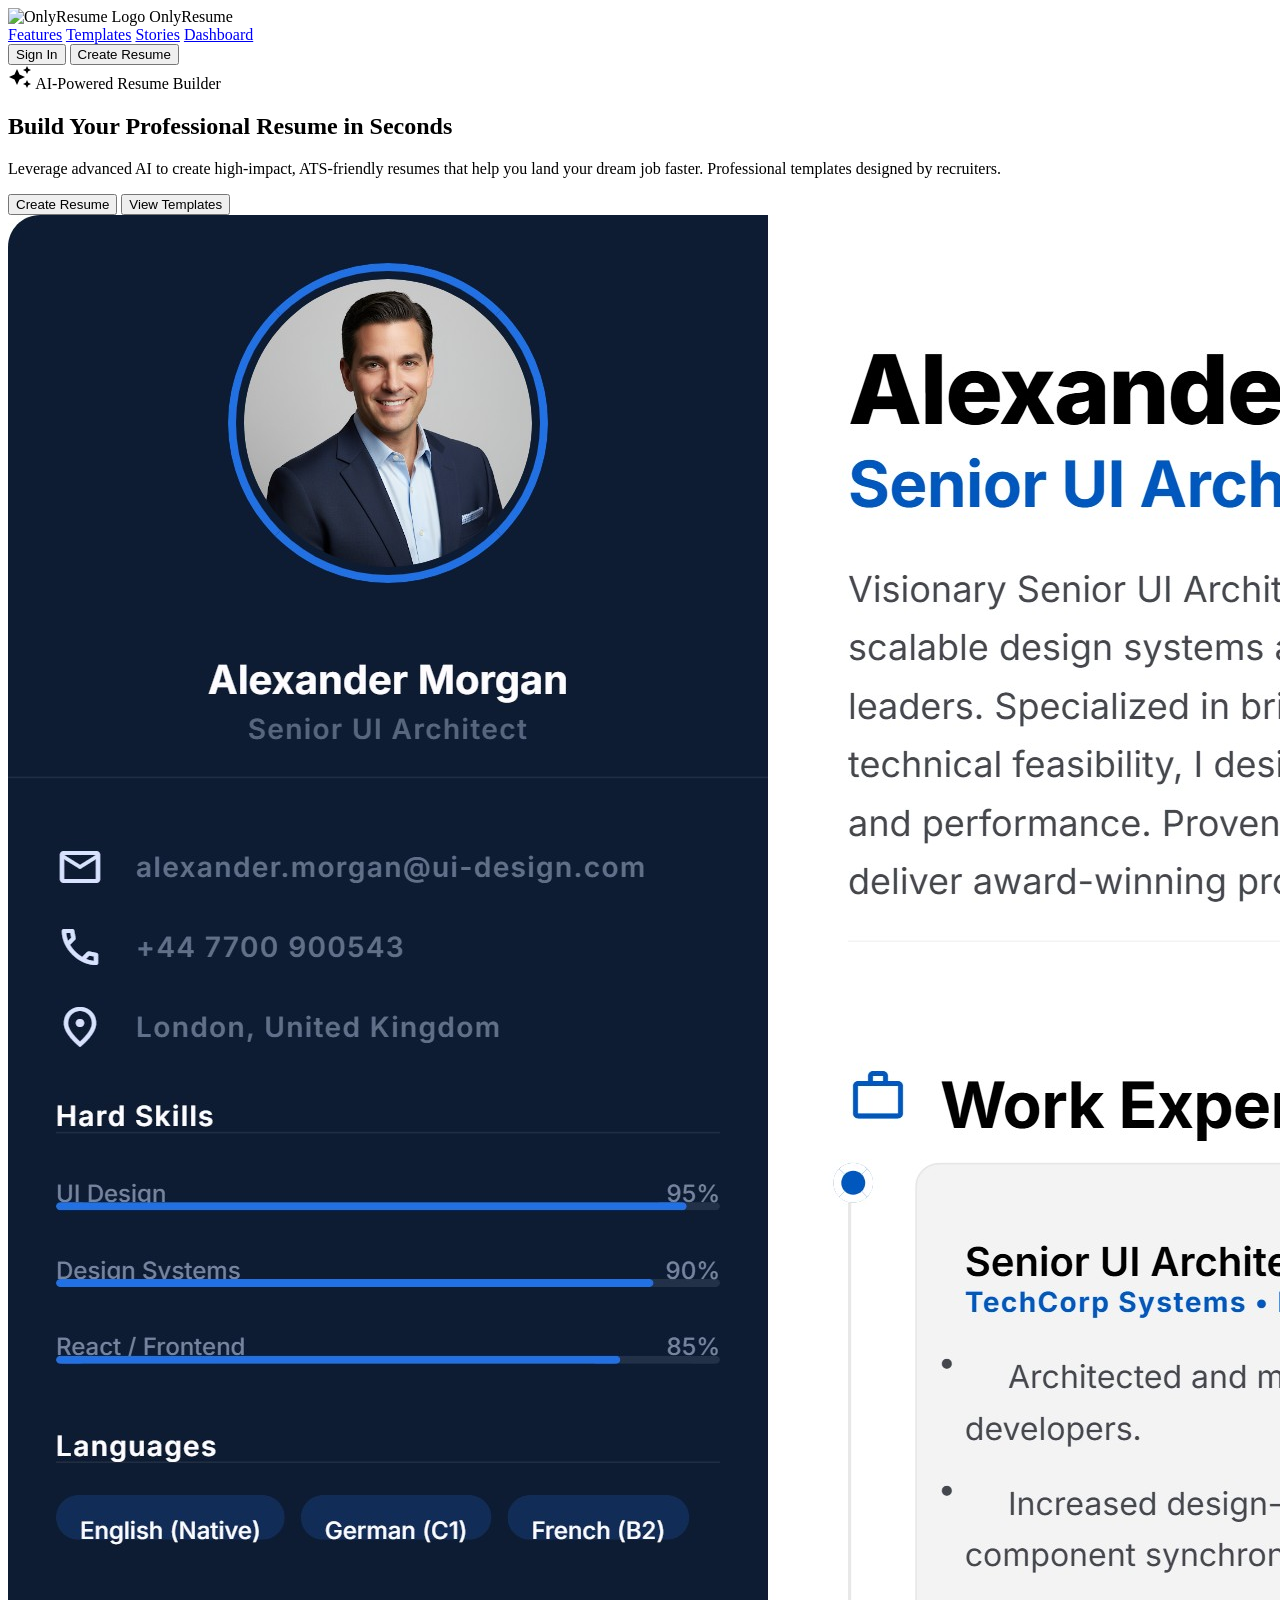
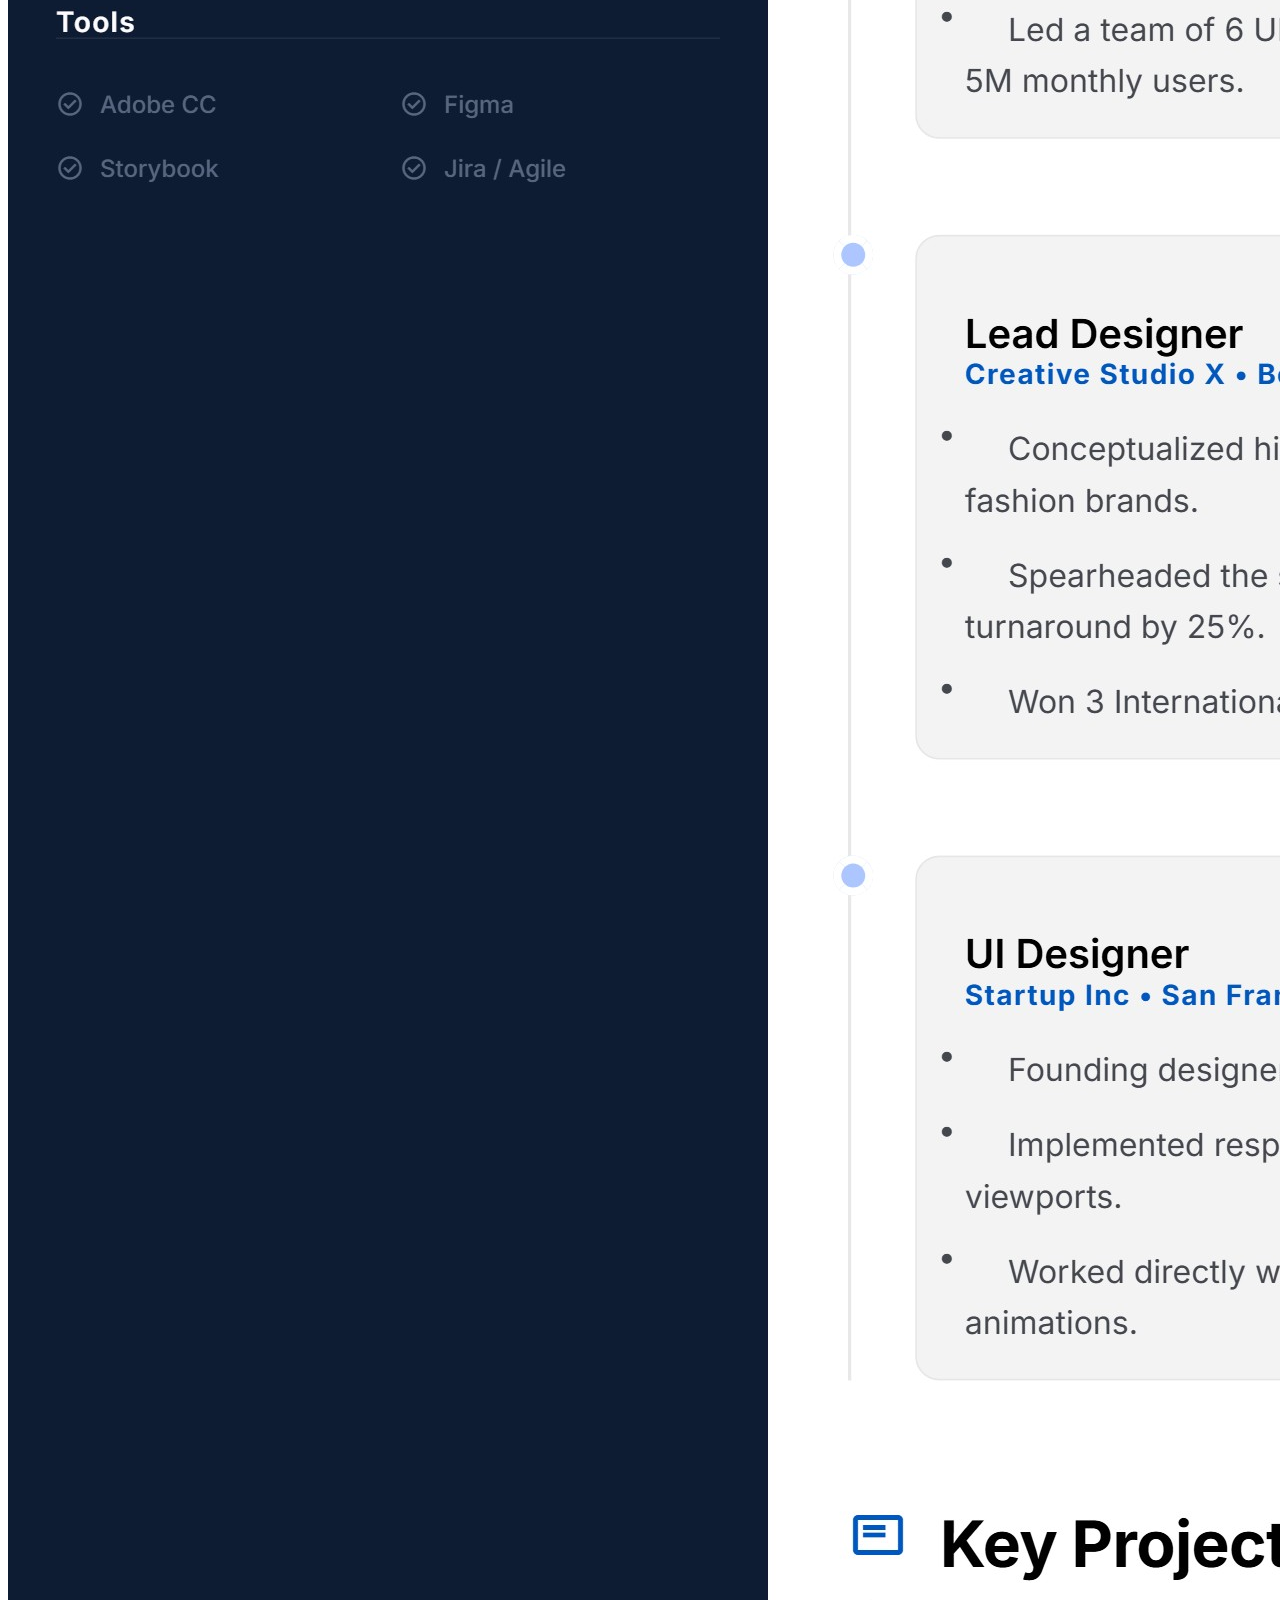
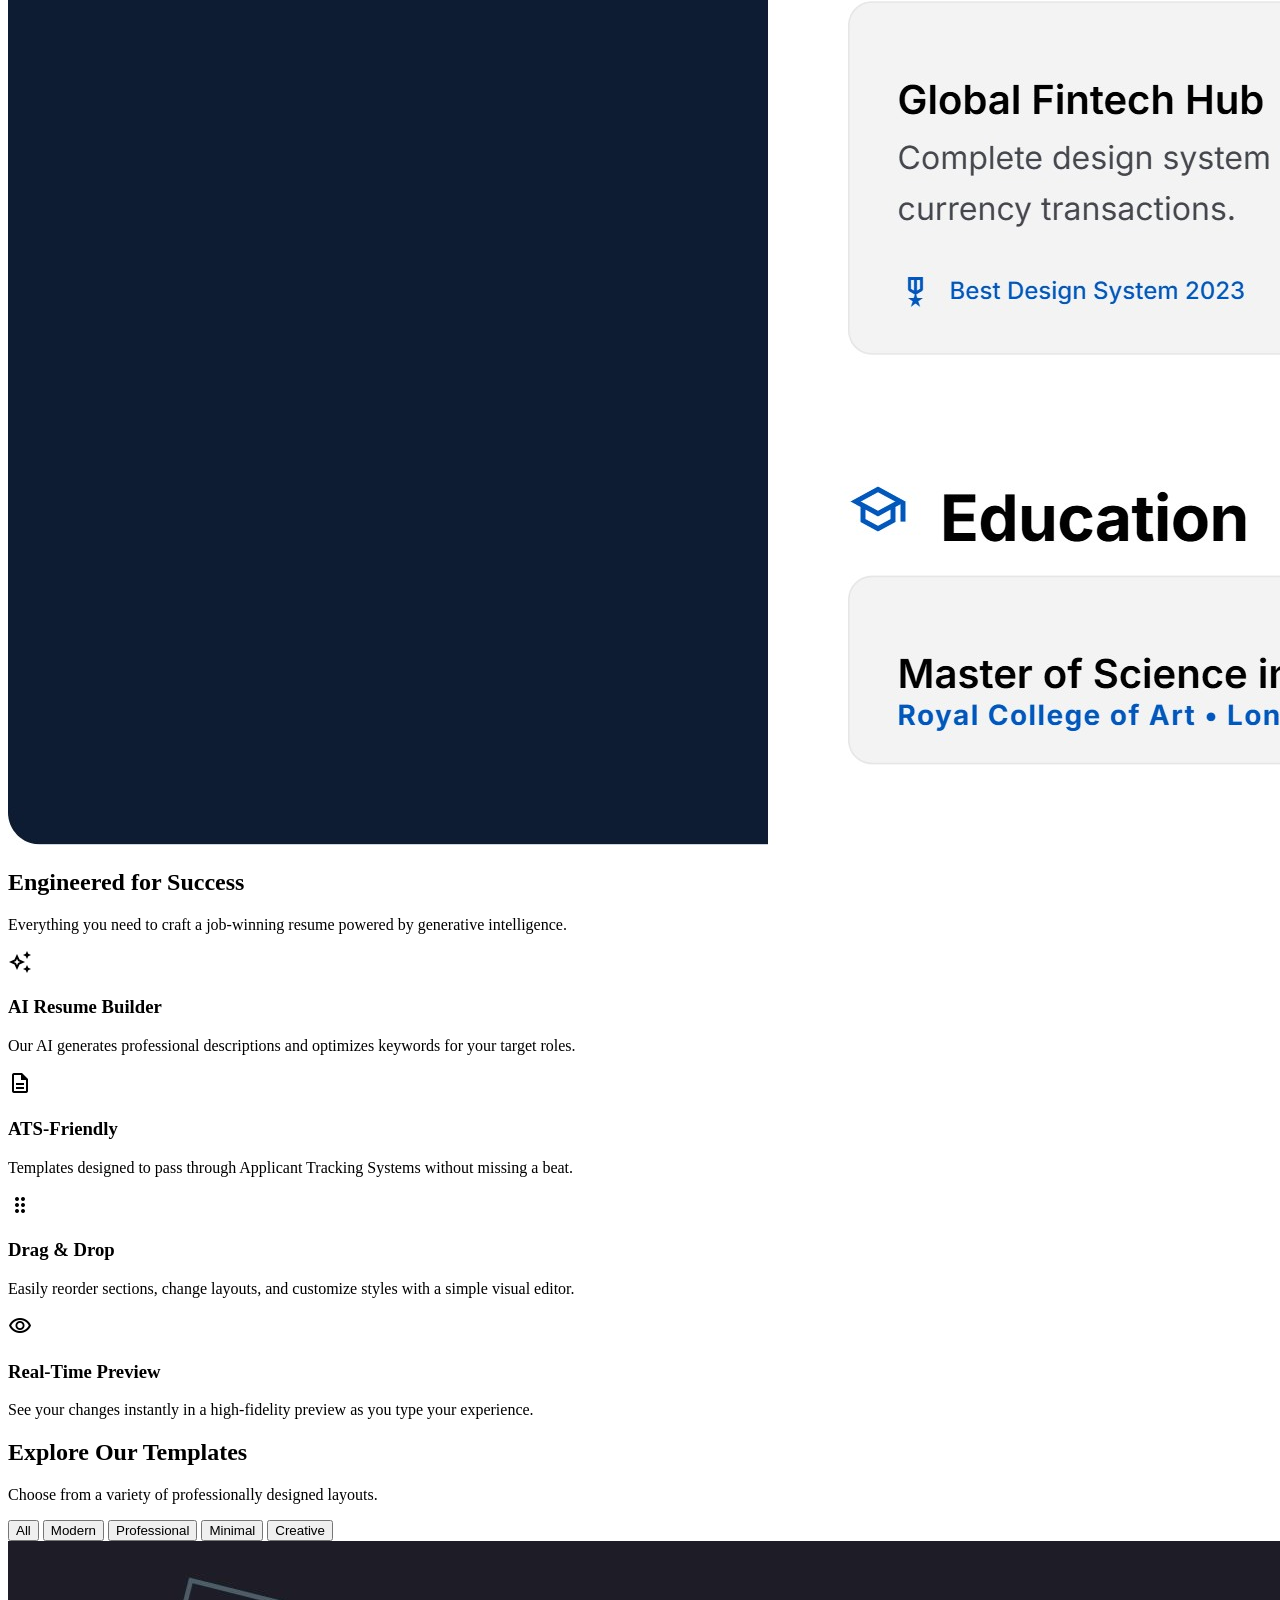
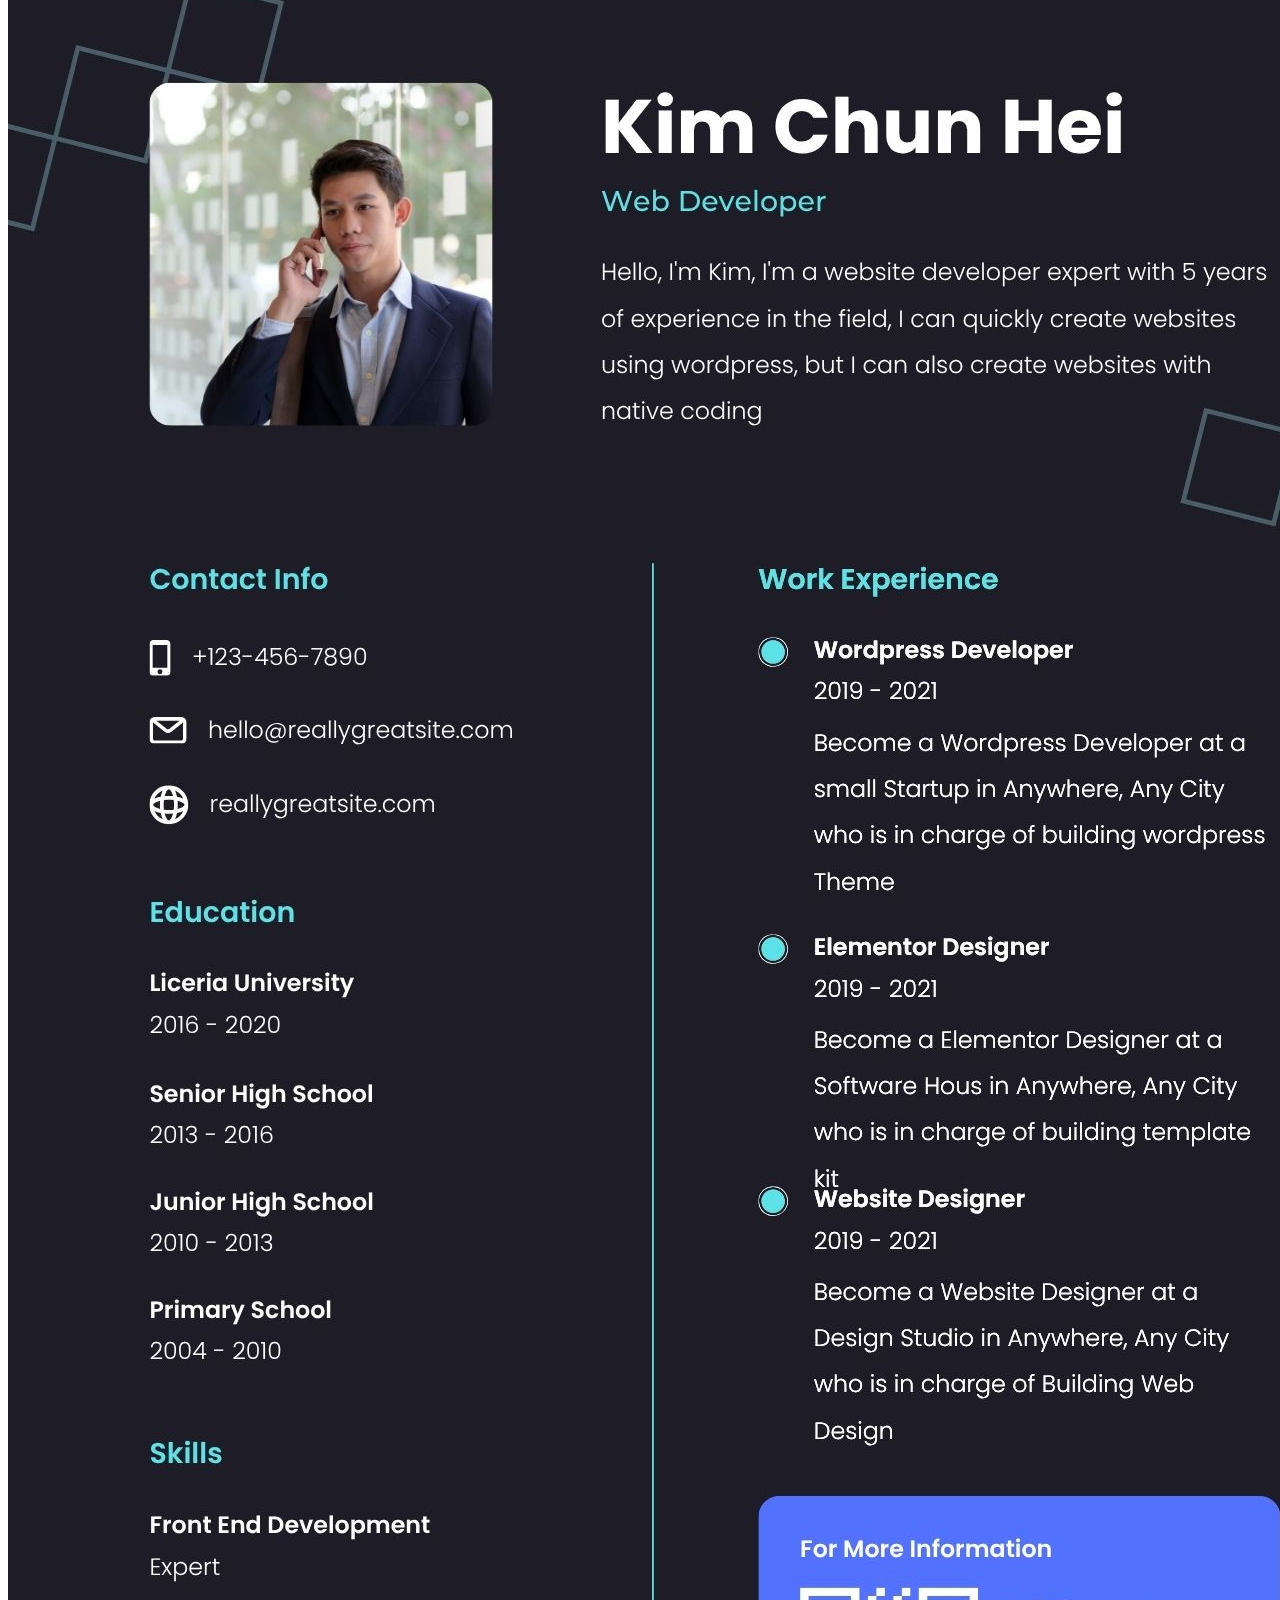
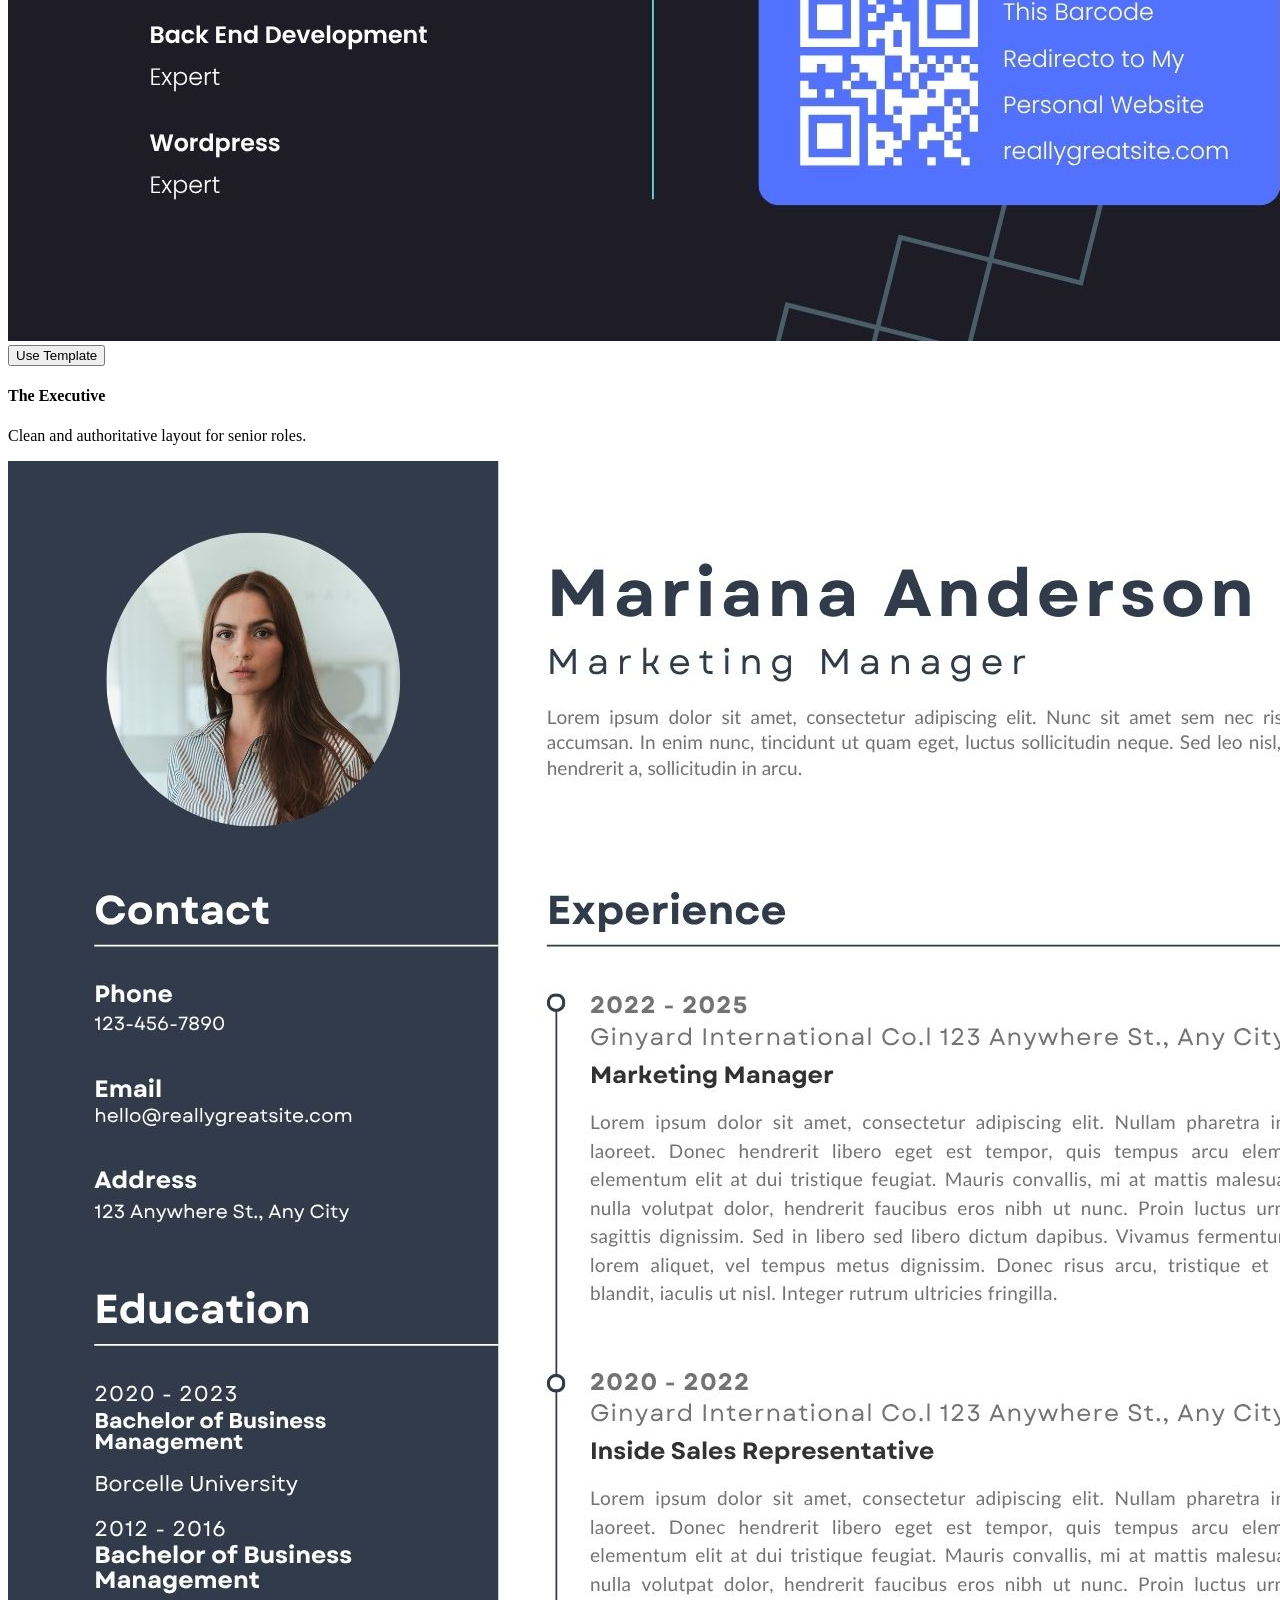
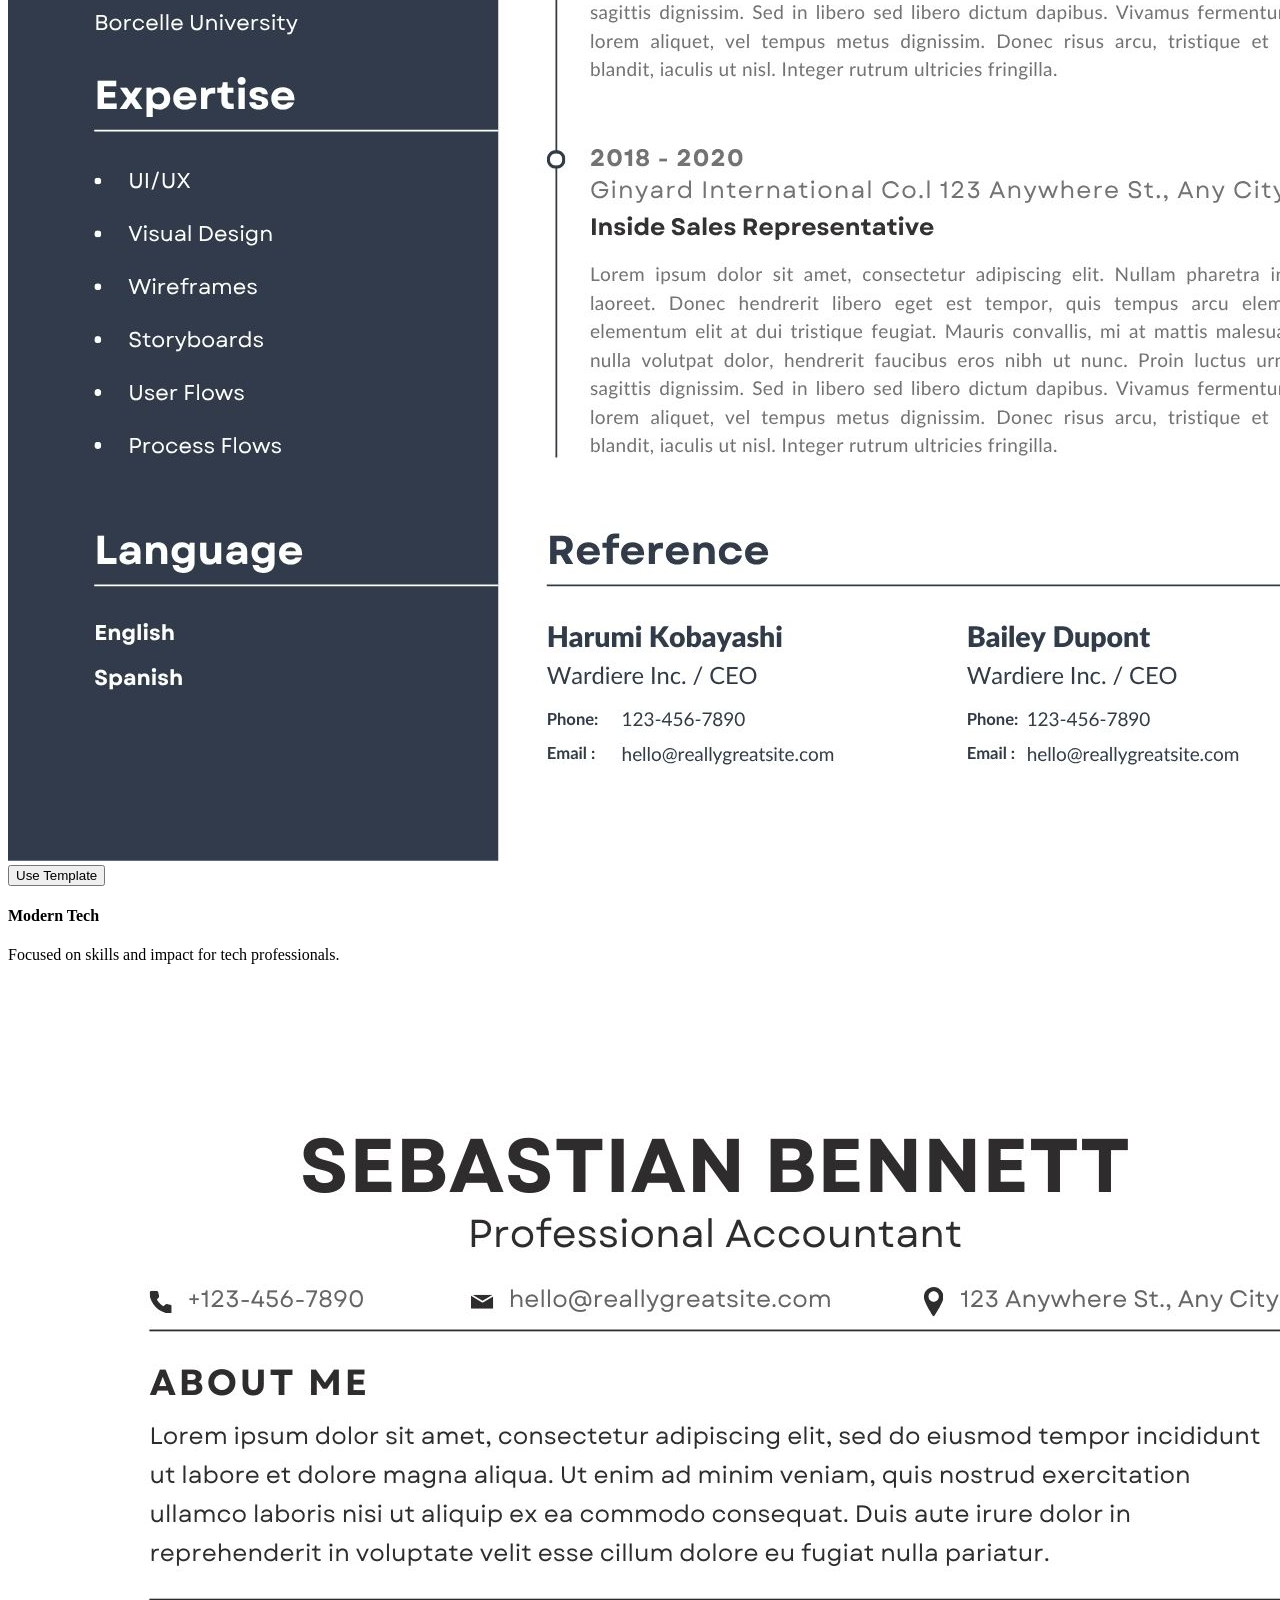
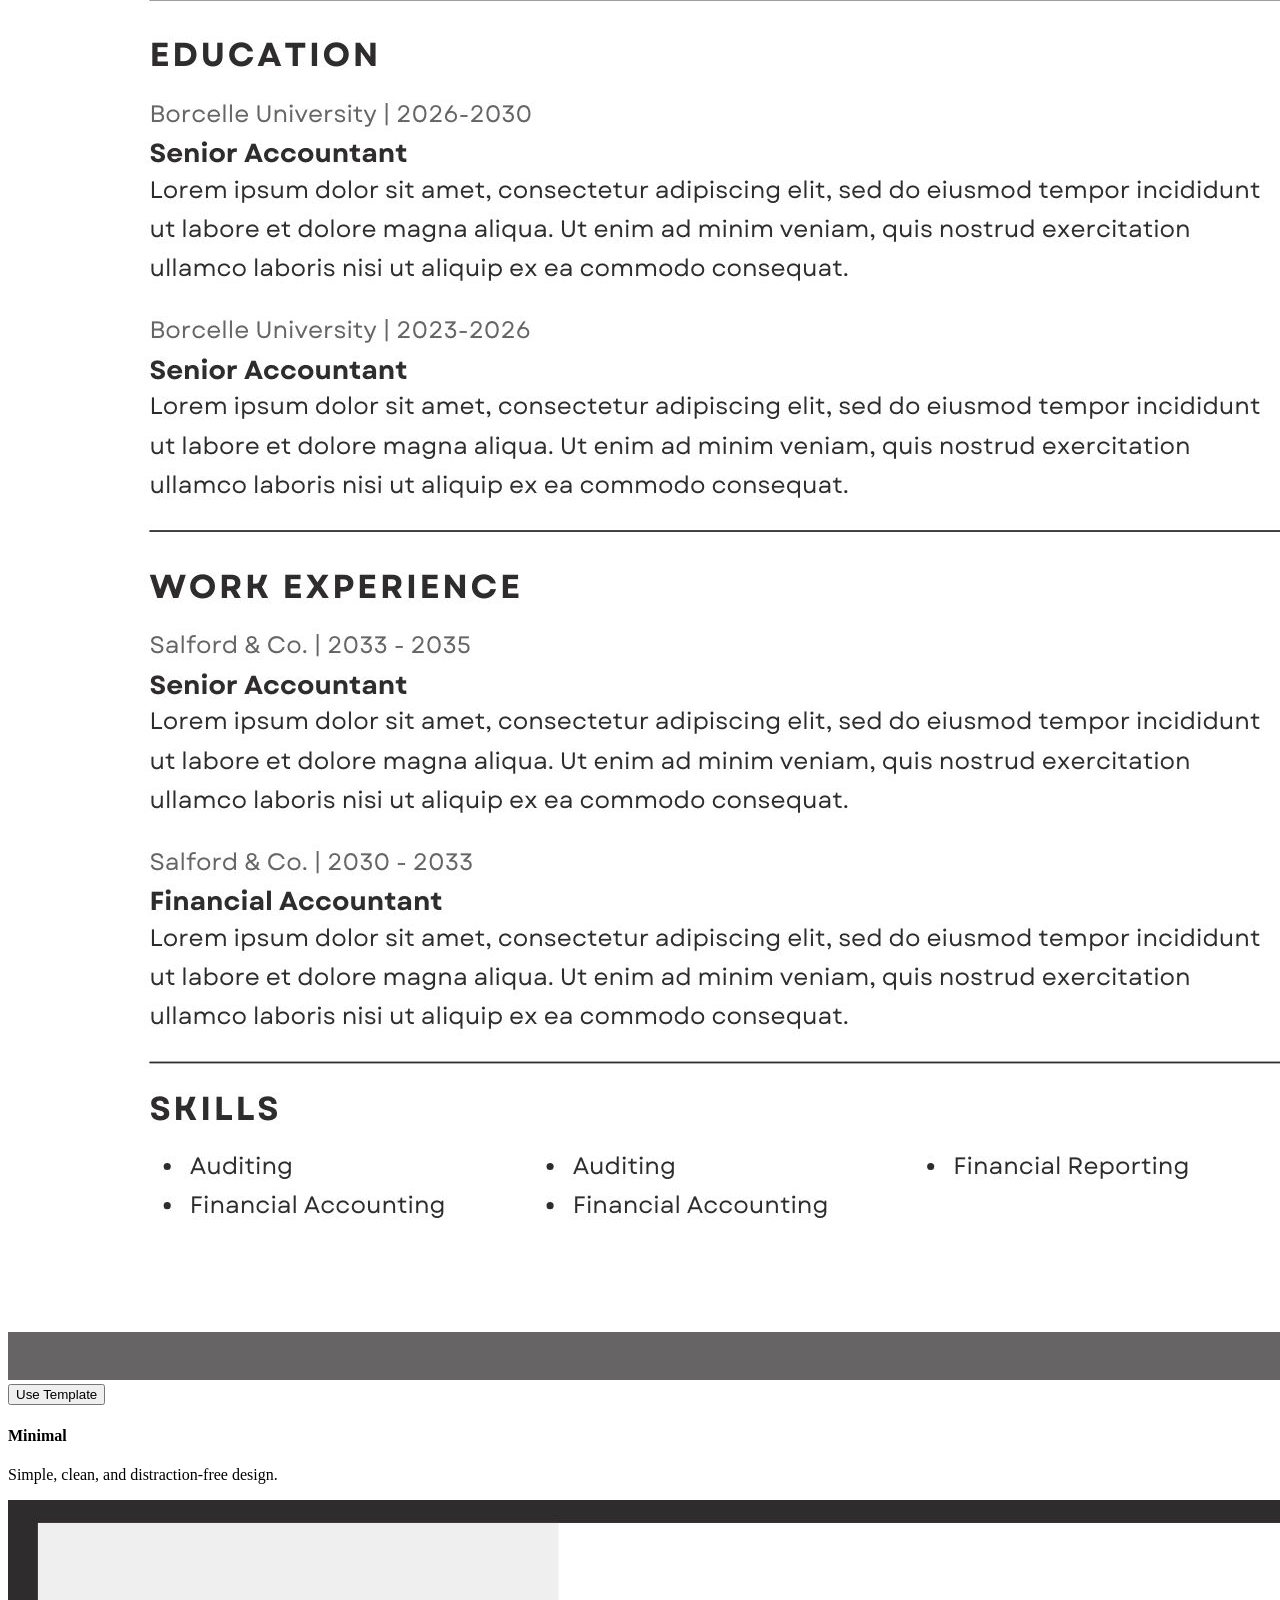
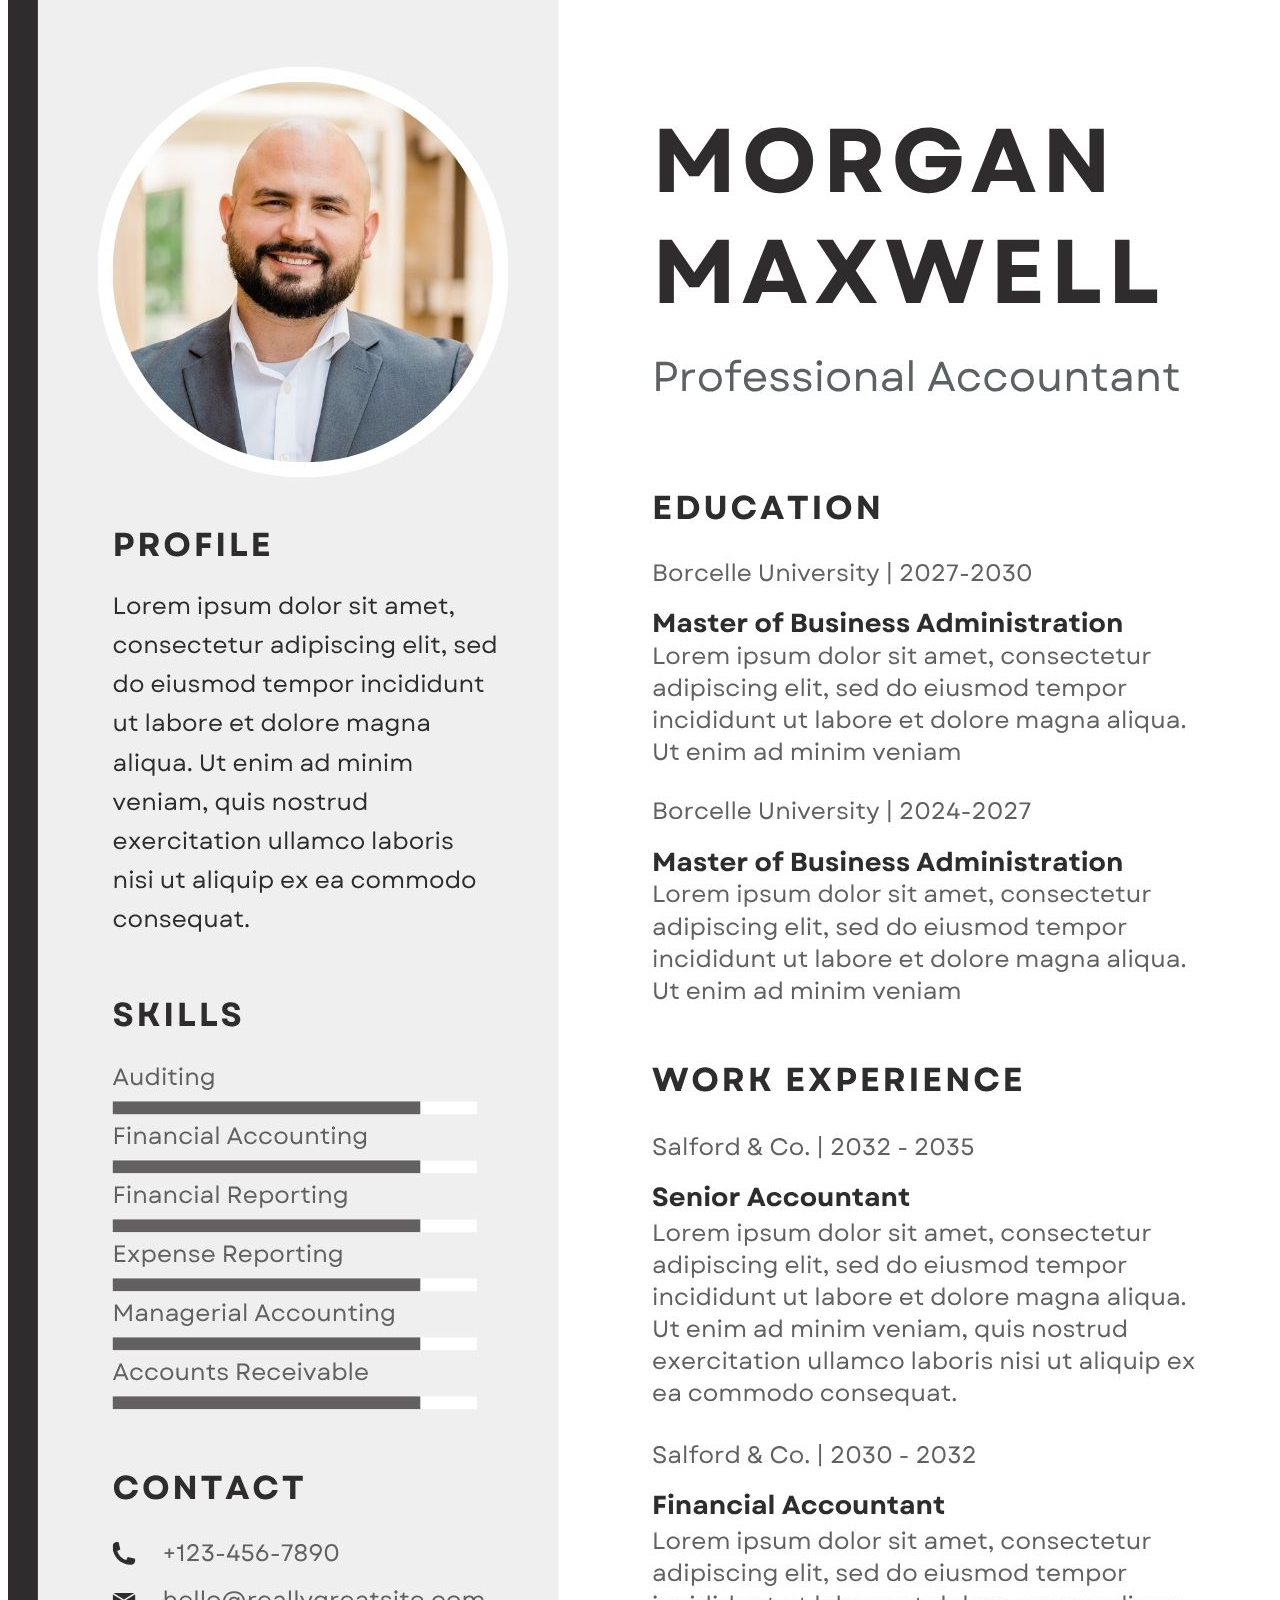
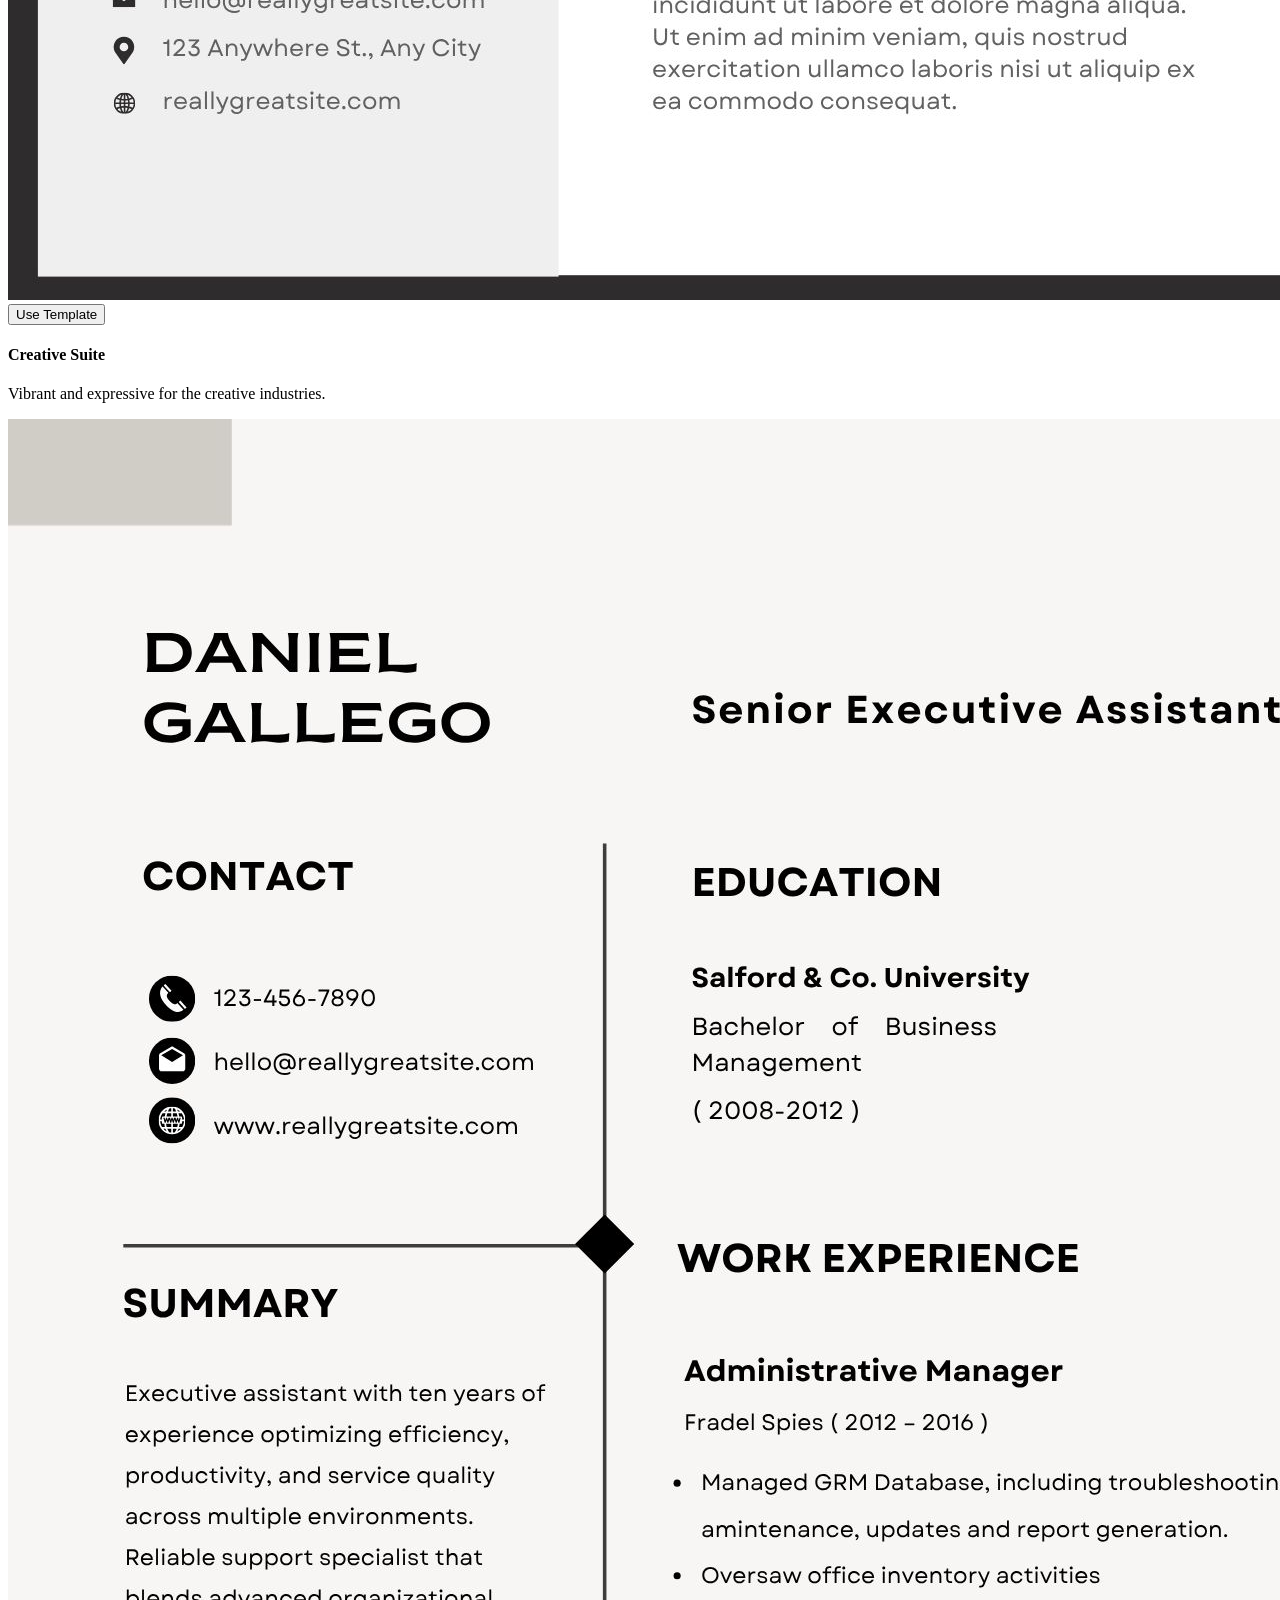
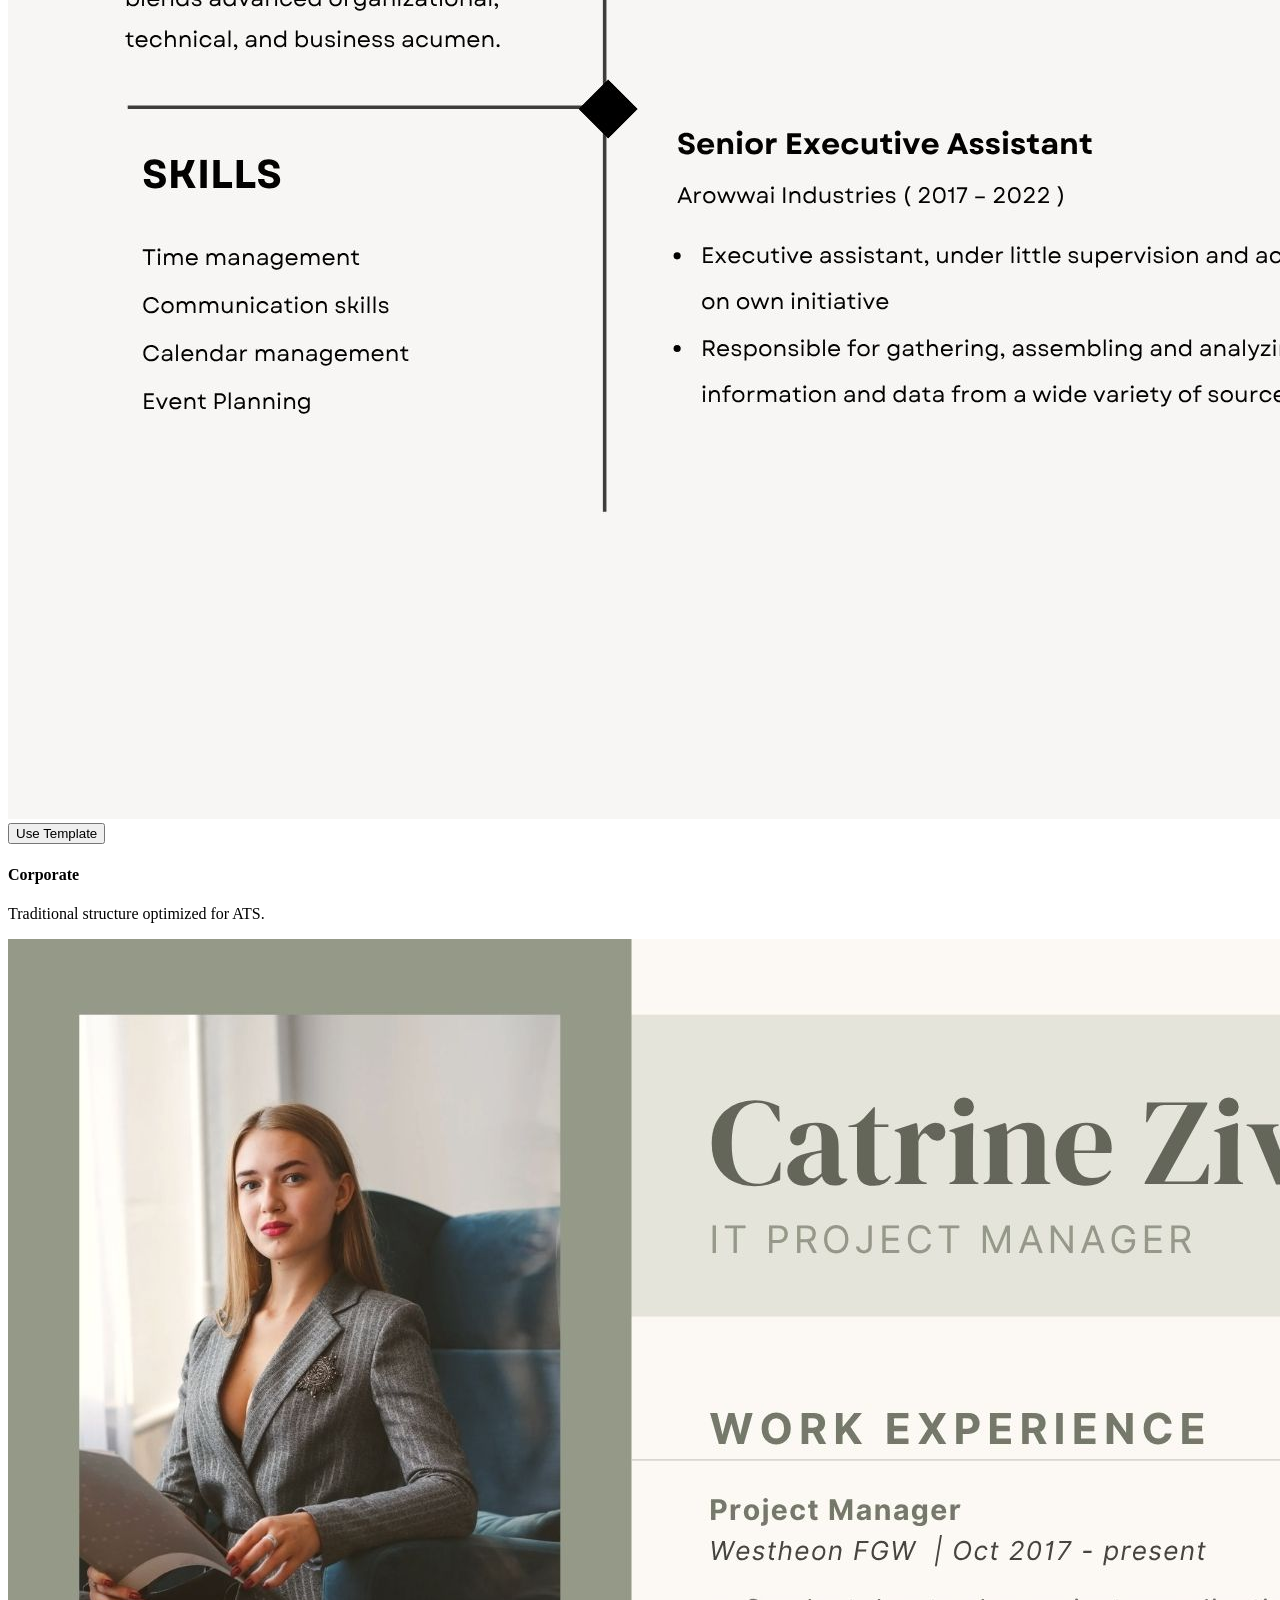
==== index.html @ 40a9f8e3 "Update index.html" ====
<!DOCTYPE html>

<html class="scroll-smooth" lang="en"><head>
<meta charset="utf-8"/>
<meta content="width=device-width, initial-scale=1.0" name="viewport"/>
<title>OnlyResume - Build Your Professional Resume in Minutes</title>
<script src="https://cdn.tailwindcss.com?plugins=forms,container-queries"></script>
<link href="https://fonts.googleapis.com/css2?family=Plus+Jakarta+Sans:wght@400;500;600;700;800&amp;family=Inter:wght@400;500;600;700&amp;display=swap" rel="stylesheet"/>
<link href="https://fonts.googleapis.com/css2?family=Material+Symbols+Outlined:wght,FILL@100..700,0..1&amp;display=swap" rel="stylesheet"/>
<link href="https://fonts.googleapis.com/css2?family=Material+Symbols+Outlined:wght,FILL@100..700,0..1&amp;display=swap" rel="stylesheet"/>
<script id="tailwind-config">
        tailwind.config = {
          darkMode: "class",
          theme: {
            extend: {
              "colors": {
                      "outline-variant": "#c3c6d7",
                      "surface-bright": "#f8f9fb",
                      "inverse-surface": "#2e3132",
                      "tertiary-fixed": "#c4e7ff",
                      "on-primary": "#ffffff",
                      "tertiary-fixed-dim": "#7bd0ff",
                      "surface-tint": "#0053db",
                      "inverse-primary": "#b4c5ff",
                      "secondary-container": "#d2e0fe",
                      "surface-container-lowest": "#ffffff",
                      "tertiary-container": "#00759f",
                      "on-primary-fixed-variant": "#003ea8",
                      "error-container": "#ffdad6",
                      "tertiary": "#005b7c",
                      "on-secondary-fixed": "#0d1c32",
                      "error": "#ba1a1a",
                      "surface-container-high": "#e7e8ea",
                      "on-surface-variant": "#434655",
                      "secondary-fixed-dim": "#b9c7e4",
                      "navy-deep": "#0A192F",
                      "royal-action": "#2563EB",
                      "surface-white": "#FFFFFF",
                      "on-tertiary-fixed-variant": "#004c69",
                      "on-secondary-fixed-variant": "#39475f",
                      "secondary-fixed": "#d6e3ff",
                      "on-tertiary": "#ffffff",
                      "on-background": "#191c1e",
                      "on-error-container": "#93000a",
                      "primary-container": "#2563eb",
                      "outline": "#737686",
                      "on-tertiary-container": "#e1f2ff",
                      "on-primary-fixed": "#00174b",
                      "surface-dim": "#d9dadc",
                      "on-tertiary-fixed": "#001e2c",
                      "cyan-accent": "#38BDF8",
                      "on-primary-container": "#eeefff",
                      "on-surface": "#191c1e",
                      "inverse-on-surface": "#f0f1f3",
                      "surface-container-highest": "#e1e2e4",
                      "primary-fixed": "#dbe1ff",
                      "on-secondary": "#ffffff",
                      "on-error": "#ffffff",
                      "background": "#f8f9fb",
                      "surface-container-low": "#f3f4f6",
                      "primary-fixed-dim": "#b4c5ff",
                      "on-secondary-container": "#55637d",
                      "secondary": "#515f78",
                      "surface-variant": "#e1e2e4",
                      "surface-container": "#edeef0",
                      "primary": "#004ac6",
                      "surface": "#f8f9fb"
              },
              "borderRadius": {
                      "DEFAULT": "0.25rem",
                      "lg": "0.5rem",
                      "xl": "0.75rem",
                      "full": "9999px"
              },
              "spacing": {
                      "base": "8px",
                      "container-max": "1280px",
                      "margin-mobile": "16px",
                      "gutter": "24px",
                      "margin-desktop": "48px"
              },
              "fontFamily": {
                      "body-md": ["Inter"],
                      "display-lg": ["Plus Jakarta Sans"],
                      "label-sm": ["Inter"],
                      "body-sm": ["Inter"],
                      "label-md": ["Inter"],
                      "headline-sm": ["Plus Jakarta Sans"],
                      "headline-md": ["Plus Jakarta Sans"],
                      "display-lg-mobile": ["Plus Jakarta Sans"],
                      "body-lg": ["Inter"]
              },
              "fontSize": {
                      "body-md": ["16px", {"lineHeight": "1.5", "fontWeight": "400"}],
                      "display-lg": ["48px", {"lineHeight": "1.2", "letterSpacing": "-0.02em", "fontWeight": "700"}],
                      "label-sm": ["12px", {"lineHeight": "1.2", "fontWeight": "500"}],
                      "body-sm": ["14px", {"lineHeight": "1.5", "fontWeight": "400"}],
                      "label-md": ["14px", {"lineHeight": "1.2", "letterSpacing": "0.05em", "fontWeight": "600"}],
                      "headline-sm": ["20px", {"lineHeight": "1.4", "fontWeight": "600"}],
                      "headline-md": ["24px", {"lineHeight": "1.3", "fontWeight": "600"}],
                      "display-lg-mobile": ["32px", {"lineHeight": "1.2", "letterSpacing": "-0.02em", "fontWeight": "700"}],
                      "body-lg": ["18px", {"lineHeight": "1.6", "fontWeight": "400"}]
              }
            },
          },
        }
      </script>
<style>
        .material-symbols-outlined {
            font-variation-settings: 'FILL' 0, 'wght' 400, 'GRAD' 0, 'opsz' 24;
        }
        .ai-glow-card:hover {
            box-shadow: 0 0 25px rgba(56, 189, 248, 0.3);
            border-color: #38BDF8;
        }
        .glass-panel {
            background: rgba(255, 255, 255, 0.7);
            backdrop-filter: blur(12px);
            -webkit-backdrop-filter: blur(12px);
            border: 1px solid rgba(255, 255, 255, 0.3);
        }
        .hero-gradient {
            background: radial-gradient(circle at 50% 50%, rgba(37, 99, 235, 0.1) 0%, rgba(10, 25, 47, 0) 70%);
        }
      </style>
</head>
<body class="bg-background text-on-surface font-body-md">
<!-- TopNavBar -->
<nav class="sticky top-0 w-full z-50 bg-surface-white/80 backdrop-blur-md shadow-sm border-b border-surface-variant/20">
<div class="flex justify-between items-center max-w-container-max mx-auto px-margin-mobile md:px-margin-desktop py-4">
<div class="flex items-center gap-2">
<img src="web logo.png" alt="OnlyResume Logo" class="h-10 w-10 object-cover rounded-full flex-shrink-0" />
<span class="font-display-lg text-headline-md font-bold text-navy-deep">OnlyResume</span>
</div>
<div class="hidden md:flex items-center gap-8">
<a class="font-label-md text-label-md text-royal-action font-bold border-b-2 border-royal-action pb-1" href="#">Features</a>
<a class="font-label-md text-label-md text-on-surface-variant font-medium hover:text-royal-action transition-colors duration-300" href="#templates">Templates</a>
<a class="font-label-md text-label-md text-on-surface-variant font-medium hover:text-royal-action transition-colors duration-300" href="#success-stories">Stories</a>
<a class="font-label-md text-label-md text-on-surface-variant font-medium hover:text-royal-action transition-colors duration-300" href="#">Dashboard</a>
</div>
<div class="flex items-center gap-4">
<button class="hidden sm:block font-label-md text-label-md text-on-surface-variant hover:text-royal-action">Sign In</button>
<button onclick="window.open('builder.html?new=true', '_blank')" class="bg-royal-action text-white px-6 py-2.5 rounded-lg font-label-md text-label-md font-bold shadow-lg hover:shadow-royal-action/20 transition-all active:scale-95">Create Resume</button>
</div>
</div>
</nav>
<!-- Hero Section -->
<section class="relative overflow-hidden pt-10 pb-16 md:pt-16 md:pb-20">
<div class="absolute inset-0 hero-gradient -z-10"></div>
<div class="max-w-container-max mx-auto px-margin-mobile md:px-margin-desktop grid grid-cols-1 lg:grid-cols-2 gap-8 lg:gap-12 items-center">
<div class="flex flex-col gap-6">
<div class="inline-flex items-center gap-2 px-3 py-1 bg-secondary-container text-on-secondary-container rounded-full w-fit">
<span class="material-symbols-outlined text-[16px]" style="font-variation-settings: 'FILL' 1;">auto_awesome</span>
<span class="font-label-sm text-label-sm">AI-Powered Resume Builder</span>
</div>
<h1 class="font-display-lg text-display-lg-mobile md:text-display-lg text-navy-deep">
                    Build Your Professional <span class="text-royal-action">Resume in Seconds</span>
</h1>
<p class="font-body-lg text-body-lg text-on-surface-variant max-w-lg">
                    Leverage advanced AI to create high-impact, ATS-friendly resumes that help you land your dream job faster. Professional templates designed by recruiters.
                </p>
<div class="flex flex-wrap gap-4 pt-4">
<button onclick="window.open('builder.html?new=true', '_blank')" class="bg-royal-action text-white px-8 py-4 rounded-xl font-label-md text-headline-sm font-bold shadow-xl hover:shadow-royal-action/30 transition-all">Create Resume</button>
<button onclick="document.getElementById('templates').scrollIntoView({behavior: 'smooth'})" class="bg-white border-2 border-navy-deep/10 text-navy-deep px-8 py-4 rounded-xl font-label-md text-headline-sm font-bold hover:bg-surface-container-low transition-all">View Templates</button>
</div>
</div>
<div class="relative">
<!-- CV Image Mockup -->
<img src="UI CV.jpg" alt="CV Preview" class="rounded-2xl shadow-2xl relative z-10 border border-white/50 w-3/5 max-w-[300px] mx-auto block object-cover" />
<!-- Decorative Elements -->
<div class="absolute -top-10 -right-10 w-40 h-40 bg-cyan-accent/10 blur-[60px] rounded-full"></div>
<div class="absolute -bottom-10 -left-10 w-60 h-60 bg-royal-action/10 blur-[80px] rounded-full"></div>
</div>
</div>
</section>
<!-- Features Section -->
<section class="py-24 bg-surface-white">
<div class="max-w-container-max mx-auto px-margin-mobile md:px-margin-desktop">
<div class="text-center mb-16 space-y-4">
<h2 class="font-display-lg text-headline-md md:text-display-lg-mobile text-navy-deep">Engineered for Success</h2>
<p class="font-body-md text-body-md text-on-surface-variant max-w-2xl mx-auto">Everything you need to craft a job-winning resume powered by generative intelligence.</p>
</div>
<div class="grid grid-cols-1 md:grid-cols-2 lg:grid-cols-4 gap-gutter">
<!-- Feature 1 -->
<div class="ai-glow-card p-8 bg-surface-container-lowest border border-surface-variant rounded-2xl transition-all duration-300">
<span class="material-symbols-outlined text-royal-action text-4xl mb-4" data-icon="auto_awesome">auto_awesome</span>
<h3 class="font-headline-sm text-headline-sm text-navy-deep mb-2">AI Resume Builder</h3>
<p class="font-body-sm text-body-sm text-on-surface-variant">Our AI generates professional descriptions and optimizes keywords for your target roles.</p>
</div>
<!-- Feature 2 -->
<div class="ai-glow-card p-8 bg-surface-container-lowest border border-surface-variant rounded-2xl transition-all duration-300">
<span class="material-symbols-outlined text-royal-action text-4xl mb-4" data-icon="description">description</span>
<h3 class="font-headline-sm text-headline-sm text-navy-deep mb-2">ATS-Friendly</h3>
<p class="font-body-sm text-body-sm text-on-surface-variant">Templates designed to pass through Applicant Tracking Systems without missing a beat.</p>
</div>
<!-- Feature 3 -->
<div class="ai-glow-card p-8 bg-surface-container-lowest border border-surface-variant rounded-2xl transition-all duration-300">
<span class="material-symbols-outlined text-royal-action text-4xl mb-4" data-icon="drag_and_drop">drag_indicator</span>
<h3 class="font-headline-sm text-headline-sm text-navy-deep mb-2">Drag &amp; Drop</h3>
<p class="font-body-sm text-body-sm text-on-surface-variant">Easily reorder sections, change layouts, and customize styles with a simple visual editor.</p>
</div>
<!-- Feature 4 -->
<div class="ai-glow-card p-8 bg-surface-container-lowest border border-surface-variant rounded-2xl transition-all duration-300">
<span class="material-symbols-outlined text-royal-action text-4xl mb-4" data-icon="visibility">visibility</span>
<h3 class="font-headline-sm text-headline-sm text-navy-deep mb-2">Real-Time Preview</h3>
<p class="font-body-sm text-body-sm text-on-surface-variant">See your changes instantly in a high-fidelity preview as you type your experience.</p>
</div>
</div>
</div>
</section>
<!-- Templates Section -->
<section id="templates" class="py-24 bg-background">
<div class="max-w-container-max mx-auto px-margin-mobile md:px-margin-desktop">
<div class="flex flex-col md:flex-row md:items-end justify-between mb-12 gap-6">
<div class="space-y-2">
<h2 class="font-display-lg text-headline-md md:text-display-lg-mobile text-navy-deep">Explore Our Templates</h2>
<p class="font-body-md text-body-md text-on-surface-variant">Choose from a variety of professionally designed layouts.</p>
</div>
<div class="flex overflow-x-auto pb-2 md:pb-0 gap-2 no-scrollbar">
<button class="px-6 py-2 bg-royal-action text-white rounded-full font-label-md text-label-md whitespace-nowrap">All</button>
<button class="px-6 py-2 bg-white text-on-surface-variant hover:bg-surface-container-high rounded-full font-label-md text-label-md whitespace-nowrap transition-all">Modern</button>
<button class="px-6 py-2 bg-white text-on-surface-variant hover:bg-surface-container-high rounded-full font-label-md text-label-md whitespace-nowrap transition-all">Professional</button>
<button class="px-6 py-2 bg-white text-on-surface-variant hover:bg-surface-container-high rounded-full font-label-md text-label-md whitespace-nowrap transition-all">Minimal</button>
<button class="px-6 py-2 bg-white text-on-surface-variant hover:bg-surface-container-high rounded-full font-label-md text-label-md whitespace-nowrap transition-all">Creative</button>
</div>
</div>
<div class="grid grid-cols-1 md:grid-cols-2 lg:grid-cols-3 gap-8">
<!-- Template Card 1 -->
<div class="group bg-white rounded-2xl overflow-hidden shadow-sm hover:shadow-xl transition-all border border-surface-variant">
<div class="aspect-[3/4] bg-surface-container relative overflow-hidden">
<img class="w-full h-full object-cover group-hover:scale-105 transition-transform duration-500" alt="Executive Template" src="c1.jpg"/>
<div class="absolute inset-0 bg-navy-deep/40 opacity-0 group-hover:opacity-100 transition-opacity flex items-center justify-center">
<button class="use-template-btn bg-white text-navy-deep px-6 py-3 rounded-xl font-bold font-label-md shadow-lg transform translate-y-4 group-hover:translate-y-0 transition-transform" data-template="executive">Use Template</button>
</div>
</div>
<div class="p-6">
<h4 class="font-headline-sm text-headline-sm text-navy-deep">The Executive</h4>
<p class="font-body-sm text-body-sm text-on-surface-variant">Clean and authoritative layout for senior roles.</p>
</div>
</div>
<!-- Template Card 2 -->
<div class="group bg-white rounded-2xl overflow-hidden shadow-sm hover:shadow-xl transition-all border border-surface-variant">
<div class="aspect-[3/4] bg-surface-container relative overflow-hidden">
<img class="w-full h-full object-cover group-hover:scale-105 transition-transform duration-500" alt="Modern Tech Template" src="c2.jpg"/>
<div class="absolute inset-0 bg-navy-deep/40 opacity-0 group-hover:opacity-100 transition-opacity flex items-center justify-center">
<button class="use-template-btn bg-white text-navy-deep px-6 py-3 rounded-xl font-bold font-label-md shadow-lg transform translate-y-4 group-hover:translate-y-0 transition-transform" data-template="modern">Use Template</button>
</div>
</div>
<div class="p-6">
<h4 class="font-headline-sm text-headline-sm text-navy-deep">Modern Tech</h4>
<p class="font-body-sm text-body-sm text-on-surface-variant">Focused on skills and impact for tech professionals.</p>
</div>
</div>
<!-- Template Card 3 -->
<div class="group bg-white rounded-2xl overflow-hidden shadow-sm hover:shadow-xl transition-all border border-surface-variant">
<div class="aspect-[3/4] bg-surface-container relative overflow-hidden">
<img class="w-full h-full object-cover group-hover:scale-105 transition-transform duration-500" alt="Minimal Template" src="c3.jpg"/>
<div class="absolute inset-0 bg-navy-deep/40 opacity-0 group-hover:opacity-100 transition-opacity flex items-center justify-center">
<button class="use-template-btn bg-white text-navy-deep px-6 py-3 rounded-xl font-bold font-label-md shadow-lg transform translate-y-4 group-hover:translate-y-0 transition-transform" data-template="minimal">Use Template</button>
</div>
</div>
<div class="p-6">
<h4 class="font-headline-sm text-headline-sm text-navy-deep">Minimal</h4>
<p class="font-body-sm text-body-sm text-on-surface-variant">Simple, clean, and distraction-free design.</p>
</div>
</div>
<!-- Template Card 4 -->
<div class="group bg-white rounded-2xl overflow-hidden shadow-sm hover:shadow-xl transition-all border border-surface-variant">
<div class="aspect-[3/4] bg-surface-container relative overflow-hidden">
<img class="w-full h-full object-cover group-hover:scale-105 transition-transform duration-500" alt="Creative Suite Template" src="c4.jpg"/>
<div class="absolute inset-0 bg-navy-deep/40 opacity-0 group-hover:opacity-100 transition-opacity flex items-center justify-center">
<button class="use-template-btn bg-white text-navy-deep px-6 py-3 rounded-xl font-bold font-label-md shadow-lg transform translate-y-4 group-hover:translate-y-0 transition-transform" data-template="creative">Use Template</button>
</div>
</div>
<div class="p-6">
<h4 class="font-headline-sm text-headline-sm text-navy-deep">Creative Suite</h4>
<p class="font-body-sm text-body-sm text-on-surface-variant">Vibrant and expressive for the creative industries.</p>
</div>
</div>
<!-- Template Card 5 -->
<div class="group bg-white rounded-2xl overflow-hidden shadow-sm hover:shadow-xl transition-all border border-surface-variant">
<div class="aspect-[3/4] bg-surface-container relative overflow-hidden">
<img class="w-full h-full object-cover group-hover:scale-105 transition-transform duration-500" alt="Corporate Template" src="c5.jpg"/>
<div class="absolute inset-0 bg-navy-deep/40 opacity-0 group-hover:opacity-100 transition-opacity flex items-center justify-center">
<button class="use-template-btn bg-white text-navy-deep px-6 py-3 rounded-xl font-bold font-label-md shadow-lg transform translate-y-4 group-hover:translate-y-0 transition-transform" data-template="corporate">Use Template</button>
</div>
</div>
<div class="p-6">
<h4 class="font-headline-sm text-headline-sm text-navy-deep">Corporate</h4>
<p class="font-body-sm text-body-sm text-on-surface-variant">Traditional structure optimized for ATS.</p>
</div>
</div>
<!-- Template Card 6 -->
<div class="group bg-white rounded-2xl overflow-hidden shadow-sm hover:shadow-xl transition-all border border-surface-variant">
<div class="aspect-[3/4] bg-surface-container relative overflow-hidden">
<img class="w-full h-full object-cover group-hover:scale-105 transition-transform duration-500" alt="Professional Template" src="c6.jpg"/>
<div class="absolute inset-0 bg-navy-deep/40 opacity-0 group-hover:opacity-100 transition-opacity flex items-center justify-center">
<button class="use-template-btn bg-white text-navy-deep px-6 py-3 rounded-xl font-bold font-label-md shadow-lg transform translate-y-4 group-hover:translate-y-0 transition-transform" data-template="professional">Use Template</button>
</div>
</div>
<div class="p-6">
<h4 class="font-headline-sm text-headline-sm text-navy-deep">Professional</h4>
<p class="font-body-sm text-body-sm text-on-surface-variant">A perfect balance of modern and classic.</p>
</div>
</div>
</div>
</div>
</section>
<!-- How It Works Section -->
<section class="py-24 bg-surface-white border-y border-surface-variant/20">
<div class="max-w-container-max mx-auto px-margin-mobile md:px-margin-desktop">
<div class="text-center mb-16">
<h2 class="font-display-lg text-headline-md md:text-display-lg-mobile text-navy-deep">Your Career Path Starts Here</h2>
</div>
<div class="relative">
<!-- Connecting Line (Desktop) -->
<div class="hidden lg:block absolute top-1/2 left-0 w-full h-0.5 bg-surface-variant -translate-y-1/2 z-0"></div>
<div class="grid grid-cols-1 lg:grid-cols-3 gap-12 relative z-10">
<div class="flex flex-col items-center text-center space-y-6">
<div class="w-16 h-16 rounded-full bg-royal-action text-white flex items-center justify-center font-display-lg text-headline-md shadow-xl">1</div>
<h3 class="font-headline-sm text-headline-md text-navy-deep">Fill Details</h3>
<p class="font-body-md text-body-md text-on-surface-variant px-4">Import your LinkedIn profile or enter your experience manually. Our AI helps fill the blanks.</p>
</div>
<div class="flex flex-col items-center text-center space-y-6">
<div class="w-16 h-16 rounded-full bg-royal-action text-white flex items-center justify-center font-display-lg text-headline-md shadow-xl">2</div>
<h3 class="font-headline-sm text-headline-md text-navy-deep">Customize</h3>
<p class="font-body-md text-body-md text-on-surface-variant px-4">Choose a template and use our drag-and-drop editor to fine-tune your resume's look and feel.</p>
</div>
<div class="flex flex-col items-center text-center space-y-6">
<div class="w-16 h-16 rounded-full bg-royal-action text-white flex items-center justify-center font-display-lg text-headline-md shadow-xl">3</div>
<h3 class="font-headline-sm text-headline-md text-navy-deep">Download</h3>
<p class="font-body-md text-body-md text-on-surface-variant px-4">Export your job-ready resume in high-quality PDF or DOCX format, fully ATS-optimized.</p>
</div>
</div>
</div>
</div>
</section>
<!-- Premium Testimonials & Stats Section -->
<style>
  /* Premium Slider Styles */
  .premium-slider-section {
    position: relative;
    background-color: #f8fafc;
    overflow: hidden;
  }
  /* Floating Background Glows */
  .glow-blob-1 {
    position: absolute;
    top: -10%;
    left: -10%;
    width: 50vw;
    height: 50vw;
    background: radial-gradient(circle, rgba(186, 230, 253, 0.4) 0%, rgba(255,255,255,0) 70%);
    border-radius: 50%;
    filter: blur(80px);
    z-index: 0;
  }
  .glow-blob-2 {
    position: absolute;
    bottom: -10%;
    right: -10%;
    width: 60vw;
    height: 60vw;
    background: radial-gradient(circle, rgba(191, 219, 254, 0.4) 0%, rgba(255,255,255,0) 70%);
    border-radius: 50%;
    filter: blur(80px);
    z-index: 0;
  }
  
  .slider-container {
    position: relative;
    width: 100%;
    max-width: 900px;
    margin: 0 auto;
    z-index: 10;
  }
  .slider-track {
    display: flex;
    transition: transform 0.6s cubic-bezier(0.25, 1, 0.5, 1);
  }
  .slide {
    min-width: 100%;
    padding: 1rem;
    box-sizing: border-box;
    opacity: 0;
    transition: opacity 0.6s ease, transform 0.6s ease;
    transform: scale(0.95);
  }
  .slide.active-slide {
    opacity: 1;
    transform: scale(1);
  }
  
  /* Glassmorphism Card */
  .premium-card {
    background: rgba(255, 255, 255, 0.8);
    backdrop-filter: blur(16px);
    -webkit-backdrop-filter: blur(16px);
    border: 1px solid rgba(255, 255, 255, 0.5);
    border-radius: 2rem;
    padding: 2.5rem;
    box-shadow: 0 20px 40px rgba(15, 23, 42, 0.05);
    display: flex;
    flex-direction: column;
    gap: 2rem;
    position: relative;
    overflow: hidden;
    transition: box-shadow 0.3s ease, transform 0.3s ease;
  }
  .premium-card:hover {
    box-shadow: 0 30px 60px rgba(15, 23, 42, 0.08);
    transform: translateY(-4px);
  }
  @media (min-width: 768px) {
    .premium-card {
      flex-direction: row;
      align-items: center;
      padding: 3.5rem;
    }
  }

  /* Large Quote Mark */
  .quote-icon {
    position: absolute;
    top: 1.5rem;
    right: 2rem;
    font-size: 8rem;
    color: rgba(14, 165, 233, 0.05);
    font-family: serif;
    line-height: 1;
    z-index: 0;
    pointer-events: none;
  }

  .slide-image-wrapper {
    flex-shrink: 0;
    width: 100px;
    height: 100px;
    border-radius: 50%;
    padding: 4px;
    background: linear-gradient(135deg, #38bdf8, #818cf8);
    margin: 0 auto;
  }
  @media (min-width: 768px) {
    .slide-image-wrapper {
      width: 140px;
      height: 140px;
      margin: 0;
    }
  }
  .slide-image {
    width: 100%;
    height: 100%;
    object-fit: cover;
    border-radius: 50%;
    border: 4px solid white;
  }

  /* Slider Controls */
  .slider-nav {
    position: absolute;
    top: 50%;
    width: 100%;
    display: flex;
    justify-content: space-between;
    transform: translateY(-50%);
    z-index: 20;
    pointer-events: none;
  }
  .nav-btn {
    pointer-events: auto;
    width: 48px;
    height: 48px;
    border-radius: 50%;
    background: white;
    border: 1px solid #e2e8f0;
    color: #1e293b;
    display: flex;
    align-items: center;
    justify-content: center;
    cursor: pointer;
    box-shadow: 0 4px 6px rgba(0,0,0,0.05);
    transition: all 0.2s ease;
    margin: 0 -10px;
  }
  @media (min-width: 768px) {
    .nav-btn {
      margin: 0 -24px;
    }
  }
  .nav-btn:hover {
    background: #1e293b;
    color: white;
    border-color: #1e293b;
    transform: scale(1.1);
  }
  
  .slider-dots {
    display: flex;
    justify-content: center;
    gap: 8px;
    margin-top: 1rem;
    z-index: 20;
    position: relative;
  }
  .dot {
    width: 10px;
    height: 10px;
    border-radius: 50%;
    background: #cbd5e1;
    cursor: pointer;
    transition: all 0.3s ease;
  }
  .dot.active {
    background: #38bdf8;
    width: 24px;
    border-radius: 5px;
  }

  /* Stats Section */
  .stat-card {
    background: white;
    border: 1px solid #f1f5f9;
    border-radius: 1.5rem;
    padding: 2rem;
    text-align: center;
    box-shadow: 0 10px 20px rgba(15, 23, 42, 0.02);
    transition: transform 0.3s ease;
    position: relative;
    z-index: 10;
  }
  .stat-card:hover {
    transform: translateY(-5px);
  }
  .stat-icon {
    width: 56px;
    height: 56px;
    border-radius: 1rem;
    background: #f0f9ff;
    color: #0ea5e9;
    display: inline-flex;
    align-items: center;
    justify-content: center;
    font-size: 28px;
    margin-bottom: 1rem;
  }
</style>

<section class="premium-slider-section py-24" id="success-stories">
  <div class="glow-blob-1"></div>
  <div class="glow-blob-2"></div>

  <div class="max-w-container-max mx-auto px-margin-mobile md:px-margin-desktop relative z-10">
    
    <!-- Section Header -->
    <div class="text-center mb-16 relative z-10">
      <span class="inline-block px-4 py-1.5 rounded-full bg-blue-50 border border-blue-100 text-sky-600 font-bold tracking-widest text-xs uppercase mb-4">Success Stories</span>
      <h2 class="font-display-lg text-4xl md:text-5xl text-slate-900 font-extrabold tracking-tight mb-4">What Our Clients Say</h2>
      <p class="font-body-md text-lg text-slate-500 max-w-2xl mx-auto">Discover how OnlyResume is transforming careers and helping professionals land their dream roles across the globe.</p>
    </div>

    <!-- Slider -->
    <div class="slider-container" id="testimonial-slider" onmouseenter="pauseSlider()" onmouseleave="resumeSlider()" ontouchstart="pauseSlider()" ontouchend="resumeSlider()">
      <div class="slider-nav">
        <button class="nav-btn" onclick="prevSlide()" aria-label="Previous Slide">
          <span class="material-symbols-outlined">arrow_back</span>
        </button>
        <button class="nav-btn" onclick="nextSlide()" aria-label="Next Slide">
          <span class="material-symbols-outlined">arrow_forward</span>
        </button>
      </div>

      <div class="overflow-hidden rounded-[2rem] px-2 py-4">
        <div class="slider-track" id="slider-track">
          
          <!-- Slide 1 -->
          <div class="slide active-slide">
            <div class="premium-card">
              <span class="quote-icon">"</span>
              <div class="slide-image-wrapper">
                <img src="https://images.unsplash.com/photo-1573496359142-b8d87734a5a2?q=80&w=400&auto=format&fit=crop" alt="Priya Sharma" class="slide-image">
              </div>
              <div class="flex-1 relative z-10 text-center md:text-left">
                <div class="flex justify-center md:justify-start gap-1 text-amber-400 mb-4">
                  <span class="material-symbols-outlined text-[20px]" style="font-variation-settings: 'FILL' 1;">star</span>
                  <span class="material-symbols-outlined text-[20px]" style="font-variation-settings: 'FILL' 1;">star</span>
                  <span class="material-symbols-outlined text-[20px]" style="font-variation-settings: 'FILL' 1;">star</span>
                  <span class="material-symbols-outlined text-[20px]" style="font-variation-settings: 'FILL' 1;">star</span>
                  <span class="material-symbols-outlined text-[20px]" style="font-variation-settings: 'FILL' 1;">star</span>
                </div>
                <p class="font-body-md text-xl md:text-2xl text-slate-700 leading-relaxed font-medium mb-6">"OnlyResume turned my messy career history into a polished professional narrative. I started getting interview calls within a week of using my new resume! Highly recommended."</p>
                <div>
                  <p class="font-bold text-slate-900 text-lg">Priya Sharma</p>
                  <p class="text-sm font-medium text-sky-600">Marketing Manager • Mumbai</p>
                </div>
              </div>
            </div>
          </div>

          <!-- Slide 2 -->
          <div class="slide">
            <div class="premium-card">
              <span class="quote-icon">"</span>
              <div class="slide-image-wrapper">
                <img src="https://images.unsplash.com/photo-1506794778202-cad84cf45f1d?q=80&w=400&auto=format&fit=crop" alt="Rahul Verma" class="slide-image">
              </div>
              <div class="flex-1 relative z-10 text-center md:text-left">
                <div class="flex justify-center md:justify-start gap-1 text-amber-400 mb-4">
                  <span class="material-symbols-outlined text-[20px]" style="font-variation-settings: 'FILL' 1;">star</span>
                  <span class="material-symbols-outlined text-[20px]" style="font-variation-settings: 'FILL' 1;">star</span>
                  <span class="material-symbols-outlined text-[20px]" style="font-variation-settings: 'FILL' 1;">star</span>
                  <span class="material-symbols-outlined text-[20px]" style="font-variation-settings: 'FILL' 1;">star</span>
                  <span class="material-symbols-outlined text-[20px]" style="font-variation-settings: 'FILL' 1;">star</span>
                </div>
                <p class="font-body-md text-xl md:text-2xl text-slate-700 leading-relaxed font-medium mb-6">"The formatting and structure provided by OnlyResume are incredibly accurate. It phrased my achievements in a way I never could have myself. Truly worth the time."</p>
                <div>
                  <p class="font-bold text-slate-900 text-lg">Rahul Verma</p>
                  <p class="text-sm font-medium text-sky-600">Software Engineer • Bengaluru</p>
                </div>
              </div>
            </div>
          </div>

          <!-- Slide 3 -->
          <div class="slide">
            <div class="premium-card">
              <span class="quote-icon">"</span>
              <div class="slide-image-wrapper">
                <img src="https://images.unsplash.com/photo-1580489944761-15a19d654956?q=80&w=400&auto=format&fit=crop" alt="Neha Gupta" class="slide-image">
              </div>
              <div class="flex-1 relative z-10 text-center md:text-left">
                <div class="flex justify-center md:justify-start gap-1 text-amber-400 mb-4">
                  <span class="material-symbols-outlined text-[20px]" style="font-variation-settings: 'FILL' 1;">star</span>
                  <span class="material-symbols-outlined text-[20px]" style="font-variation-settings: 'FILL' 1;">star</span>
                  <span class="material-symbols-outlined text-[20px]" style="font-variation-settings: 'FILL' 1;">star</span>
                  <span class="material-symbols-outlined text-[20px]" style="font-variation-settings: 'FILL' 1;">star</span>
                  <span class="material-symbols-outlined text-[20px]" style="font-variation-settings: 'FILL' 1;">star</span>
                </div>
                <p class="font-body-md text-xl md:text-2xl text-slate-700 leading-relaxed font-medium mb-6">"The templates on OnlyResume are gorgeous and very easy to customize. I love how it handles the formatting automatically—no more fighting with Word layouts!"</p>
                <div>
                  <p class="font-bold text-slate-900 text-lg">Neha Gupta</p>
                  <p class="text-sm font-medium text-sky-600">Art Director • Delhi</p>
                </div>
              </div>
            </div>
          </div>

          <!-- Slide 4 -->
          <div class="slide">
            <div class="premium-card">
              <span class="quote-icon">"</span>
              <div class="slide-image-wrapper">
                <img src="https://images.unsplash.com/photo-1507003211169-0a1dd7228f2d?q=80&w=400&auto=format&fit=crop" alt="Karan Patel" class="slide-image">
              </div>
              <div class="flex-1 relative z-10 text-center md:text-left">
                <div class="flex justify-center md:justify-start gap-1 text-amber-400 mb-4">
                  <span class="material-symbols-outlined text-[20px]" style="font-variation-settings: 'FILL' 1;">star</span>
                  <span class="material-symbols-outlined text-[20px]" style="font-variation-settings: 'FILL' 1;">star</span>
                  <span class="material-symbols-outlined text-[20px]" style="font-variation-settings: 'FILL' 1;">star</span>
                  <span class="material-symbols-outlined text-[20px]" style="font-variation-settings: 'FILL' 1;">star</span>
                  <span class="material-symbols-outlined text-[20px]" style="font-variation-settings: 'FILL' 1;">star</span>
                </div>
                <p class="font-body-md text-xl md:text-2xl text-slate-700 leading-relaxed font-medium mb-6">"As a fresh graduate, I had no idea how to format my CV. OnlyResume made it so intuitive and simple. The live preview saved me hours of guessing!"</p>
                <div>
                  <p class="font-bold text-slate-900 text-lg">Karan Patel</p>
                  <p class="text-sm font-medium text-sky-600">Data Analyst • Pune</p>
                </div>
              </div>
            </div>
          </div>

          <!-- Slide 5 -->
          <div class="slide">
            <div class="premium-card">
              <span class="quote-icon">"</span>
              <div class="slide-image-wrapper">
                <img src="https://images.unsplash.com/photo-1494790108377-be9c29b29330?q=80&w=400&auto=format&fit=crop" alt="Anjali Desai" class="slide-image">
              </div>
              <div class="flex-1 relative z-10 text-center md:text-left">
                <div class="flex justify-center md:justify-start gap-1 text-amber-400 mb-4">
                  <span class="material-symbols-outlined text-[20px]" style="font-variation-settings: 'FILL' 1;">star</span>
                  <span class="material-symbols-outlined text-[20px]" style="font-variation-settings: 'FILL' 1;">star</span>
                  <span class="material-symbols-outlined text-[20px]" style="font-variation-settings: 'FILL' 1;">star</span>
                  <span class="material-symbols-outlined text-[20px]" style="font-variation-settings: 'FILL' 1;">star</span>
                  <span class="material-symbols-outlined text-[20px]" style="font-variation-settings: 'FILL' 1;">star</span>
                </div>
                <p class="font-body-md text-xl md:text-2xl text-slate-700 leading-relaxed font-medium mb-6">"I was struggling to pass the ATS screening for months. After rebuilding my resume on OnlyResume, I finally got noticed by top recruiters. The templates are so professional!"</p>
                <div>
                  <p class="font-bold text-slate-900 text-lg">Anjali Desai</p>
                  <p class="text-sm font-medium text-sky-600">Product Manager • Hyderabad</p>
                </div>
              </div>
            </div>
          </div>

          <!-- Slide 6 -->
          <div class="slide">
            <div class="premium-card">
              <span class="quote-icon">"</span>
              <div class="slide-image-wrapper">
                <img src="https://images.unsplash.com/photo-1519085360753-af0119f7cbe7?q=80&w=400&auto=format&fit=crop" alt="Vikram Singh" class="slide-image">
              </div>
              <div class="flex-1 relative z-10 text-center md:text-left">
                <div class="flex justify-center md:justify-start gap-1 text-amber-400 mb-4">
                  <span class="material-symbols-outlined text-[20px]" style="font-variation-settings: 'FILL' 1;">star</span>
                  <span class="material-symbols-outlined text-[20px]" style="font-variation-settings: 'FILL' 1;">star</span>
                  <span class="material-symbols-outlined text-[20px]" style="font-variation-settings: 'FILL' 1;">star</span>
                  <span class="material-symbols-outlined text-[20px]" style="font-variation-settings: 'FILL' 1;">star</span>
                  <span class="material-symbols-outlined text-[20px]" style="font-variation-settings: 'FILL' 1;">star</span>
                </div>
                <p class="font-body-md text-xl md:text-2xl text-slate-700 leading-relaxed font-medium mb-6">"The best resume builder I've ever used. The PDF export is flawless and the font choices give it a very premium feel. 10/10."</p>
                <div>
                  <p class="font-bold text-slate-900 text-lg">Vikram Singh</p>
                  <p class="text-sm font-medium text-sky-600">Backend Developer • Chennai</p>
                </div>
              </div>
            </div>
          </div>

          <!-- Slide 7 -->
          <div class="slide">
            <div class="premium-card">
              <span class="quote-icon">"</span>
              <div class="slide-image-wrapper">
                <img src="https://images.unsplash.com/photo-1589156229687-496a31ad1d1f?q=80&w=400&auto=format&fit=crop" alt="Pooja Reddy" class="slide-image">
              </div>
              <div class="flex-1 relative z-10 text-center md:text-left">
                <div class="flex justify-center md:justify-start gap-1 text-amber-400 mb-4">
                  <span class="material-symbols-outlined text-[20px]" style="font-variation-settings: 'FILL' 1;">star</span>
                  <span class="material-symbols-outlined text-[20px]" style="font-variation-settings: 'FILL' 1;">star</span>
                  <span class="material-symbols-outlined text-[20px]" style="font-variation-settings: 'FILL' 1;">star</span>
                  <span class="material-symbols-outlined text-[20px]" style="font-variation-settings: 'FILL' 1;">star</span>
                  <span class="material-symbols-outlined text-[20px]" style="font-variation-settings: 'FILL' 1;">star</span>
                </div>
                <p class="font-body-md text-xl md:text-2xl text-slate-700 leading-relaxed font-medium mb-6">"I love how I can easily rearrange sections and change the accent colors. OnlyResume gives me complete control over my personal brand."</p>
                <div>
                  <p class="font-bold text-slate-900 text-lg">Pooja Reddy</p>
                  <p class="text-sm font-medium text-sky-600">UX Designer • Hyderabad</p>
                </div>
              </div>
            </div>
          </div>

          <!-- Slide 8 -->
          <div class="slide">
            <div class="premium-card">
              <span class="quote-icon">"</span>
              <div class="slide-image-wrapper">
                <img src="https://images.unsplash.com/photo-1556157382-97eda2d62296?q=80&w=400&auto=format&fit=crop" alt="Arjun Mehta" class="slide-image">
              </div>
              <div class="flex-1 relative z-10 text-center md:text-left">
                <div class="flex justify-center md:justify-start gap-1 text-amber-400 mb-4">
                  <span class="material-symbols-outlined text-[20px]" style="font-variation-settings: 'FILL' 1;">star</span>
                  <span class="material-symbols-outlined text-[20px]" style="font-variation-settings: 'FILL' 1;">star</span>
                  <span class="material-symbols-outlined text-[20px]" style="font-variation-settings: 'FILL' 1;">star</span>
                  <span class="material-symbols-outlined text-[20px]" style="font-variation-settings: 'FILL' 1;">star</span>
                  <span class="material-symbols-outlined text-[20px]" style="font-variation-settings: 'FILL' 1;">star</span>
                </div>
                <p class="font-body-md text-xl md:text-2xl text-slate-700 leading-relaxed font-medium mb-6">"I highly recommend OnlyResume to anyone looking to switch careers. The minimal template is my favorite, it looks incredibly clean and modern."</p>
                <div>
                  <p class="font-bold text-slate-900 text-lg">Arjun Mehta</p>
                  <p class="text-sm font-medium text-sky-600">Operations Lead • Ahmedabad</p>
                </div>
              </div>
            </div>
          </div>

        </div>
      </div>

      <div class="slider-dots" id="slider-dots">
        <!-- Dots generated by JS -->
      </div>
    </div>

    <!-- Animated Stats Section -->
    <div class="grid grid-cols-1 md:grid-cols-2 lg:grid-cols-4 gap-6 mt-24" id="stats-section">
      <!-- Stat 1 -->
      <div class="stat-card">
        <div class="stat-icon"><span class="material-symbols-outlined">sentiment_satisfied</span></div>
        <div class="text-4xl font-extrabold text-slate-900 mb-2"><span class="counter" data-target="15000">0</span>+</div>
        <p class="text-slate-500 font-medium">Happy Clients</p>
      </div>
      <!-- Stat 2 -->
      <div class="stat-card">
        <div class="stat-icon"><span class="material-symbols-outlined">trending_up</span></div>
        <div class="text-4xl font-extrabold text-slate-900 mb-2"><span class="counter" data-target="300">0</span>%</div>
        <p class="text-slate-500 font-medium">Average Growth</p>
      </div>
      <!-- Stat 3 -->
      <div class="stat-card">
        <div class="stat-icon"><span class="material-symbols-outlined">description</span></div>
        <div class="text-4xl font-extrabold text-slate-900 mb-2"><span class="counter" data-target="5000">0</span>+</div>
        <p class="text-slate-500 font-medium">Success Stories</p>
      </div>
      <!-- Stat 4 -->
      <div class="stat-card">
        <div class="stat-icon"><span class="material-symbols-outlined">verified</span></div>
        <div class="text-4xl font-extrabold text-slate-900 mb-2"><span class="counter" data-target="99">0</span>%</div>
        <p class="text-slate-500 font-medium">Client Satisfaction</p>
      </div>
    </div>

  </div>
</section>

<!-- Slider & Stats Script -->
<script>
  // Slider Logic
  const track = document.getElementById('slider-track');
  const slides = document.querySelectorAll('.slide');
  const dotsContainer = document.getElementById('slider-dots');
  let currentSlide = 0;
  let autoSlideInterval;

  if (track && slides.length > 0) {
    // Initialize dots
    slides.forEach((_, i) => {
      const dot = document.createElement('div');
      dot.classList.add('dot');
      if (i === 0) dot.classList.add('active');
      dot.addEventListener('click', () => goToSlide(i));
      dotsContainer.appendChild(dot);
    });
    const dots = document.querySelectorAll('.dot');

    function updateSlider() {
      track.style.transform = `translateX(-${currentSlide * 100}%)`;
      slides.forEach((s, i) => {
        s.classList.toggle('active-slide', i === currentSlide);
        dots[i].classList.toggle('active', i === currentSlide);
      });
    }

    window.nextSlide = function() {
      currentSlide = (currentSlide + 1) % slides.length;
      updateSlider();
    }

    window.prevSlide = function() {
      currentSlide = (currentSlide - 1 + slides.length) % slides.length;
      updateSlider();
    }

    function goToSlide(index) {
      currentSlide = index;
      updateSlider();
    }

    function startAutoSlide() {
      autoSlideInterval = setInterval(nextSlide, 3000);
    }

    window.pauseSlider = function() {
      clearInterval(autoSlideInterval);
    }

    window.resumeSlider = function() {
      startAutoSlide();
    }

    // Start initial auto slide
    startAutoSlide();
  }

  // Animated Counter Logic
  const counters = document.querySelectorAll('.counter');
  let animationStarted = false;

  const animateCounters = () => {
    counters.forEach(counter => {
      const target = +counter.getAttribute('data-target');
      const duration = 2000; // ms
      const increment = target / (duration / 16); // ~60fps

      let current = 0;
      const updateCounter = () => {
        current += increment;
        if (current < target) {
          counter.innerText = Math.ceil(current).toLocaleString();
          requestAnimationFrame(updateCounter);
        } else {
          counter.innerText = target.toLocaleString();
        }
      };
      updateCounter();
    });
  };

  // Intersection Observer for Stats
  const statsSection = document.getElementById('stats-section');
  if (statsSection) {
    const observer = new IntersectionObserver((entries) => {
      if (entries[0].isIntersecting && !animationStarted) {
        animationStarted = true;
        animateCounters();
      }
    }, { threshold: 0.5 });
    observer.observe(statsSection);
  }
</script>
<!-- Feedback & Contact Section -->
<section class="py-24 bg-surface-white" id="feedback-contact">
  <div class="max-w-container-max mx-auto px-margin-mobile md:px-margin-desktop">
    <div class="text-center mb-16">
      <h2 class="font-display-lg text-headline-md md:text-display-lg-mobile text-navy-deep">We Value Your Feedback</h2>
      <p class="font-body-md text-body-md text-on-surface-variant">Help us improve or get in touch if you need support.</p>
    </div>
    
    <div class="grid grid-cols-1 md:grid-cols-2 gap-12">
      <!-- Feedback Form -->
      <div class="bg-white p-8 rounded-3xl shadow-sm border border-surface-variant">
        <h3 class="font-headline-sm text-headline-md text-navy-deep mb-6">Leave a Review</h3>
        <form id="feedback-form" onsubmit="event.preventDefault(); alert('Thank you for your feedback!'); this.reset(); resetStars();">
          <!-- Star Rating -->
          <div class="mb-6">
            <label class="block font-label-md text-navy-deep mb-2">Rate your experience</label>
            <div class="flex gap-2" id="star-rating">
              <span class="material-symbols-outlined cursor-pointer text-outline-variant hover:text-cyan-accent transition-colors text-3xl star" data-val="1" style="font-variation-settings: 'FILL' 1;">star</span>
              <span class="material-symbols-outlined cursor-pointer text-outline-variant hover:text-cyan-accent transition-colors text-3xl star" data-val="2" style="font-variation-settings: 'FILL' 1;">star</span>
              <span class="material-symbols-outlined cursor-pointer text-outline-variant hover:text-cyan-accent transition-colors text-3xl star" data-val="3" style="font-variation-settings: 'FILL' 1;">star</span>
              <span class="material-symbols-outlined cursor-pointer text-outline-variant hover:text-cyan-accent transition-colors text-3xl star" data-val="4" style="font-variation-settings: 'FILL' 1;">star</span>
              <span class="material-symbols-outlined cursor-pointer text-outline-variant hover:text-cyan-accent transition-colors text-3xl star" data-val="5" style="font-variation-settings: 'FILL' 1;">star</span>
            </div>
            <input type="hidden" id="rating-val" required>
          </div>
          
          <div class="mb-4">
            <label class="block font-label-md text-navy-deep mb-2">Name</label>
            <input type="text" required class="w-full px-4 py-3 rounded-xl border border-surface-variant focus:border-royal-action focus:ring-2 focus:ring-royal-action/20 outline-none transition-all" placeholder="Your name">
          </div>
          
          <div class="mb-6">
            <label class="block font-label-md text-navy-deep mb-2">Feedback or Issues</label>
            <textarea required rows="4" class="w-full px-4 py-3 rounded-xl border border-surface-variant focus:border-royal-action focus:ring-2 focus:ring-royal-action/20 outline-none transition-all" placeholder="Tell us what you think or report a problem..."></textarea>
          </div>
          
          <button type="submit" class="w-full py-4 bg-royal-action text-white rounded-xl font-bold font-label-md shadow-lg shadow-royal-action/20 hover:brightness-110 transition-all">Submit Feedback</button>
        </form>
      </div>

      <!-- Contact Info -->
      <div class="bg-navy-deep p-8 rounded-3xl text-white border-2 border-cyan-accent flex flex-col justify-center shadow-[0_0_30px_rgba(56,189,248,0.2)]">
        <h3 class="font-headline-sm text-headline-md mb-6 text-white">Get in Touch</h3>
        <p class="font-body-md text-surface-variant/80 mb-8">Having trouble or just want to connect? Reach out through any of these platforms.</p>
        
        <div class="space-y-4">
          <a href="mailto:shivamkumarkeota@gmail.com" class="flex items-center gap-4 group hover:bg-white/5 p-3 rounded-xl transition-colors">
            <div class="w-12 h-12 shrink-0 rounded-full bg-royal-action/20 flex items-center justify-center text-cyan-accent group-hover:bg-royal-action group-hover:text-white transition-colors">
              <span class="material-symbols-outlined">mail</span>
            </div>
            <div class="min-w-0">
              <p class="font-label-sm text-surface-variant/60">Email</p>
              <p class="font-body-md font-medium truncate">shivamkumarkeota@gmail.com</p>
            </div>
          </a>
          
          <a href="tel:+917857939374" class="flex items-center gap-4 group hover:bg-white/5 p-3 rounded-xl transition-colors">
            <div class="w-12 h-12 shrink-0 rounded-full bg-royal-action/20 flex items-center justify-center text-cyan-accent group-hover:bg-royal-action group-hover:text-white transition-colors">
              <span class="material-symbols-outlined">call</span>
            </div>
            <div class="min-w-0">
              <p class="font-label-sm text-surface-variant/60">Phone</p>
              <p class="font-body-md font-medium truncate">+91 7857939374</p>
            </div>
          </a>

          <a href="https://wa.me/917857939374" target="_blank" class="flex items-center gap-4 group hover:bg-white/5 p-3 rounded-xl transition-colors">
            <div class="w-12 h-12 shrink-0 rounded-full bg-royal-action/20 flex items-center justify-center text-cyan-accent group-hover:bg-royal-action group-hover:text-white transition-colors">
              <span class="material-symbols-outlined">chat</span>
            </div>
            <div class="min-w-0">
              <p class="font-label-sm text-surface-variant/60">WhatsApp</p>
              <p class="font-body-md font-medium truncate">+91 7857939374</p>
            </div>
          </a>

          <a href="https://www.linkedin.com/in/shivam-kumar-a78336393/" target="_blank" class="flex items-center gap-4 group hover:bg-white/5 p-3 rounded-xl transition-colors">
            <div class="w-12 h-12 shrink-0 rounded-full bg-royal-action/20 flex items-center justify-center text-cyan-accent group-hover:bg-royal-action group-hover:text-white transition-colors">
              <span class="material-symbols-outlined">work</span>
            </div>
            <div class="min-w-0">
              <p class="font-label-sm text-surface-variant/60">LinkedIn</p>
              <p class="font-body-md font-medium truncate">Shivam Kumar</p>
            </div>
          </a>

          <a href="https://github.com/Shivamkumar0505" target="_blank" class="flex items-center gap-4 group hover:bg-white/5 p-3 rounded-xl transition-colors">
            <div class="w-12 h-12 shrink-0 rounded-full bg-royal-action/20 flex items-center justify-center text-cyan-accent group-hover:bg-royal-action group-hover:text-white transition-colors">
              <span class="material-symbols-outlined">code</span>
            </div>
            <div class="min-w-0">
              <p class="font-label-sm text-surface-variant/60">GitHub</p>
              <p class="font-body-md font-medium truncate">Shivamkumar0505</p>
            </div>
          </a>
        </div>
      </div>
    </div>
  </div>
</section>

<!-- Feedback Script -->
<script>
  const stars = document.querySelectorAll('.star');
  const ratingVal = document.getElementById('rating-val');
  
  stars.forEach(star => {
    star.addEventListener('click', (e) => {
      const val = parseInt(e.currentTarget.getAttribute('data-val'));
      ratingVal.value = val;
      updateStars(val);
    });
  });

  function updateStars(val) {
    stars.forEach(s => {
      const sVal = parseInt(s.getAttribute('data-val'));
      if(sVal <= val) {
        s.classList.remove('text-outline-variant');
        s.classList.add('text-cyan-accent');
      } else {
        s.classList.add('text-outline-variant');
        s.classList.remove('text-cyan-accent');
      }
    });
  }

  function resetStars() {
    ratingVal.value = '';
    updateStars(0);
  }
</script>
<!-- FAQ Section (Accordion) -->
<section class="py-24 bg-background">
<div class="max-w-3xl mx-auto px-margin-mobile md:px-margin-desktop">
<h2 class="font-display-lg text-headline-md md:text-display-lg-mobile text-navy-deep text-center mb-12">Frequently Asked Questions</h2>
<div class="space-y-4">
<details class="group bg-white rounded-2xl border border-surface-variant overflow-hidden" open="">
<summary class="list-none flex justify-between items-center p-6 cursor-pointer hover:bg-surface-container-low transition-all">
<span class="font-headline-sm text-headline-sm text-navy-deep">Is ResumeAI really ATS-friendly?</span>
<span class="material-symbols-outlined group-open:rotate-180 transition-transform">expand_more</span>
</summary>
<div class="p-6 pt-0 font-body-md text-body-md text-on-surface-variant">
                        Yes! Every template in our gallery is rigorously tested against major Applicant Tracking Systems to ensure your resume is parsed correctly every time.
                    </div>
</details>
<details class="group bg-white rounded-2xl border border-surface-variant overflow-hidden">
<summary class="list-none flex justify-between items-center p-6 cursor-pointer hover:bg-surface-container-low transition-all">
<span class="font-headline-sm text-headline-sm text-navy-deep">How does the AI builder work?</span>
<span class="material-symbols-outlined group-open:rotate-180 transition-transform">expand_more</span>
</summary>
<div class="p-6 pt-0 font-body-md text-body-md text-on-surface-variant">
                        Our builder uses GPT-4 technology trained on thousands of successful resumes to help you write professional summaries, bullet points, and even identify skill gaps for your desired job title.
                    </div>
</details>
<details class="group bg-white rounded-2xl border border-surface-variant overflow-hidden">
<summary class="list-none flex justify-between items-center p-6 cursor-pointer hover:bg-surface-container-low transition-all">
<span class="font-headline-sm text-headline-sm text-navy-deep">Can I cancel my subscription?</span>
<span class="material-symbols-outlined group-open:rotate-180 transition-transform">expand_more</span>
</summary>
<div class="p-6 pt-0 font-body-md text-body-md text-on-surface-variant">
                        Absolutely. You can cancel your subscription at any time from your account settings. You'll keep access to your premium features until the end of your billing cycle.
                    </div>
</details>
</div>
</div>
</section>
<!-- Footer -->
<footer class="bg-navy-deep text-surface-white w-full py-12 border-t border-white/10">
<div class="max-w-container-max mx-auto px-margin-mobile md:px-margin-desktop grid grid-cols-1 md:grid-cols-4 gap-gutter">
<div class="space-y-4">
<span class="font-display-lg text-headline-sm text-surface-white">OnlyResume</span>
<p class="font-body-sm text-body-sm text-surface-variant/60">The future of career advancement, powered by AI.</p>
<div class="flex gap-4">
<span class="material-symbols-outlined text-cyan-accent cursor-pointer hover:text-white transition-colors" data-icon="share">share</span>
<span class="material-symbols-outlined text-cyan-accent cursor-pointer hover:text-white transition-colors" data-icon="chat">chat</span>
<span class="material-symbols-outlined text-cyan-accent cursor-pointer hover:text-white transition-colors" data-icon="group">group</span>
</div>
</div>
<div class="space-y-4">
<h4 class="font-label-md text-label-md text-white">Product</h4>
<ul class="space-y-2">
<li><a class="font-label-sm text-label-sm text-surface-variant/60 hover:text-surface-white transition-colors" href="#">Features</a></li>
<li><a class="font-label-sm text-label-sm text-surface-variant/60 hover:text-surface-white transition-colors" href="#">Templates</a></li>
<li><a class="font-label-sm text-label-sm text-surface-variant/60 hover:text-surface-white transition-colors" href="#">Pricing</a></li>
</ul>
</div>
<div class="space-y-4">
<h4 class="font-label-md text-label-md text-white">Company</h4>
<ul class="space-y-2">
<li><a class="font-label-sm text-label-sm text-surface-variant/60 hover:text-surface-white transition-colors" href="#">Privacy Policy</a></li>
<li><a class="font-label-sm text-label-sm text-surface-variant/60 hover:text-surface-white transition-colors" href="#">Terms of Service</a></li>
</ul>
</div>
<div class="space-y-4">
<h4 class="font-label-md text-label-md text-white">Support</h4>
<ul class="space-y-2">
<li><a class="font-label-sm text-label-sm text-surface-variant/60 hover:text-surface-white transition-colors" href="#">Help Center</a></li>
<li><a class="font-label-sm text-label-sm text-surface-variant/60 hover:text-surface-white transition-colors" href="#">Contact</a></li>
</ul>
</div>
</div>
<div class="max-w-container-max mx-auto px-margin-mobile md:px-margin-desktop mt-12 pt-8 border-t border-white/5 text-center">
<p class="font-body-sm text-body-sm text-surface-variant/60">© 2024 OnlyResume. All rights reserved.</p>
</div>
</footer>
<div id="builder-container" style="display: none;">
<!-- ══ TOP BAR ══ -->
<header id="topbar">
  <button id="btn-close-builder" style="background:none;border:none;color:white;font-size:1.2rem;cursor:pointer;margin-right:10px;">← Back</button>
  <div class="brand">
    <img src="web logo.png" alt="Logo" style="height: 24px; width: 24px; object-fit: cover; border-radius: 50%; flex-shrink: 0;" />OnlyResume
  </div>
  <div class="tb-controls">
    <div class="tb-group">
      <label>Template</label>
      <select id="sel-template">
        <option value="executive">Executive</option>
        <option value="modern">Modern</option>
        <option value="minimal">Minimal</option>
        <option value="creative">Creative</option>
        <option value="corporate">Corporate</option>
        <option value="professional">Professional</option>
      </select>
    </div>
    <div class="tb-group">
      <label>Primary</label>
      <input type="color" id="col-primary" value="#1a2340" class="color-pick"/>
    </div>
    <div class="tb-group">
      <label>Accent</label>
      <input type="color" id="col-accent" value="#3b82f6" class="color-pick"/>
    </div>
    <div class="tb-group">
      <label>Font</label>
      <select id="sel-font">
        <option>Inter</option>
        <option>Poppins</option>
        <option>Roboto</option>
        <option>Lato</option>
        <option>Raleway</option>
      </select>
    </div>
    <div class="tb-group">
      <label>&nbsp;</label>
      <button class="tbtn ghost" id="btn-clear" style="padding: 4px 12px; height: 28px; display: flex; align-items: center; gap: 4px; font-size: 0.75rem; border-color: rgba(255,255,255,0.4); margin-bottom: 2px;">🗑️ Empty</button>
    </div>
  </div>
  <div class="tb-actions">
    <span id="save-status" class="save-badge">● Saved</span>
    <button class="tbtn ghost" id="btn-print">🖨 Print</button>
    <button class="tbtn primary" id="btn-pdf">⬇ PDF</button>
  </div>
</header>

<!-- ══ BUILDER BODY ══ -->
<div id="builder">
  <!-- LEFT: Form Panel -->
  <aside id="form-panel">
    <div class="form-scroll">

      <!-- Personal Info -->
      <div class="card" data-section="personal">
        <div class="card-hdr open">
          <span>👤 Personal Information</span><span class="chev">▾</span>
        </div>
        <div class="card-body">
          <div class="row2">
            <div class="fg"><label>Full Name *</label><input id="f-name" type="text" placeholder="John Doe"/></div>
            <div class="fg"><label>Job Title *</label><input id="f-title" type="text" placeholder="Software Engineer"/></div>
          </div>
          <div class="row2">
            <div class="fg"><label>Email</label><input id="f-email" type="email" placeholder="john@email.com"/></div>
            <div class="fg"><label>Phone</label><input id="f-phone" type="tel" placeholder="+1 234 567 8900"/></div>
          </div>
          <div class="row2">
            <div class="fg"><label>Location</label><input id="f-location" type="text" placeholder="New York, USA"/></div>
            <div class="fg"><label>Website</label><input id="f-website" type="url" placeholder="yoursite.com"/></div>
          </div>
          <div class="fg"><label>LinkedIn</label><input id="f-linkedin" type="url" placeholder="linkedin.com/in/yourname"/></div>
          <div class="fg"><label>GitHub</label><input id="f-github" type="url" placeholder="github.com/yourname"/></div>
          <div class="fg"><label>Professional Summary</label><textarea id="f-summary" rows="4" placeholder="Passionate professional with X years of experience..."></textarea></div>
          <div class="fg">
            <div style="display:flex; justify-content:space-between; align-items:center;">
              <label>Profile Photo</label>
              <button id="btn-remove-photo" style="display:none; font-size:0.7rem; color:#ef4444; background:none; border:none; cursor:pointer; font-weight:600; padding:0; outline:none;">Remove ✕</button>
            </div>
            <div class="upload-zone" id="upload-zone">
              <input type="file" id="photo-input" accept="image/*"/>
              <img id="upload-thumb" alt=""/>
              <div id="upload-inner">
                <div style="font-size:2rem">🖼</div>
                <p><strong>Click to upload</strong> or drag & drop</p>
                <p class="sub">PNG, JPG, WEBP · Max 5 MB</p>
              </div>
            </div>
          </div>
        </div>
      </div>

      <!-- Work Experience -->
      <div class="card" data-section="experience">
        <div class="card-hdr">
          <span>💼 Work Experience</span><span class="chev">▾</span>
        </div>
        <div class="card-body collapsed">
          <div id="exp-list"></div>
          <button class="add-btn" id="add-exp">+ Add Experience</button>
        </div>
      </div>

      <!-- Skills -->
      <div class="card" data-section="skills">
        <div class="card-hdr">
          <span>⚡ Skills</span><span class="chev">▾</span>
        </div>
        <div class="card-body collapsed">
          <p class="hint">Add skill name and proficiency level (0–100)</p>
          <div id="skill-list"></div>
          <button class="add-btn" id="add-skill">+ Add Skill</button>
        </div>
      </div>

      <!-- Languages -->
      <div class="card" data-section="languages">
        <div class="card-hdr">
          <span>🌐 Languages</span><span class="chev">▾</span>
        </div>
        <div class="card-body collapsed">
          <div id="lang-list"></div>
          <button class="add-btn" id="add-lang">+ Add Language</button>
        </div>
      </div>

      <!-- Certifications -->
      <div class="card" data-section="certs">
        <div class="card-hdr">
          <span>🏆 Certifications</span><span class="chev">▾</span>
        </div>
        <div class="card-body collapsed">
          <div id="cert-list"></div>
          <button class="add-btn" id="add-cert">+ Add Certification</button>
        </div>
      </div>

      <!-- Education -->
      <div class="card" data-section="education">
        <div class="card-hdr">
          <span>🎓 Education</span><span class="chev">▾</span>
        </div>
        <div class="card-body collapsed">
          <div id="edu-list"></div>
          <button class="add-btn" id="add-edu">+ Add Education</button>
        </div>
      </div>

      <!-- Projects -->
      <div class="card" data-section="projects">
        <div class="card-hdr">
          <span>🚀 Projects</span><span class="chev">▾</span>
        </div>
        <div class="card-body collapsed">
          <div id="proj-list"></div>
          <button class="add-btn" id="add-proj">+ Add Project</button>
        </div>
      </div>

      <!-- Awards -->
      <div class="card" data-section="awards">
        <div class="card-hdr">
          <span>🥇 Awards & Achievements</span><span class="chev">▾</span>
        </div>
        <div class="card-body collapsed">
          <div id="award-list"></div>
          <button class="add-btn" id="add-award">+ Add Award</button>
        </div>
      </div>

    </div>
  </aside>

  <!-- RIGHT: Preview -->
  <section id="preview-panel">
    <div class="preview-topbar">
      <span class="live-dot"></span>
      <span>Live Preview</span>
      <span class="page-tag">A4 · PDF Ready</span>
    </div>
    <div id="preview-viewport">
      <div id="a4-page">
        <!-- Rendered by builder.js -->
      </div>
    </div>
  </section>
</div>

<!-- ══ CROP MODAL ══ -->
<div id="crop-modal">
  <div class="crop-box">
    <div class="crop-hdr">
      <span>✂️ Crop Profile Photo</span>
      <button id="crop-close">✕</button>
    </div>
    <div class="crop-canvas">
      <img id="crop-src" src="" alt=""/>
    </div>
    <div class="crop-ctrls">
      <div class="ctrl-row">
        <span class="ctrl-lbl">🔍 Zoom</span>
        <button class="cbtn" id="zoom-out">−</button>
        <input type="range" id="zoom-slider" min="0" max="3" step="0.01" value="0"/>
        <button class="cbtn" id="zoom-in">+</button>
      </div>
      <div class="ctrl-row">
        <span class="ctrl-lbl">🔄 Rotate</span>
        <button class="cbtn" id="rot-l">↺</button>
        <button class="cbtn" id="rot-r">↻</button>
        <span class="ctrl-lbl" style="margin-left:12px">🪞 Flip</span>
        <button class="cbtn" id="flip-h">↔</button>
        <button class="cbtn" id="flip-v">↕</button>
        <button class="cbtn" id="crop-reset" style="margin-left:auto">⟳ Reset</button>
      </div>
      <div class="ctrl-row">
        <span class="ctrl-lbl">Shape:</span>
        <button class="rbtn active" data-ratio="1">▪ Square</button>
        <button class="rbtn" data-ratio="circle">● Circle</button>
        <button class="rbtn" data-ratio="NaN">⊡ Free</button>
      </div>
    </div>
    <div class="crop-foot">
      <button class="cbtn-cancel" id="crop-cancel">Cancel</button>
      <button class="cbtn-apply" id="crop-apply">✓ Apply Photo</button>
    </div>
  </div>
</div>
</div>
<link rel="stylesheet" href="https://cdnjs.cloudflare.com/ajax/libs/cropperjs/1.6.1/cropper.min.css"/>
<link rel="stylesheet" href="builder.css" id="builder-style" disabled/>
<script src="https://cdnjs.cloudflare.com/ajax/libs/cropperjs/1.6.1/cropper.min.js"></script>
<script src="builder.js"></script>
</body></html>
---- builder.css ----
@import url('https://fonts.googleapis.com/css2?family=Inter:wght@300;400;500;600;700&family=Poppins:wght@400;500;600;700&family=Roboto:wght@300;400;500;700&family=Lato:wght@300;400;700&family=Raleway:wght@400;500;600;700&display=swap');
*,*::before,*::after{box-sizing:border-box;margin:0;padding:0}
:root{--primary:#1a2340;--accent:#3b82f6;--bg:#f0f2f7;--white:#fff;--grey:#e2e8f0;--text:#1a202c;--muted:#64748b;--radius:8px;--shadow:0 4px 24px rgba(0,0,0,.12)}
html,body{height:100%;font-family:'Inter',sans-serif;background:var(--bg);color:var(--text)}
/* TOPBAR */
#topbar{height:56px;background:var(--primary);display:flex;align-items:center;gap:16px;padding:0 20px;position:sticky;top:0;z-index:100;box-shadow:0 2px 12px rgba(0,0,0,.3)}
.brand{color:#fff;font-weight:700;font-size:1.1rem;text-decoration:none;display:flex;align-items:center;gap:8px;white-space:nowrap;margin-right:8px}
.brand-dot{width:10px;height:10px;border-radius:50%;background:var(--accent)}
.tb-controls{display:flex;align-items:center;gap:12px;flex:1;flex-wrap:nowrap;overflow-x:auto}
.tb-group{display:flex;flex-direction:column;gap:2px}
.tb-group label{font-size:.6rem;color:rgba(255,255,255,.6);text-transform:uppercase;letter-spacing:.5px}
.tb-group select,.tb-group input{background:rgba(255,255,255,.1);border:1px solid rgba(255,255,255,.2);color:#fff;border-radius:6px;padding:4px 8px;font-size:.8rem;outline:none;cursor:pointer}
.tb-group select option{background:#1a2340;color:#fff}
.color-pick{width:48px;height:28px;padding:2px;border-radius:6px;cursor:pointer}
.tb-actions{display:flex;align-items:center;gap:8px;margin-left:auto;flex-shrink:0}
.save-badge{font-size:.72rem;color:rgba(255,255,255,.5);white-space:nowrap}
.tbtn{padding:7px 16px;border:none;border-radius:8px;font-size:.8rem;font-weight:600;cursor:pointer;transition:.2s}
.tbtn.ghost{background:rgba(255,255,255,.12);color:#fff;border:1px solid rgba(255,255,255,.2)}
.tbtn.ghost:hover{background:rgba(255,255,255,.22)}
.tbtn.primary{background:var(--accent);color:#fff;box-shadow:0 4px 12px rgba(59,130,246,.4)}
.tbtn.primary:hover{background:#2563eb}
/* BUILDER LAYOUT */
#builder{display:flex;height:calc(100vh - 56px);overflow-x:auto;overflow-y:hidden}
/* FORM PANEL */
#form-panel{width:400px;max-width:100%;flex-shrink:0;background:#fff;border-right:1.5px solid var(--grey);overflow-x:auto;display:flex;flex-direction:column}
.form-scroll{flex:1;overflow-y:auto;padding:12px}
.form-scroll::-webkit-scrollbar{width:4px}
.form-scroll::-webkit-scrollbar-thumb{background:var(--grey);border-radius:4px}
/* CARDS */
.card{background:#fff;border:1.5px solid var(--grey);border-radius:12px;margin-bottom:10px;overflow:hidden}
.card-hdr{padding:13px 16px;display:flex;justify-content:space-between;align-items:center;cursor:pointer;font-weight:600;font-size:.88rem;color:var(--primary);background:var(--bg);user-select:none;transition:.15s}
.card-hdr:hover{background:#e8ecf4}
.card-hdr.open{background:var(--primary);color:#fff}
.chev{transition:.2s;font-size:.7rem}
.card-hdr.open .chev{transform:rotate(180deg)}
.card-body{padding:16px;display:flex;flex-direction:column;gap:12px}
.card-body.collapsed{display:none}
/* FIELDS */
.fg{display:flex;flex-direction:column;gap:4px}
.fg label{font-size:.72rem;font-weight:600;color:var(--muted);text-transform:uppercase;letter-spacing:.4px}
.fg input,.fg textarea,.fg select{padding:9px 12px;border:1.5px solid var(--grey);border-radius:var(--radius);font-family:inherit;font-size:.84rem;color:var(--text);background:#f8f9fb;outline:none;transition:.15s;resize:vertical}
.fg input:focus,.fg textarea:focus,.fg select:focus{border-color:var(--accent);background:#fff;box-shadow:0 0 0 3px rgba(59,130,246,.1)}
.fg textarea{min-height:72px;line-height:1.5}
.row2{display:grid;grid-template-columns:1fr 1fr;gap:10px}
.hint{font-size:.72rem;color:var(--muted);margin-bottom:4px}
/* DYNAMIC ENTRIES */
.entry-block{background:#f8f9fb;border:1.5px solid var(--grey);border-radius:8px;padding:12px;display:flex;flex-direction:column;gap:10px;position:relative}
.entry-block+.entry-block{margin-top:8px}
.del-btn{position:absolute;top:10px;right:10px;width:26px;height:26px;border:none;border-radius:6px;background:#fee2e2;color:#ef4444;cursor:pointer;font-size:.85rem;display:flex;align-items:center;justify-content:center}
.del-btn:hover{background:#fca5a5}
.add-btn{margin-top:4px;padding:8px 14px;border:1.5px dashed var(--accent);border-radius:8px;background:transparent;color:var(--accent);font-size:.82rem;font-weight:600;cursor:pointer;transition:.15s;width:100%;text-align:center}
.add-btn:hover{background:#eff6ff}
/* SKILL ENTRY */
.skill-row{display:flex;align-items:center;gap:8px}
.skill-row input[type=text]{flex:1;padding:8px 10px;border:1.5px solid var(--grey);border-radius:var(--radius);font-size:.82rem;background:#f8f9fb;outline:none;transition:.15s}
.skill-row input[type=text]:focus{border-color:var(--accent);background:#fff}
.skill-row input[type=range]{width:90px;accent-color:var(--accent)}
.skill-row .lvl{font-size:.72rem;color:var(--muted);width:30px;text-align:right}
/* UPLOAD ZONE */
.upload-zone{border:2px dashed var(--accent);border-radius:10px;padding:20px;text-align:center;background:#eff6ff;cursor:pointer;position:relative;transition:.15s;overflow:hidden;word-wrap:break-word;display:flex;flex-direction:column;align-items:center;justify-content:center}
.upload-zone:hover{background:#dbeafe}
.upload-zone input[type=file]{position:absolute;inset:0;opacity:0;cursor:pointer;width:100%;height:100%}
.upload-zone p{font-size:.8rem;color:var(--muted);max-width:100%;white-space:normal;word-break:break-word}
.upload-zone .sub{font-size:.7rem;margin-top:2px;max-width:100%}
#upload-thumb{width:72px;height:72px;border-radius:50%;object-fit:cover;border:3px solid var(--accent);margin:0 auto 8px;display:none}
/* PREVIEW PANEL */
#preview-panel{flex:1;display:flex;flex-direction:column;overflow:hidden}
.preview-topbar{height:40px;background:#fff;border-bottom:1px solid var(--grey);display:flex;align-items:center;gap:10px;padding:0 20px;font-size:.8rem;color:var(--muted)}
.live-dot{width:8px;height:8px;border-radius:50%;background:#22c55e;animation:pulse 2s infinite}
@keyframes pulse{0%,100%{box-shadow:0 0 0 0 rgba(34,197,94,.5)}50%{box-shadow:0 0 0 6px rgba(34,197,94,0)}}
.page-tag{margin-left:auto;font-size:.72rem;background:var(--grey);padding:2px 10px;border-radius:50px}
#preview-viewport{flex:1;overflow:auto;background:#d1d5db;display:flex;align-items:flex-start;justify-content:center;padding:24px}
#a4-page{width:794px;min-height:1122px;background:#fff;box-shadow:0 8px 40px rgba(0,0,0,.25);flex-shrink:0;transform-origin:top center;font-family:var(--resume-font,'Inter');overflow:hidden}
/* ── TEMPLATE: EXECUTIVE ── */
.tpl-exec .exec-header{background:var(--r-primary,#1a2340);color:#fff;padding:32px 36px;display:flex;align-items:flex-start;gap:24px}
.tpl-exec .exec-photo{width:90px;height:90px;border-radius:12px;object-fit:cover;border:3px solid rgba(255,255,255,.3);flex-shrink:0}
.tpl-exec .exec-photo-ph{width:90px;height:90px;border-radius:12px;background:rgba(255,255,255,.1);display:flex;align-items:center;justify-content:center;font-size:2rem;flex-shrink:0}
.tpl-exec .exec-name{font-size:28px;font-weight:800;letter-spacing:-.3px;line-height:1.15}
.tpl-exec .exec-title{display:inline-block;margin-top:6px;padding:3px 14px;border-radius:50px;background:rgba(255,255,255,.15);border:1px solid rgba(255,255,255,.25);font-size:11px;font-weight:600;letter-spacing:.5px}
.tpl-exec .exec-body{display:grid;grid-template-columns:200px 1fr;min-height:800px}
.tpl-exec .exec-sidebar{background:#f0f2f7;padding:22px 18px;display:flex;flex-direction:column;gap:20px;border-right:2px solid #e2e8f0}
.tpl-exec .exec-main{padding:22px 28px;display:flex;flex-direction:column;gap:18px}
.r-sec-title{font-size:9px;font-weight:700;text-transform:uppercase;letter-spacing:1.4px;color:var(--r-accent,#3b82f6);padding-bottom:5px;border-bottom:2px solid var(--r-accent,#3b82f6);margin-bottom:8px}
.r-contact-item{display:flex;align-items:flex-start;gap:7px;margin-bottom:6px}
.r-contact-icon{width:22px;height:22px;border-radius:50%;background:var(--r-primary,#1a2340);color:#fff;display:flex;align-items:center;justify-content:center;font-size:9px;flex-shrink:0;margin-top:1px}
.r-contact-text{font-size:10px;color:#4a5568;word-break:break-all;line-height:1.4}
.r-skill-item{margin-bottom:7px}
.r-skill-name{font-size:9.5px;color:#2d3748;font-weight:500;margin-bottom:3px;display:flex;justify-content:space-between}
.r-skill-bar{height:5px;background:#e2e8f0;border-radius:3px;overflow:hidden}
.r-skill-fill{height:100%;background:var(--r-accent,#3b82f6);border-radius:3px}
.r-lang-item{display:flex;justify-content:space-between;align-items:center;margin-bottom:5px}
.r-lang-name{font-size:10px;color:#2d3748;font-weight:500}
.r-lang-level{font-size:9px;color:var(--r-accent,#3b82f6);font-weight:600}
.r-cert-item{display:flex;gap:6px;align-items:flex-start;margin-bottom:6px}
.r-cert-dot{width:6px;height:6px;border-radius:50%;background:var(--r-accent,#3b82f6);flex-shrink:0;margin-top:3px}
.r-cert-text{font-size:9.5px;color:#4a5568;line-height:1.4}
.r-summary{font-size:10px;color:#4a5568;line-height:1.7}
.r-main-sec-title{font-size:10px;font-weight:700;text-transform:uppercase;letter-spacing:1.2px;color:var(--r-primary,#1a2340);padding-bottom:5px;border-bottom:2.5px solid var(--r-accent,#3b82f6);margin-bottom:10px}
.r-exp-block{margin-bottom:12px;padding-left:12px;border-left:2px solid var(--r-accent,#3b82f6)}
.r-exp-role{font-size:11px;font-weight:700;color:#1a202c}
.r-exp-company{font-size:10px;color:var(--r-accent,#3b82f6);font-weight:600}
.r-exp-date{font-size:9px;color:#94a3b8;margin-top:2px}
.r-exp-bullets{margin-top:5px;padding-left:14px}
.r-exp-bullets li{font-size:9.5px;color:#4a5568;line-height:1.6;margin-bottom:2px;list-style:disc}
.r-edu-block{margin-bottom:10px;background:#f8f9fb;border-left:3px solid var(--r-accent,#3b82f6);padding:8px 12px;border-radius:0 6px 6px 0}
.r-edu-degree{font-size:11px;font-weight:700;color:#1a202c}
.r-edu-school{font-size:10px;color:var(--r-accent,#3b82f6);font-weight:600}
.r-edu-meta{display:flex;gap:10px;margin-top:3px}
.r-edu-meta span{font-size:9px;color:#94a3b8;background:#fff;border:1px solid #e2e8f0;padding:1px 8px;border-radius:50px}
.r-proj-block{margin-bottom:10px}
.r-proj-title{font-size:11px;font-weight:700;color:#1a202c;display:flex;align-items:center;gap:6px}
.r-proj-title::before{content:'';width:8px;height:2px;background:var(--r-accent,#3b82f6);border-radius:2px;flex-shrink:0}
.r-proj-desc{font-size:9.5px;color:#4a5568;line-height:1.6;margin-top:3px}
.r-award-item{display:flex;gap:8px;margin-bottom:7px;align-items:flex-start}
.r-award-icon{font-size:11px;flex-shrink:0;margin-top:1px}
.r-award-text .award-name{font-size:10.5px;font-weight:600;color:#1a202c}
.r-award-text .award-year{font-size:9px;color:#94a3b8}
.r-divider{height:1px;background:linear-gradient(90deg,var(--r-accent,#3b82f6),#e2e8f0,transparent);border:none;margin:4px 0 12px}
/* ── TEMPLATE: MODERN ── */
.tpl-modern .mod-header{position:relative;background:linear-gradient(135deg,var(--r-primary,#1a2340),#243055);padding:28px 32px 22px;color:#fff}
.tpl-modern .mod-name{font-size:30px;font-weight:800;letter-spacing:-.5px}
.tpl-modern .mod-title{font-size:12px;color:rgba(255,255,255,.7);margin-top:4px;font-weight:500}
.tpl-modern .mod-contact-row{display:flex;flex-wrap:wrap;gap:14px;margin-top:14px}
.tpl-modern .mod-contact-item{display:flex;align-items:center;gap:5px;font-size:9.5px;color:rgba(255,255,255,.8)}
.tpl-modern .mod-body{display:grid;grid-template-columns:1fr 200px;gap:0}
.tpl-modern .mod-main{padding:22px 24px;display:flex;flex-direction:column;gap:16px}
.tpl-modern .mod-aside{background:#f8f9fb;padding:22px 16px;border-left:2px solid #e2e8f0;display:flex;flex-direction:column;gap:18px}
.tpl-modern .mod-photo{width:80px;height:80px;border-radius:50%;object-fit:cover;border:3px solid rgba(255,255,255,.3);position:absolute;top:20px;right:32px}
/* ── TEMPLATE: MINIMAL ── */
.tpl-min{padding:40px 44px}
.tpl-min .min-header{border-bottom:2.5px solid var(--r-primary,#1a2340);padding-bottom:16px;margin-bottom:20px;display:flex;justify-content:space-between;align-items:flex-end;gap:16px}
.tpl-min .min-name{font-size:32px;font-weight:800;color:var(--r-primary,#1a2340);letter-spacing:-.5px}
.tpl-min .min-title{font-size:12px;color:var(--r-accent,#3b82f6);font-weight:600;margin-top:2px}
.tpl-min .min-contact-col{display:flex;flex-direction:column;gap:3px;align-items:flex-end}
.tpl-min .min-contact-item{font-size:9.5px;color:#4a5568}
.tpl-min .min-photo{width:70px;height:70px;border-radius:8px;object-fit:cover}
.tpl-min .min-sec-title{font-size:9px;font-weight:800;text-transform:uppercase;letter-spacing:2px;color:var(--r-primary,#1a2340);margin-bottom:8px;display:flex;align-items:center;gap:8px}
.tpl-min .min-sec-title::after{content:'';flex:1;height:1px;background:#e2e8f0}
.tpl-min .min-sec{margin-bottom:18px}
.tpl-min .min-exp-row{display:grid;grid-template-columns:90px 1fr;gap:12px;margin-bottom:10px}
.tpl-min .min-date{font-size:9px;color:#94a3b8;padding-top:2px}
.tpl-min .min-skill-row{display:flex;flex-wrap:wrap;gap:5px;margin-bottom:4px}
.tpl-min .min-tag{padding:3px 10px;border-radius:50px;background:#f0f2f7;border:1px solid #e2e8f0;font-size:9px;font-weight:500;color:#2d3748}
/* ── TEMPLATE: CREATIVE ── */
.tpl-creative .cr-sidebar{width:220px;background:var(--r-primary,#1a2340);color:#fff;padding:30px 20px;display:flex;flex-direction:column;gap:22px;float:left;min-height:1122px}
.tpl-creative .cr-main{margin-left:220px;padding:28px 28px;display:flex;flex-direction:column;gap:18px}
.tpl-creative .cr-photo{width:100px;height:100px;border-radius:50%;object-fit:cover;border:3px solid var(--r-accent,#3b82f6);margin:0 auto 12px;display:block}
.tpl-creative .cr-photo-ph{width:100px;height:100px;border-radius:50%;background:rgba(255,255,255,.1);margin:0 auto 12px;display:flex;align-items:center;justify-content:center;font-size:2.5rem}
.tpl-creative .cr-name{font-size:18px;font-weight:700;text-align:center;line-height:1.3}
.tpl-creative .cr-title{font-size:10px;text-align:center;color:var(--r-accent,#3b82f6);font-weight:600;margin-top:4px;text-transform:uppercase;letter-spacing:.5px}
.tpl-creative .cr-sec-title{font-size:8.5px;font-weight:700;text-transform:uppercase;letter-spacing:1.2px;color:rgba(255,255,255,.5);padding-bottom:5px;border-bottom:1px solid rgba(255,255,255,.15);margin-bottom:8px}
.tpl-creative .cr-contact-item{font-size:9.5px;color:rgba(255,255,255,.8);margin-bottom:5px;display:flex;align-items:center;gap:6px}
.tpl-creative .cr-main-title{font-size:9.5px;font-weight:700;text-transform:uppercase;letter-spacing:1.2px;color:var(--r-primary,#1a2340);padding-bottom:5px;border-bottom:2px solid var(--r-accent,#3b82f6);margin-bottom:10px}
/* ── TEMPLATE: CORPORATE ── */
.tpl-corporate{background:#fff;height:100%}
.tpl-corporate .corp-header{border-top:8px solid var(--r-primary,#1a2340);border-bottom:2px solid #e2e8f0;padding:32px 40px;display:flex;justify-content:space-between;align-items:center}
.tpl-corporate .corp-header-left{flex:1}
.tpl-corporate .corp-name{font-size:32px;font-weight:700;color:var(--r-primary,#1a2340);letter-spacing:-0.5px;margin-bottom:4px}
.tpl-corporate .corp-title{font-size:13px;color:var(--r-accent,#3b82f6);font-weight:600;text-transform:uppercase;letter-spacing:1px}
.tpl-corporate .corp-contact-right{display:flex;flex-direction:column;gap:4px;align-items:flex-end}
.tpl-corporate .corp-contact-item{font-size:10px;color:#4a5568}
.tpl-corporate .corp-body{display:grid;grid-template-columns:1fr 220px;min-height:800px}
.tpl-corporate .corp-main{padding:30px 40px 30px 40px;display:flex;flex-direction:column;gap:20px}
.tpl-corporate .corp-sidebar{padding:30px 30px;background:#f8f9fb;border-left:1px solid #e2e8f0;display:flex;flex-direction:column;gap:20px}
.tpl-corporate .corp-sec-title{font-size:11px;font-weight:700;text-transform:uppercase;color:var(--r-primary,#1a2340);letter-spacing:1px;border-bottom:1px solid #cbd5e1;padding-bottom:4px;margin-bottom:12px}

/* ── TEMPLATE: PROFESSIONAL ── */
.tpl-professional{padding:36px 48px;background:#fff}
.tpl-professional .prof-header{text-align:center;margin-bottom:24px;border-bottom:3px solid var(--r-primary,#1a2340);padding-bottom:20px}
.tpl-professional .prof-photo{width:90px;height:90px;border-radius:50%;object-fit:cover;margin:0 auto 12px;border:3px solid var(--r-accent,#3b82f6);display:block}
.tpl-professional .prof-name{font-size:34px;font-weight:800;color:var(--r-primary,#1a2340);letter-spacing:-1px}
.tpl-professional .prof-title{font-size:14px;color:#4a5568;font-weight:500;margin-top:2px;margin-bottom:12px}
.tpl-professional .prof-contact-row{display:flex;justify-content:center;flex-wrap:wrap;gap:12px}
.tpl-professional .prof-contact-item{font-size:10px;color:#718096;display:flex;align-items:center;gap:4px}
.tpl-professional .prof-body{display:flex;flex-direction:column;gap:18px}
.tpl-professional .prof-section{display:flex;gap:20px}
.tpl-professional .prof-sec-title{width:120px;flex-shrink:0;font-size:10px;font-weight:700;text-transform:uppercase;color:var(--r-accent,#3b82f6);letter-spacing:1px;text-align:right;padding-top:2px}
.tpl-professional .prof-sec-content{flex:1;border-left:2px solid #e2e8f0;padding-left:20px}
.tpl-professional .prof-sec-content .r-exp-block{border-left:none;padding-left:0}

/* ── PRINT ── */
@media print{
  @page{size:A4;margin:0}
  *{-webkit-print-color-adjust:exact!important;print-color-adjust:exact!important}
  #topbar,#form-panel,.preview-topbar,#crop-modal{display:none!important}
  #builder{display:block!important;height:auto!important}
  #preview-panel{display:block!important}
  #preview-viewport{display:block!important;background:white!important;padding:0!important}
  #a4-page{width:210mm!important;min-height:297mm!important;transform:none!important;box-shadow:none!important}
}
/* CROP MODAL */
#crop-modal{position:fixed;inset:0;background:rgba(10,14,30,.85);backdrop-filter:blur(8px);z-index:9999;display:none;align-items:center;justify-content:center}
#crop-modal.open{display:flex}
.crop-box{background:#fff;border-radius:18px;width:min(660px,96vw);max-height:96vh;overflow-y:auto;display:flex;flex-direction:column;box-shadow:0 24px 80px rgba(0,0,0,.4)}
.crop-hdr{background:linear-gradient(135deg,#0f1628,#1a2340);color:#fff;padding:16px 22px;display:flex;justify-content:space-between;align-items:center;border-radius:18px 18px 0 0;font-weight:600}
.crop-hdr button{background:rgba(255,255,255,.15);border:none;color:#fff;width:28px;height:28px;border-radius:50%;cursor:pointer;font-size:.9rem}
.crop-canvas{background:#0f1628;min-height:320px;max-height:380px;overflow:hidden;display:flex;align-items:center;justify-content:center}
.crop-canvas img{display:block;max-width:100%;max-height:360px}
.crop-ctrls{padding:14px 18px;background:#f8f9fb;border-top:1px solid #e2e8f0;display:flex;flex-direction:column;gap:10px}
.ctrl-row{display:flex;align-items:center;gap:8px;flex-wrap:wrap}
.ctrl-lbl{font-size:.7rem;font-weight:700;color:#64748b;text-transform:uppercase;letter-spacing:.4px;white-space:nowrap}
.cbtn{min-width:30px;height:30px;padding:0 10px;border:1.5px solid #e2e8f0;border-radius:7px;background:#fff;color:#1a2340;font-size:.85rem;font-weight:600;cursor:pointer;transition:.15s;display:flex;align-items:center;justify-content:center}
.cbtn:hover{border-color:#3b82f6;background:#eff6ff;color:#3b82f6}
#zoom-slider{width:110px;accent-color:#3b82f6}
.rbtn{padding:4px 12px;border:1.5px solid #e2e8f0;border-radius:50px;background:#fff;color:#64748b;font-size:.72rem;font-weight:600;cursor:pointer;transition:.15s}
.rbtn.active,.rbtn:hover{background:#3b82f6;border-color:#3b82f6;color:#fff}
.crop-foot{display:flex;justify-content:flex-end;gap:10px;padding:14px 18px;border-top:1px solid #e2e8f0;background:#fff;border-radius:0 0 18px 18px}
.cbtn-cancel{padding:8px 20px;border:1.5px solid #e2e8f0;border-radius:8px;background:#fff;color:#1a2340;font-weight:600;font-size:.85rem;cursor:pointer}
.cbtn-apply{padding:8px 22px;border:none;border-radius:8px;background:#3b82f6;color:#fff;font-weight:600;font-size:.85rem;cursor:pointer;box-shadow:0 4px 12px rgba(59,130,246,.4)}
.cbtn-apply:hover{background:#2563eb}
/* PLACEHOLDER */
.preview-placeholder{height:100%;display:flex;align-items:center;justify-content:center;flex-direction:column;gap:12px;color:#94a3b8;font-size:.85rem}
.empty-ph{font-size:.8rem;color:#94a3b8;font-style:italic}
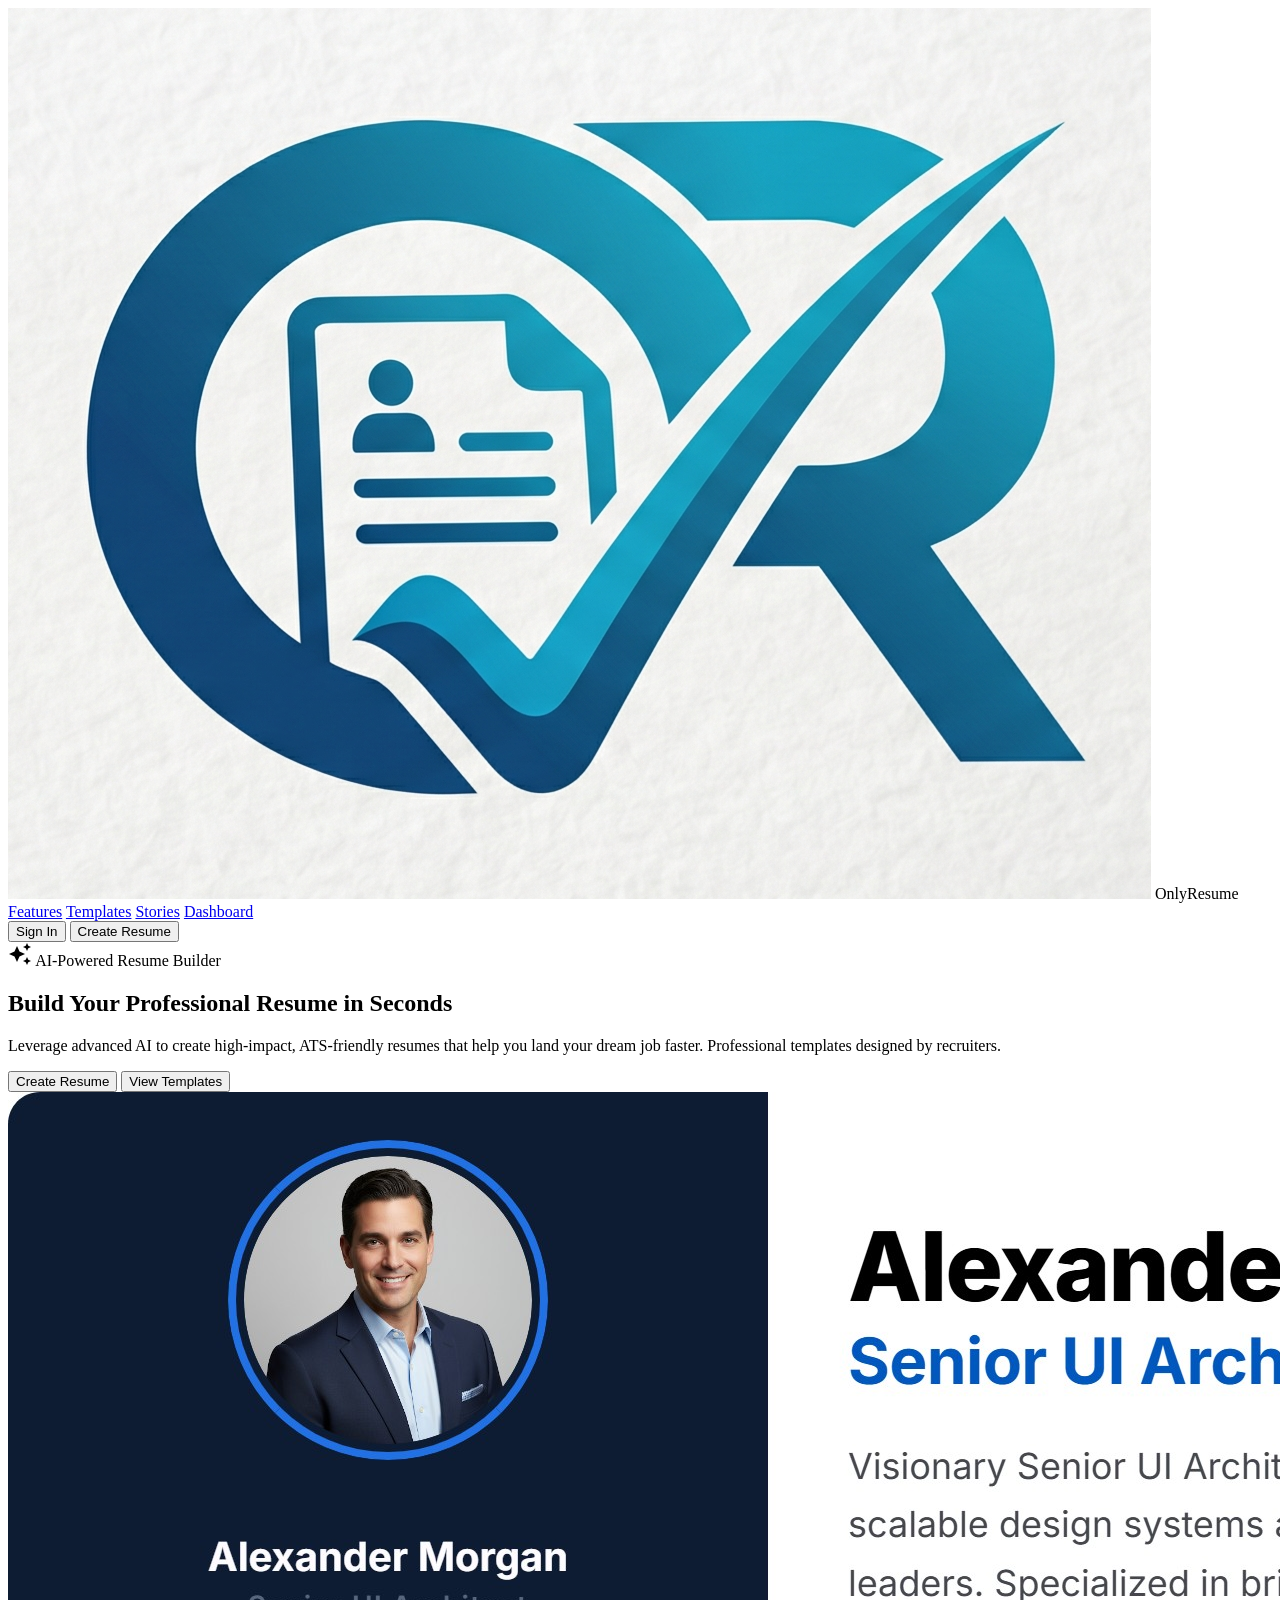
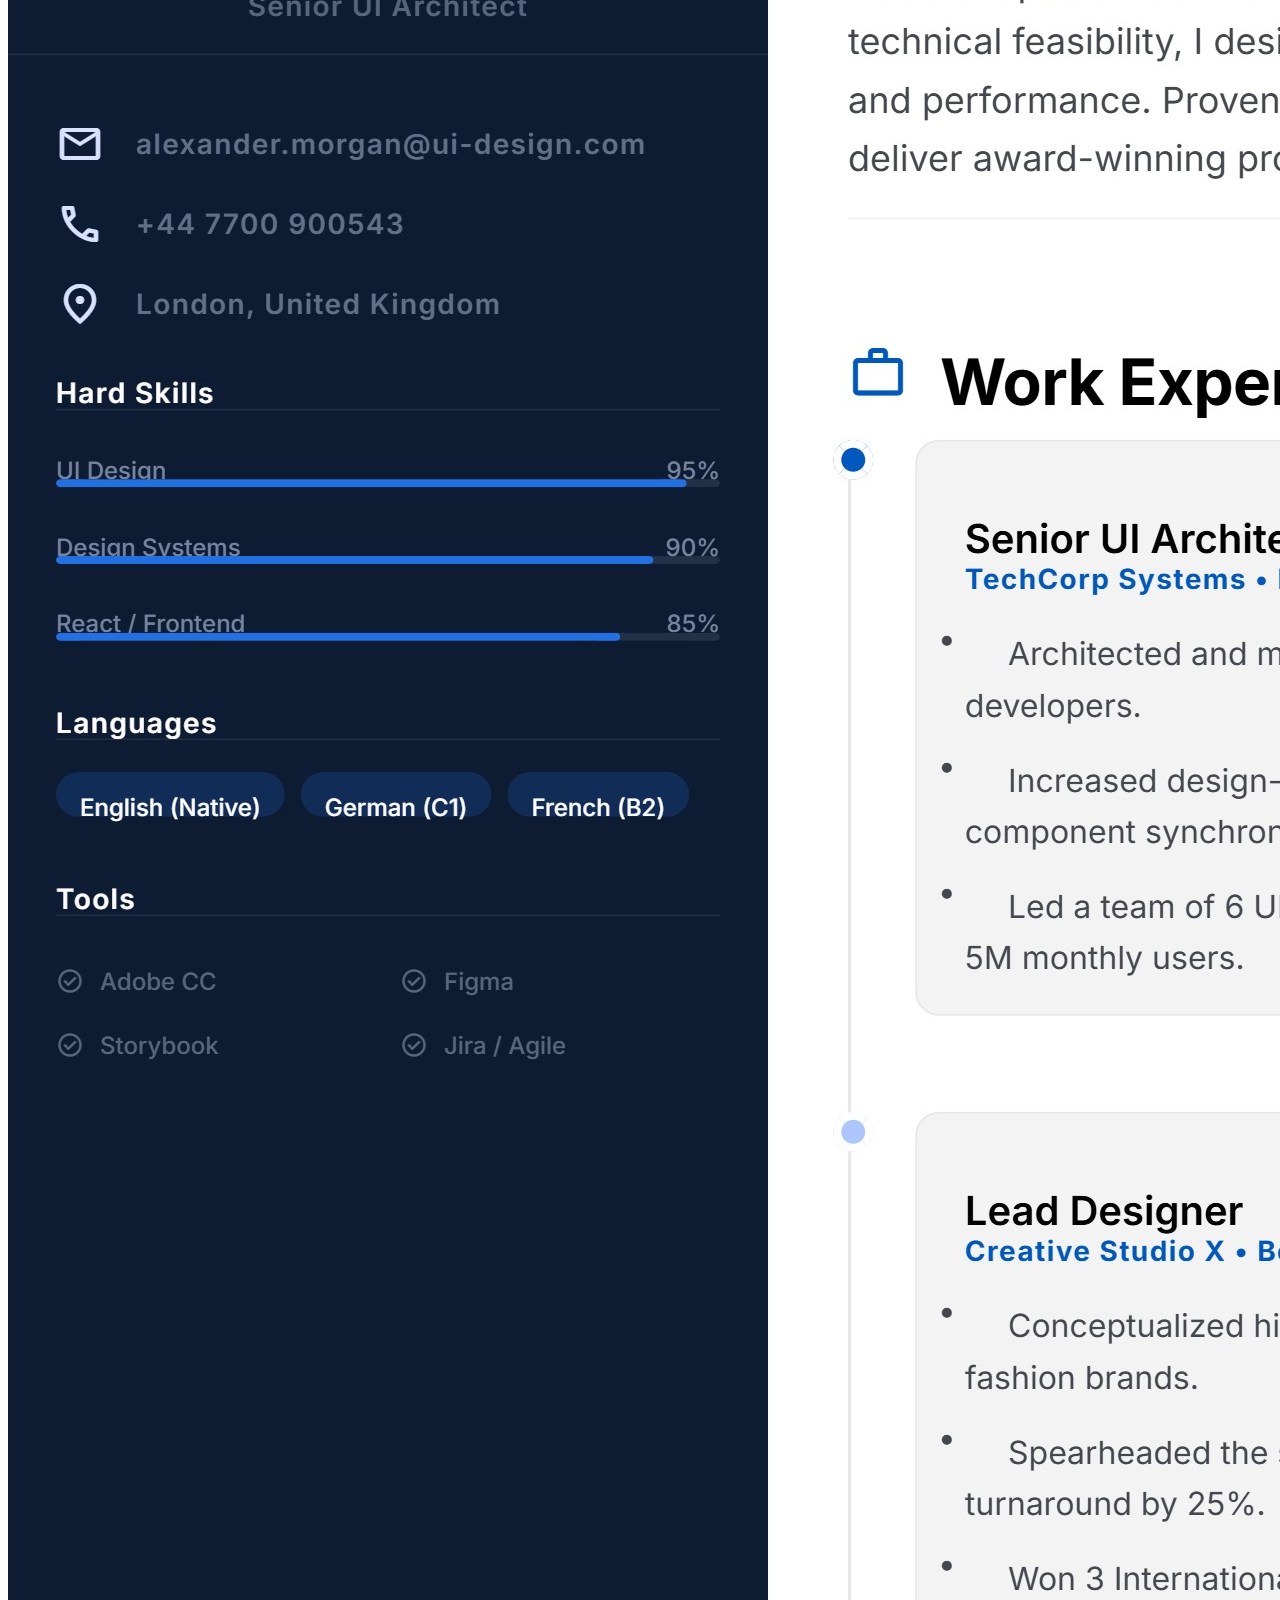
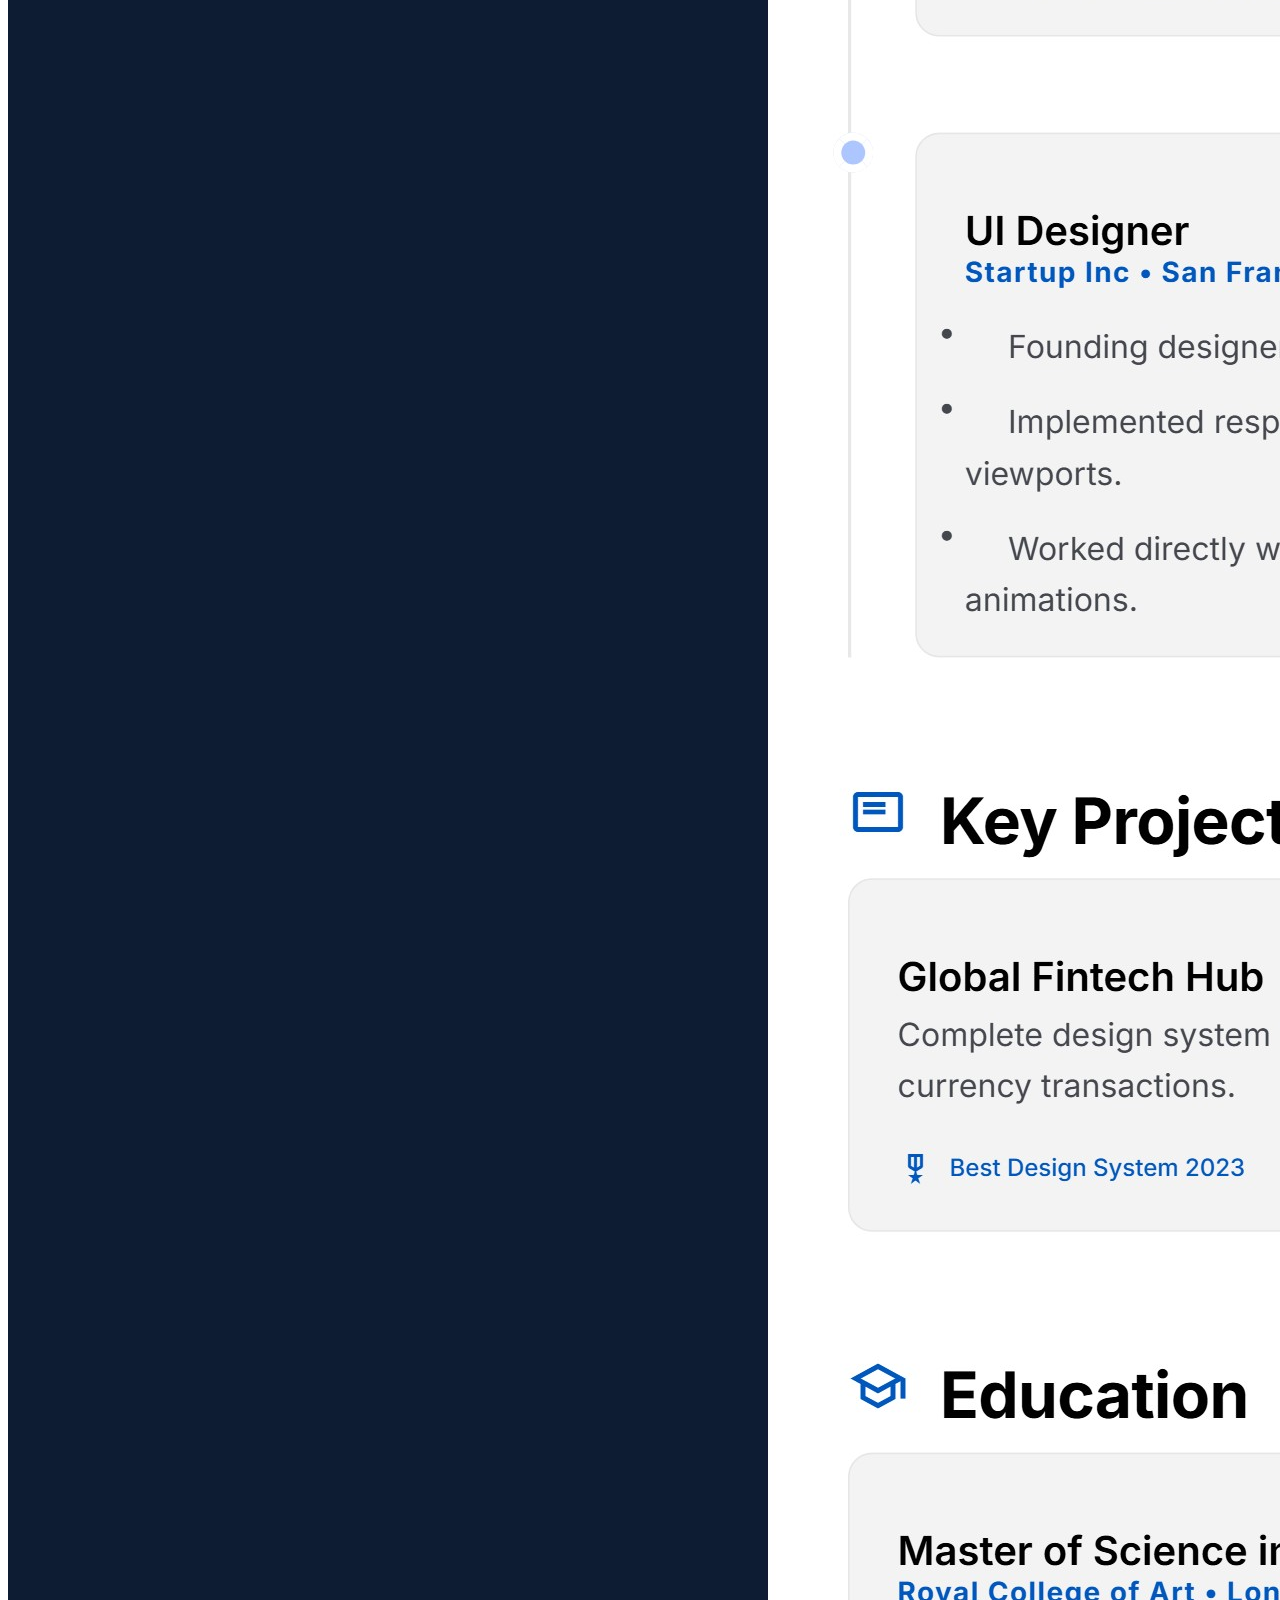
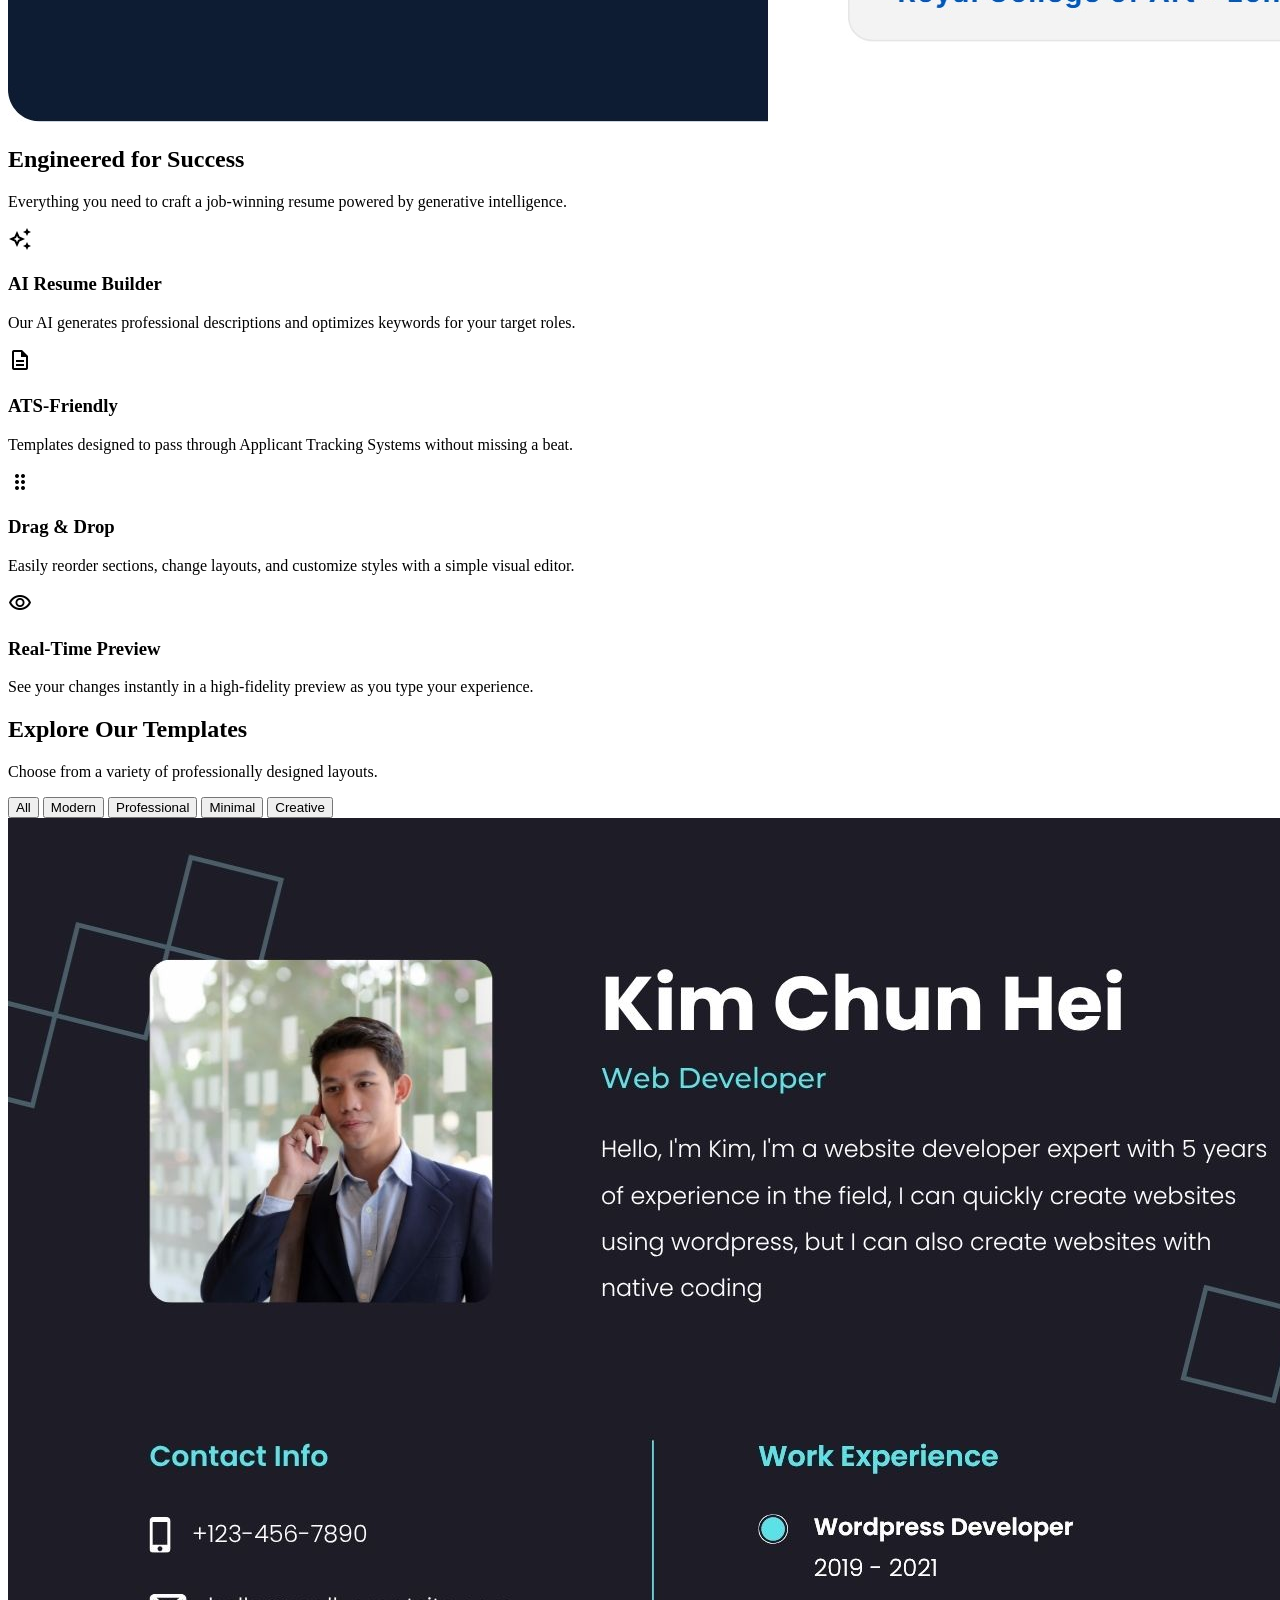
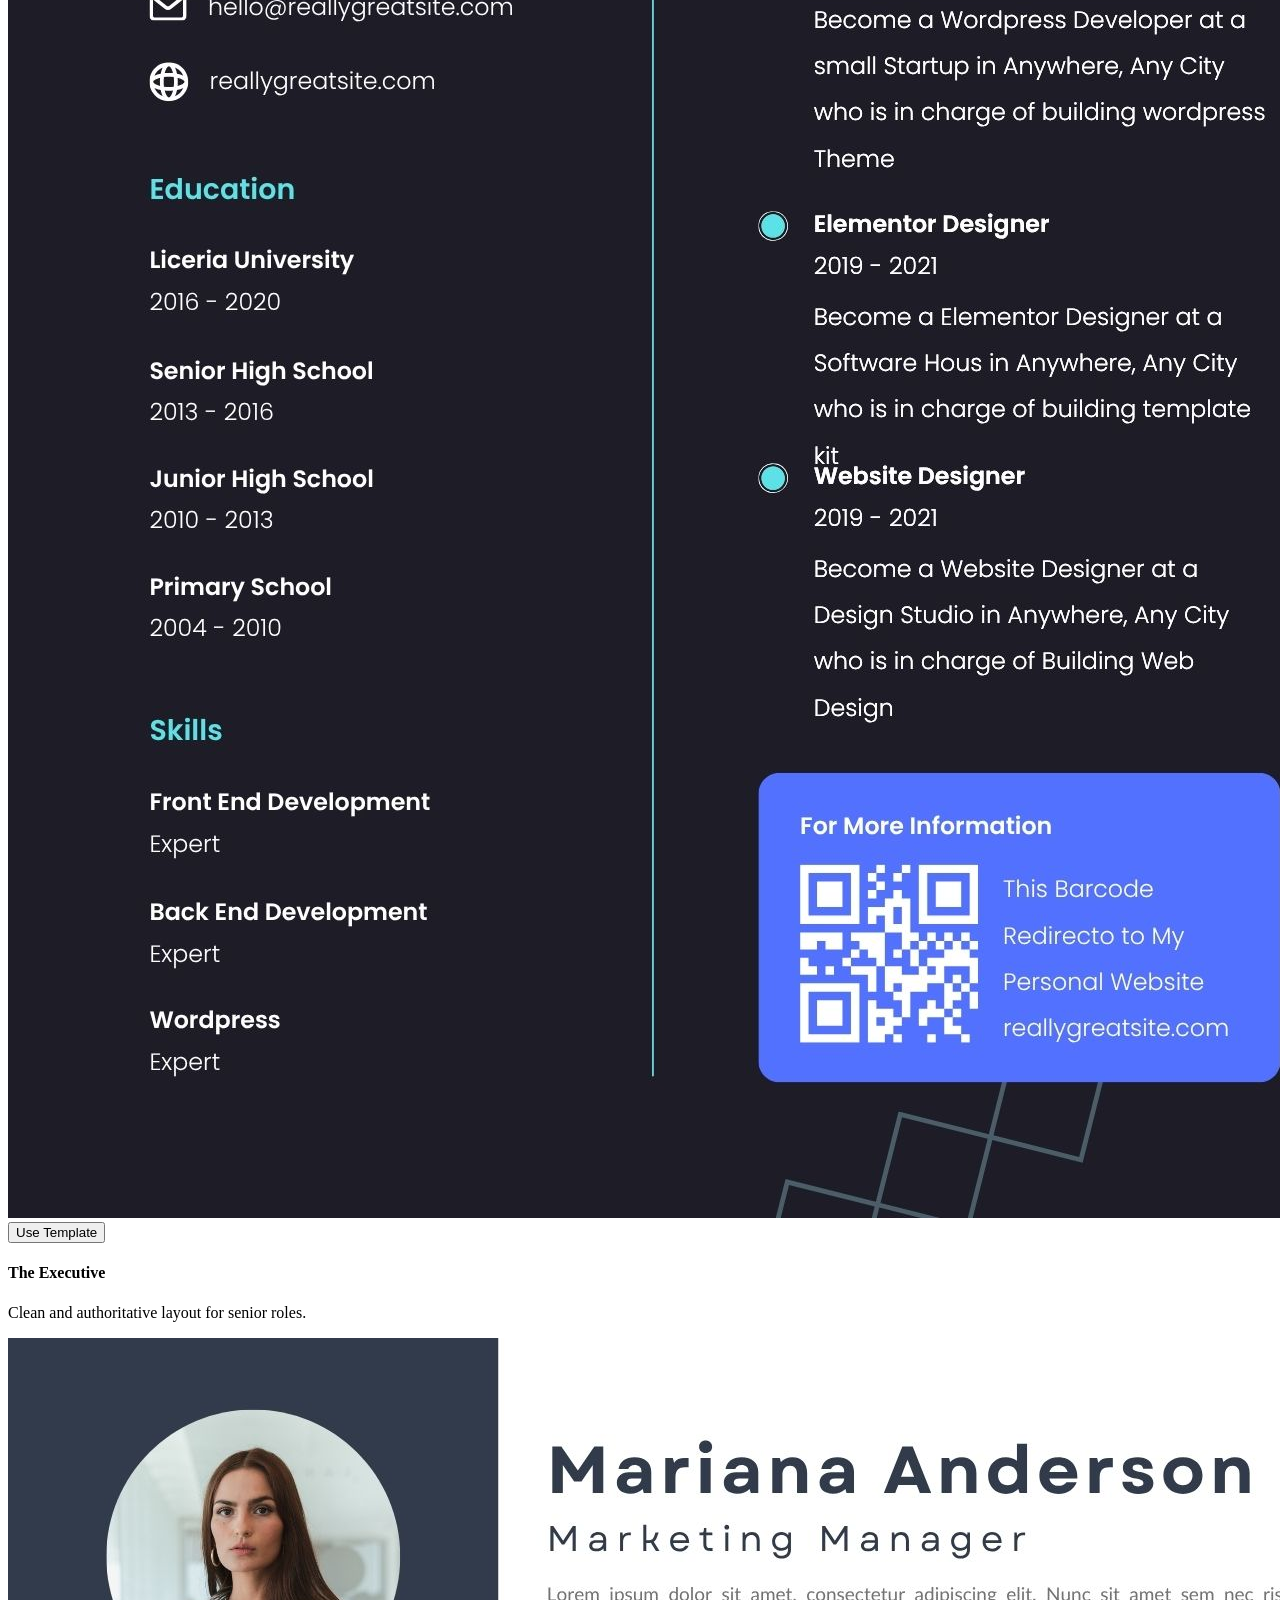
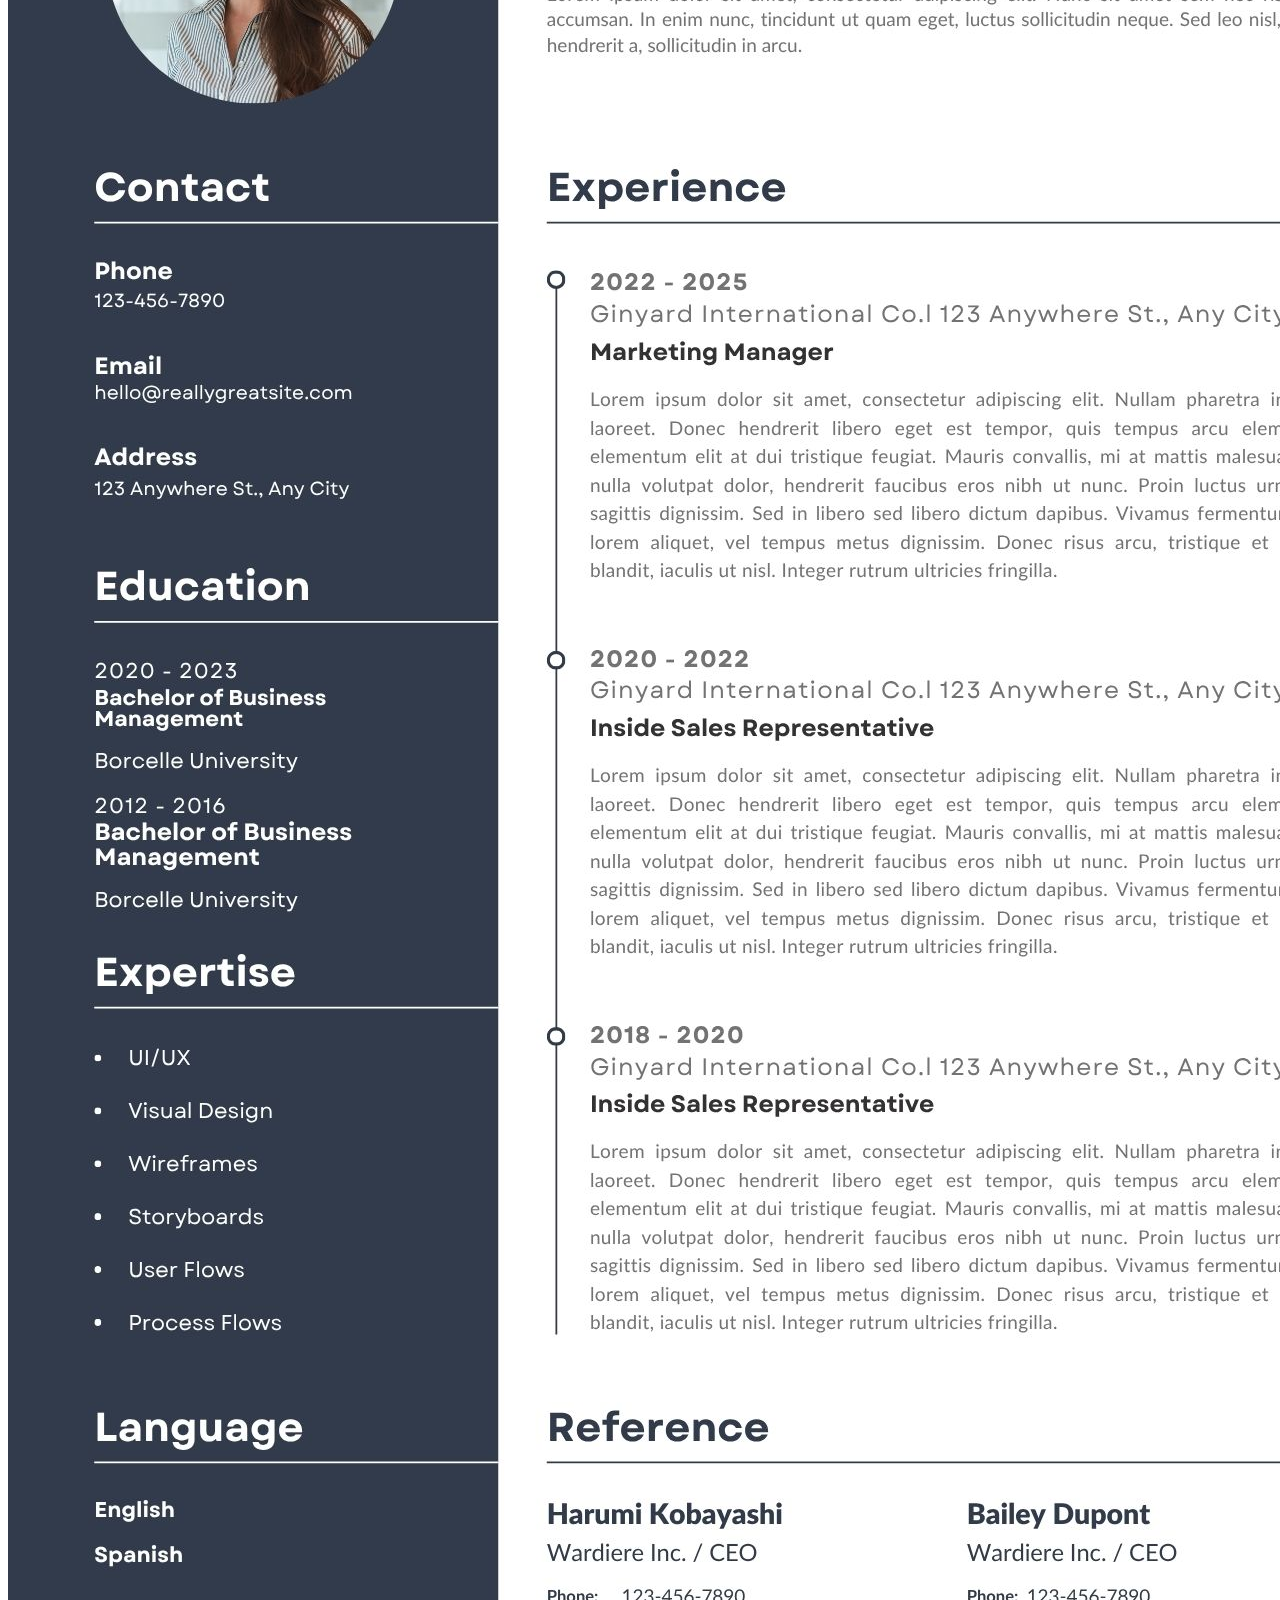
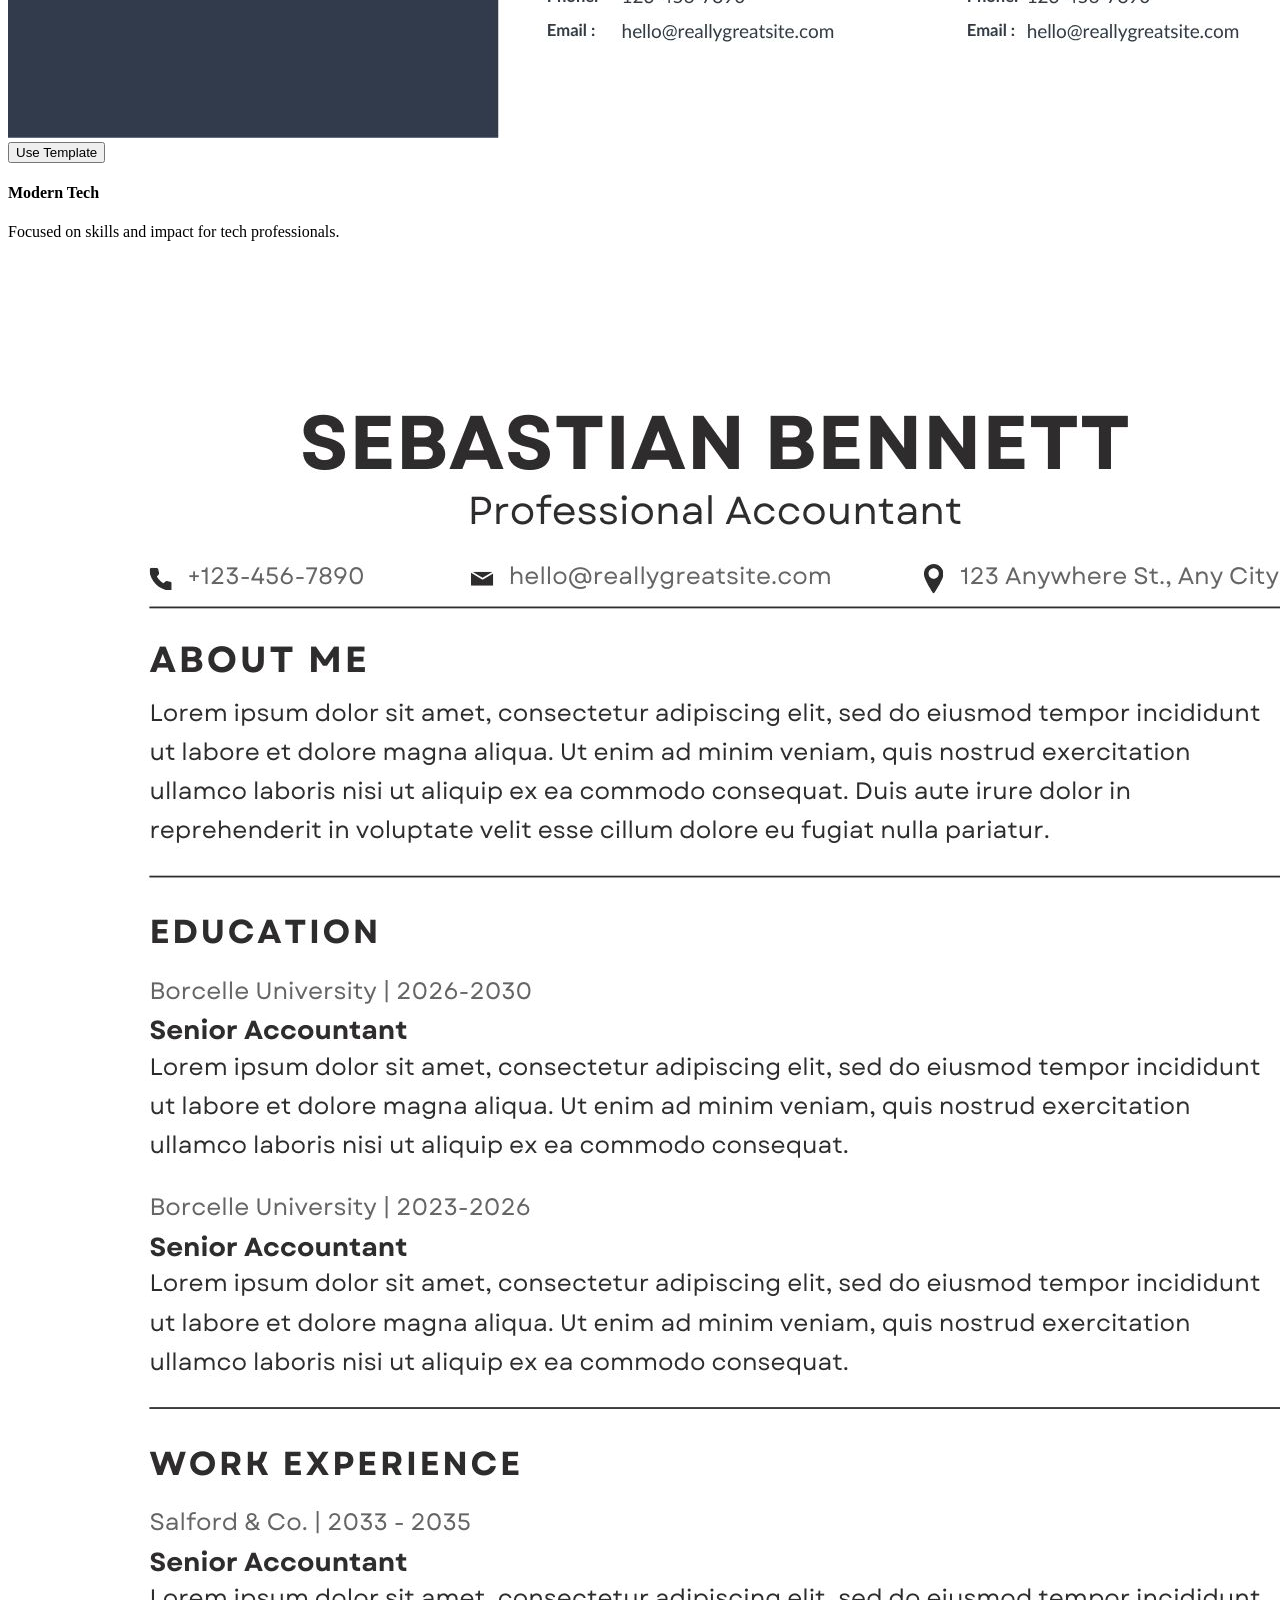
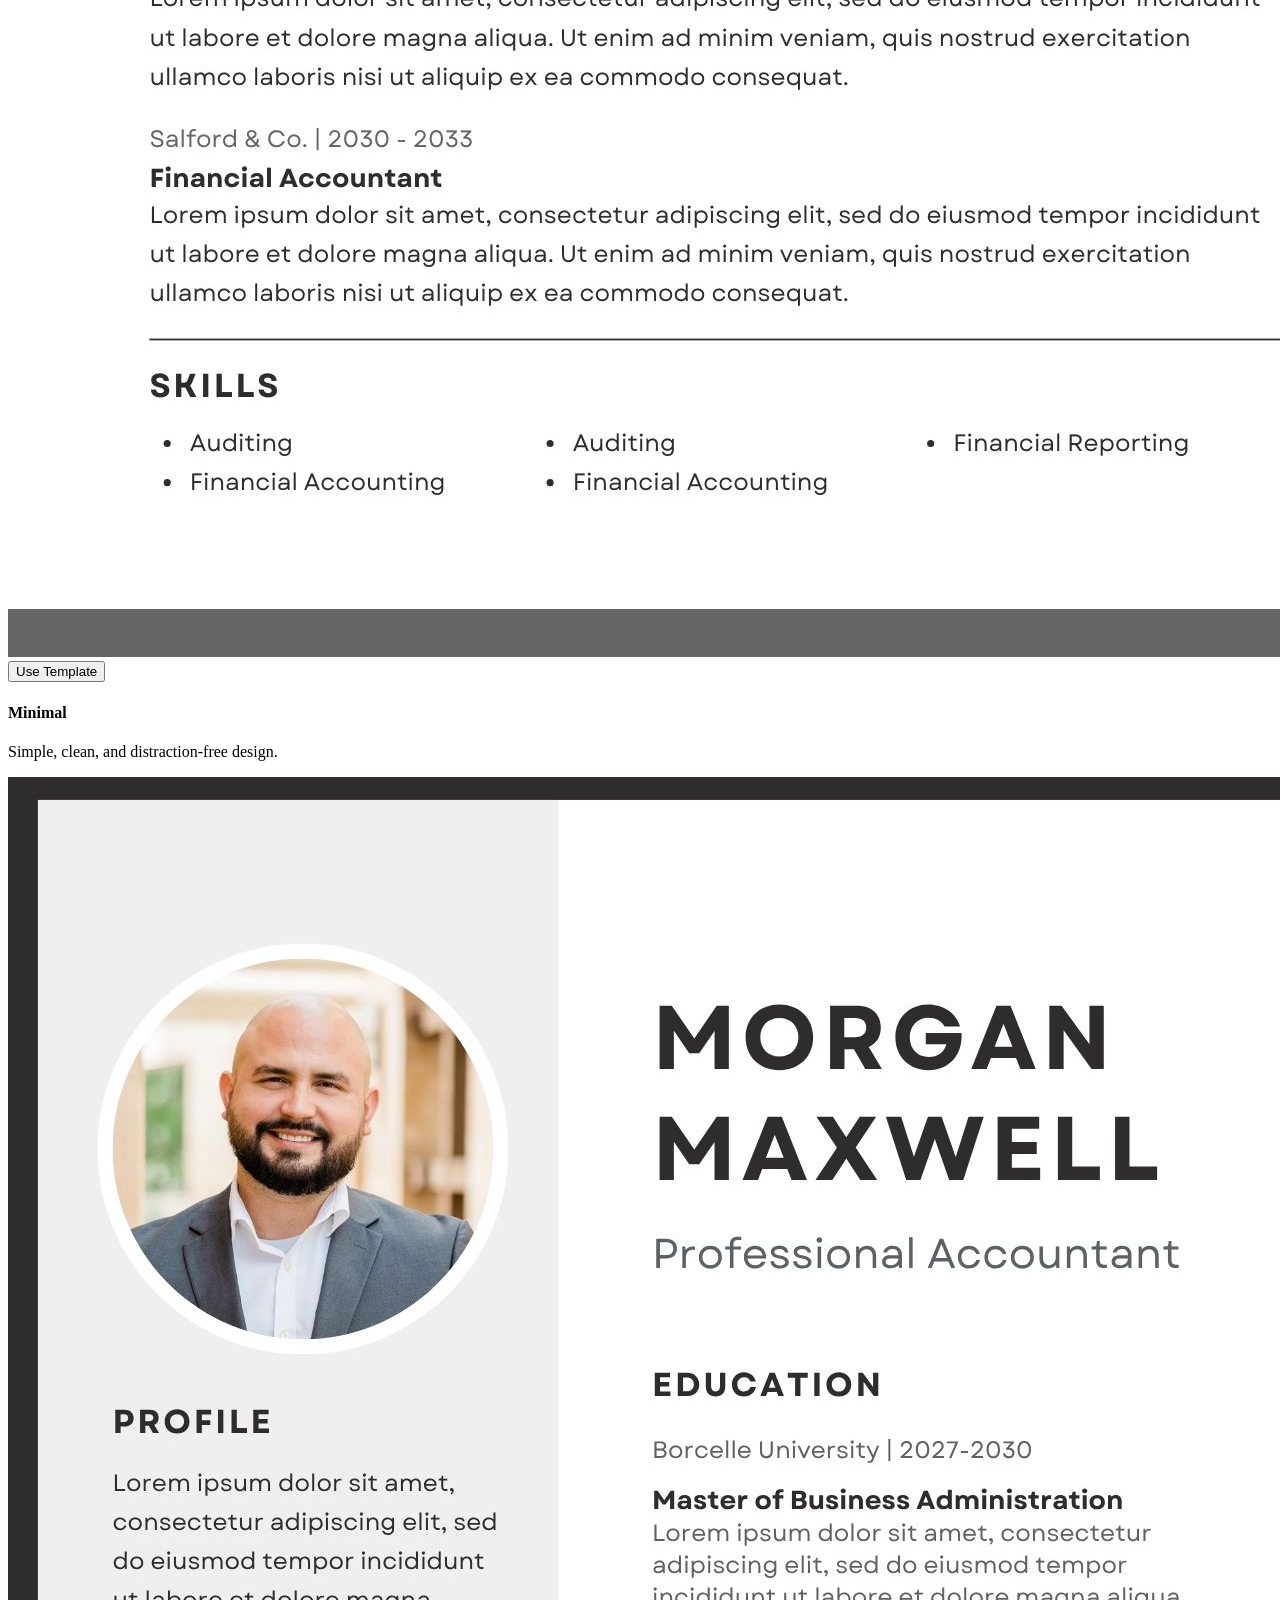
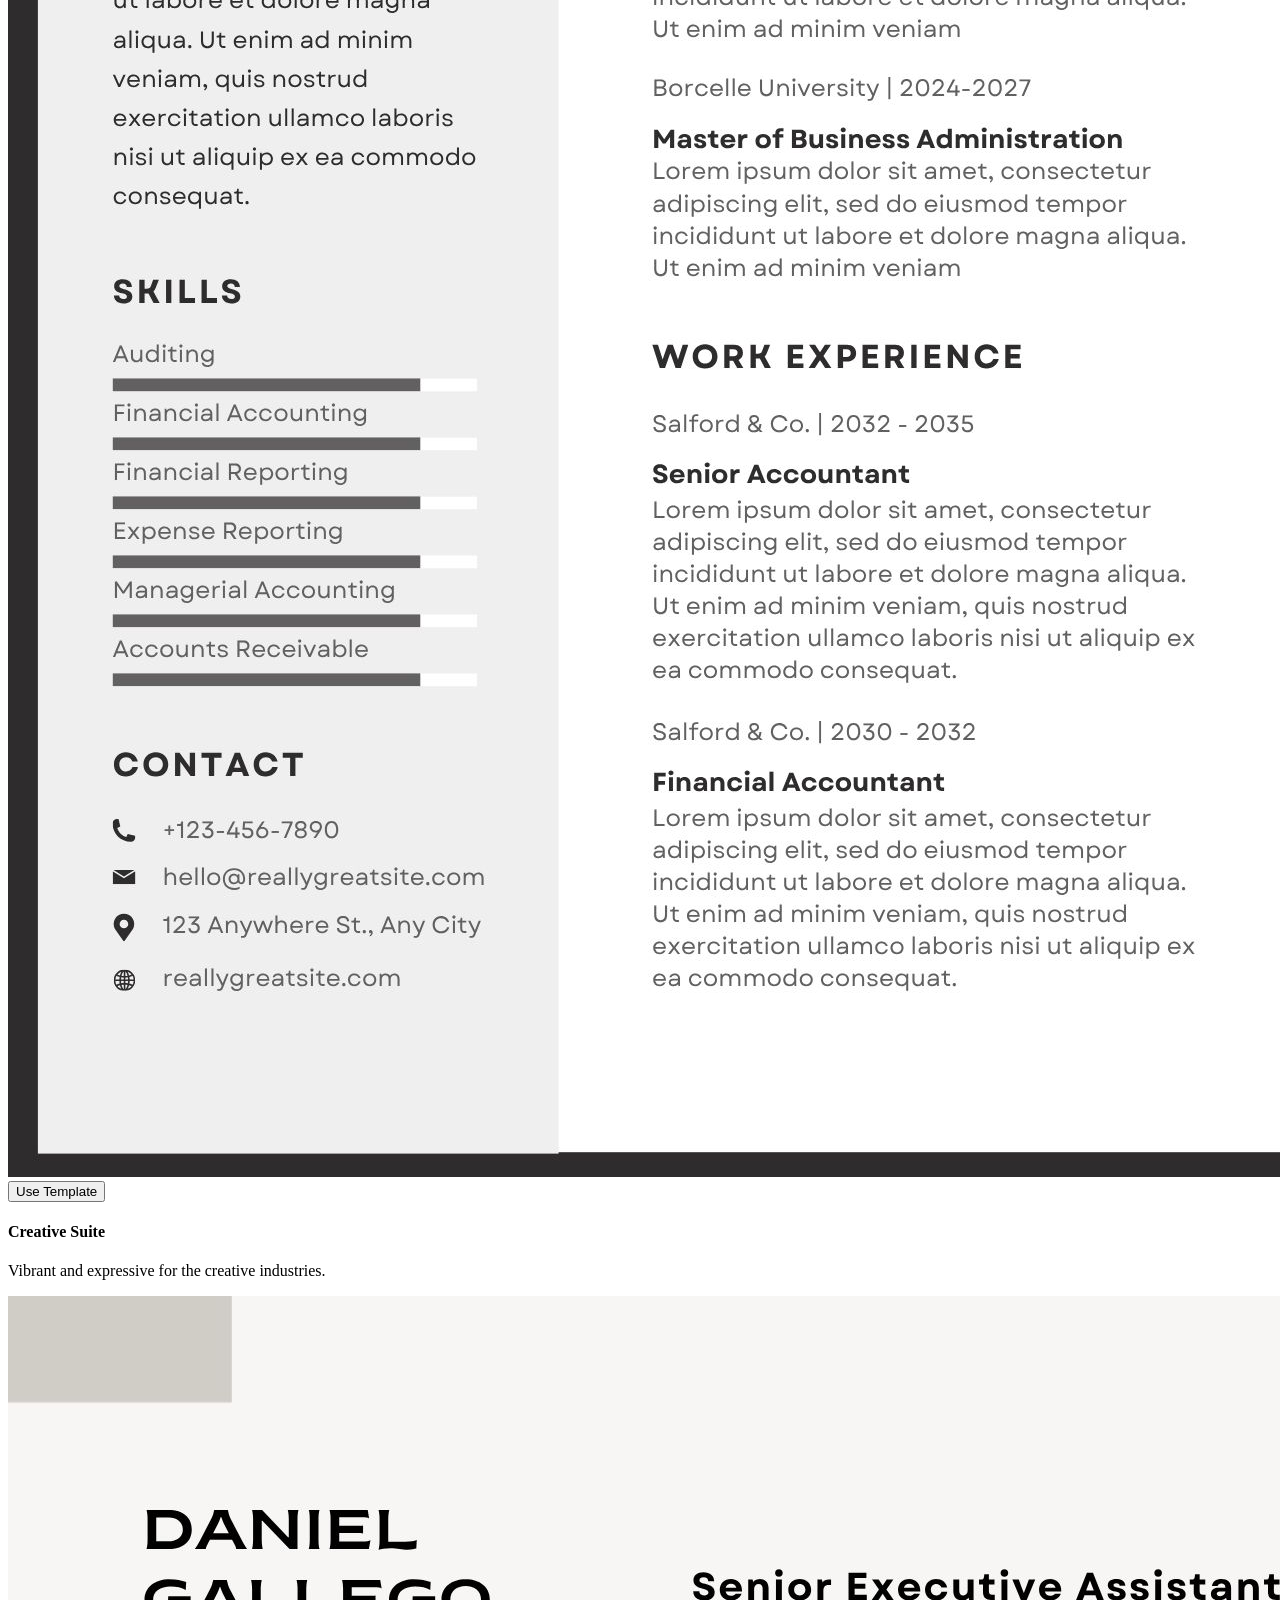
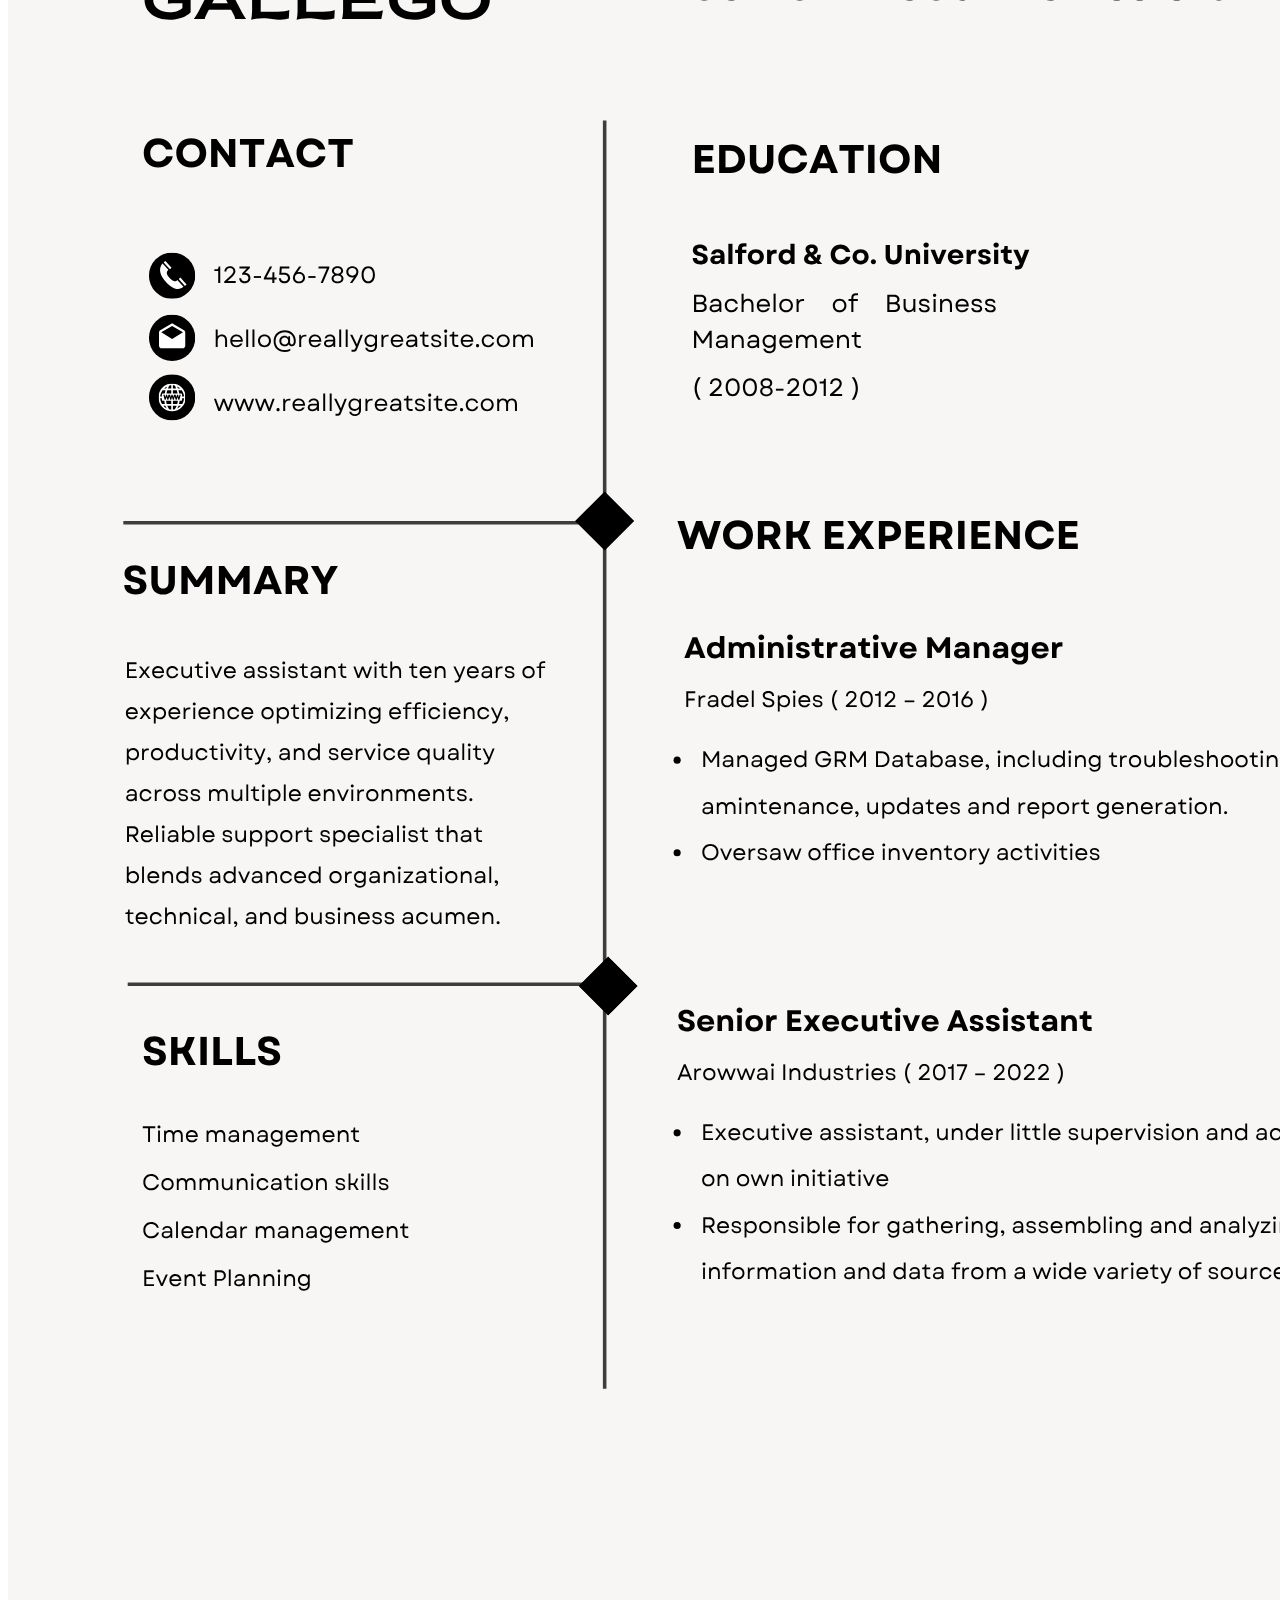
==== commit ae592fde: "Update index.html" ====
--- a/index.html
+++ b/index.html
@@ -4,6 +4,8 @@
 <meta charset="utf-8"/>
 <meta content="width=device-width, initial-scale=1.0" name="viewport"/>
 <title>OnlyResume - Build Your Professional Resume in Minutes</title>
+<meta name="google-site-verification" content="GijeN2SoK3h5UnIyo3npGIAXkwq69exuwAuxyOm84Jc" />
+<link rel="icon" type="image/png" sizes="128x128" href="web logo.png">
 <script src="https://cdn.tailwindcss.com?plugins=forms,container-queries"></script>
 <link href="https://fonts.googleapis.com/css2?family=Plus+Jakarta+Sans:wght@400;500;600;700;800&amp;family=Inter:wght@400;500;600;700&amp;display=swap" rel="stylesheet"/>
 <link href="https://fonts.googleapis.com/css2?family=Material+Symbols+Outlined:wght,FILL@100..700,0..1&amp;display=swap" rel="stylesheet"/>
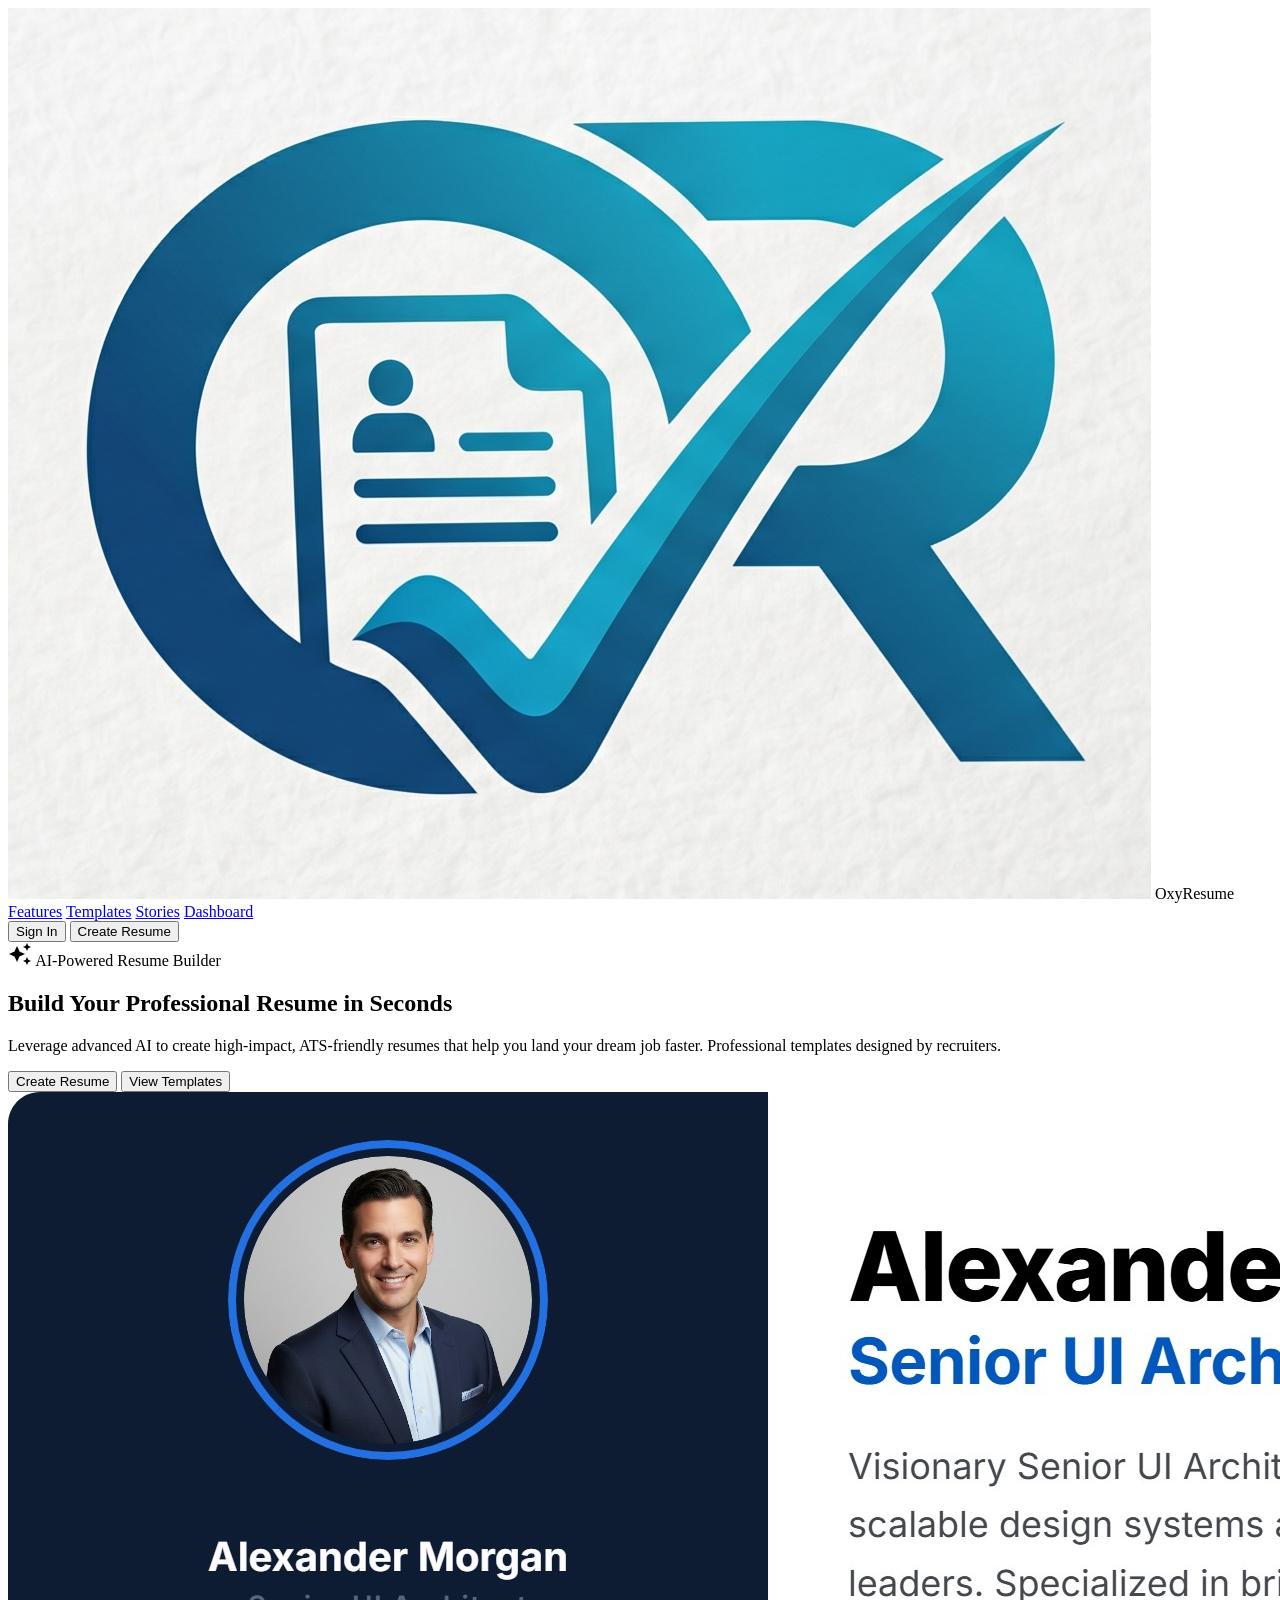
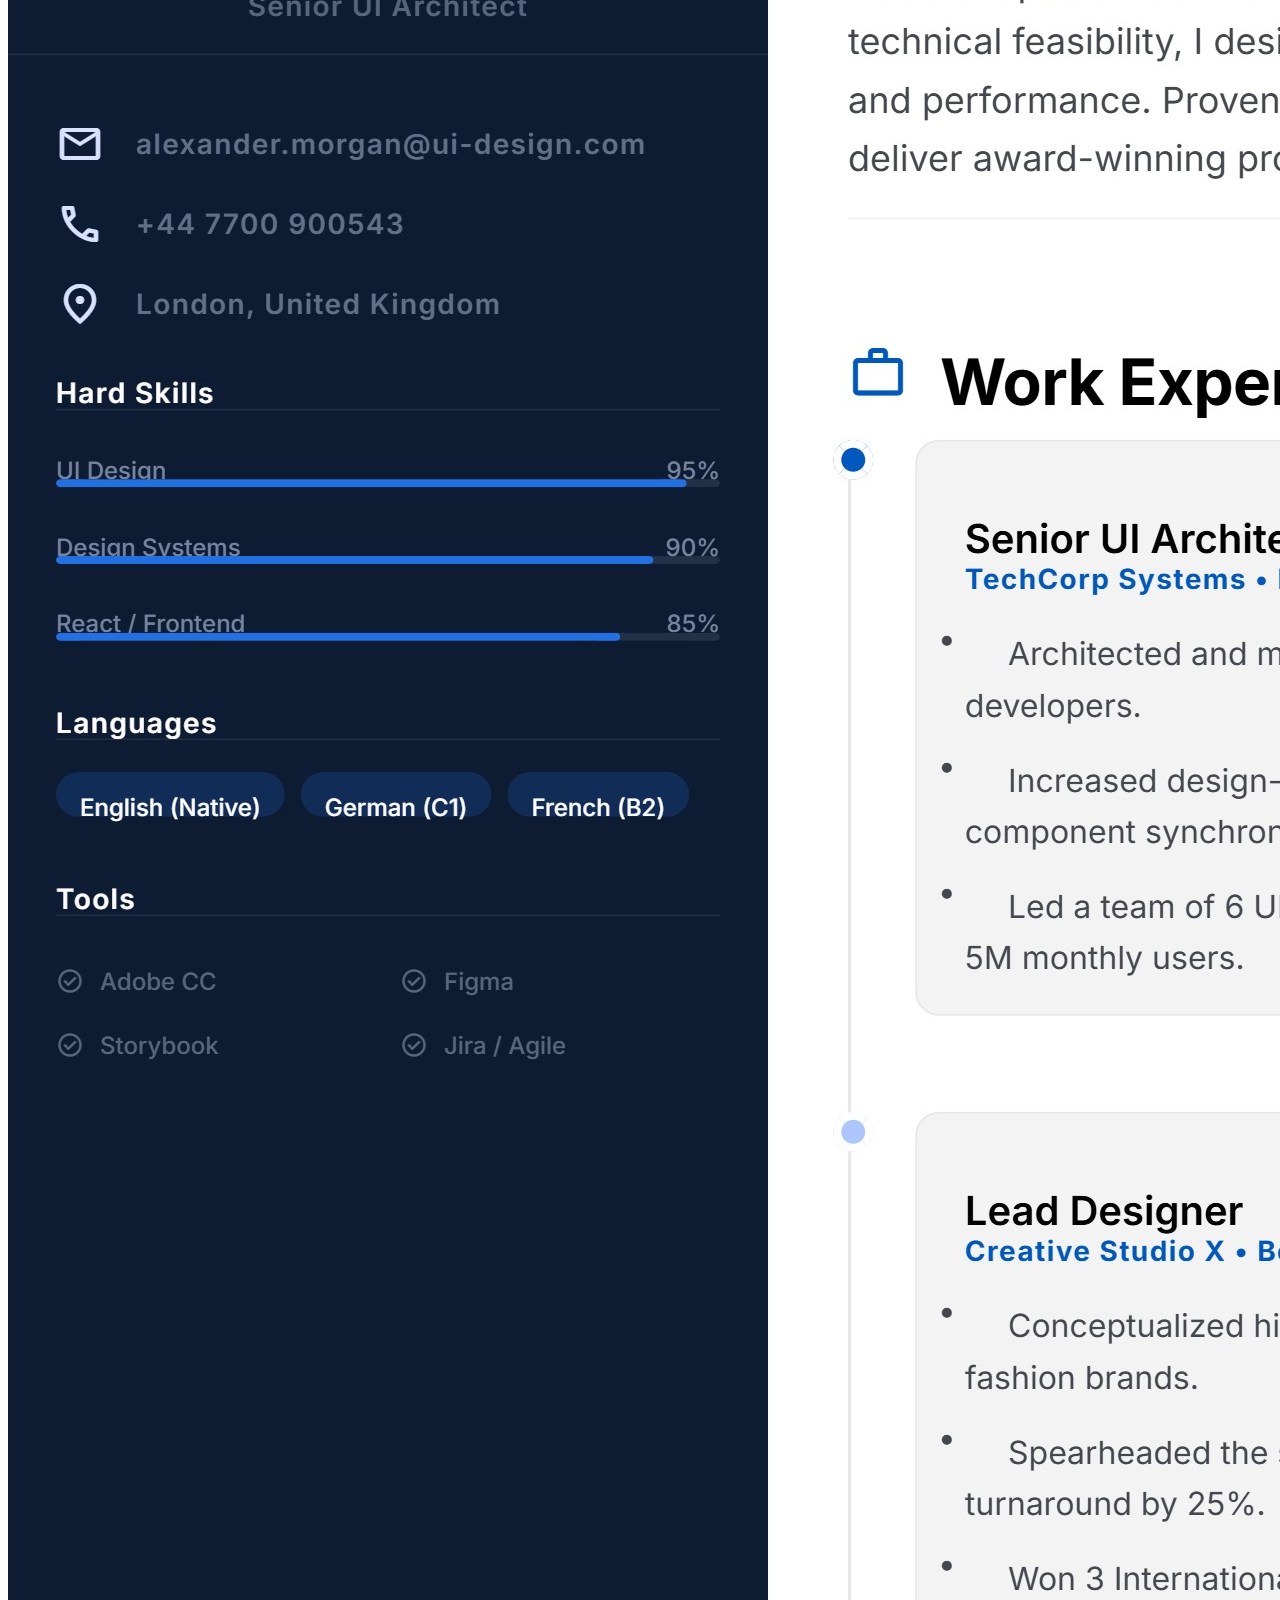
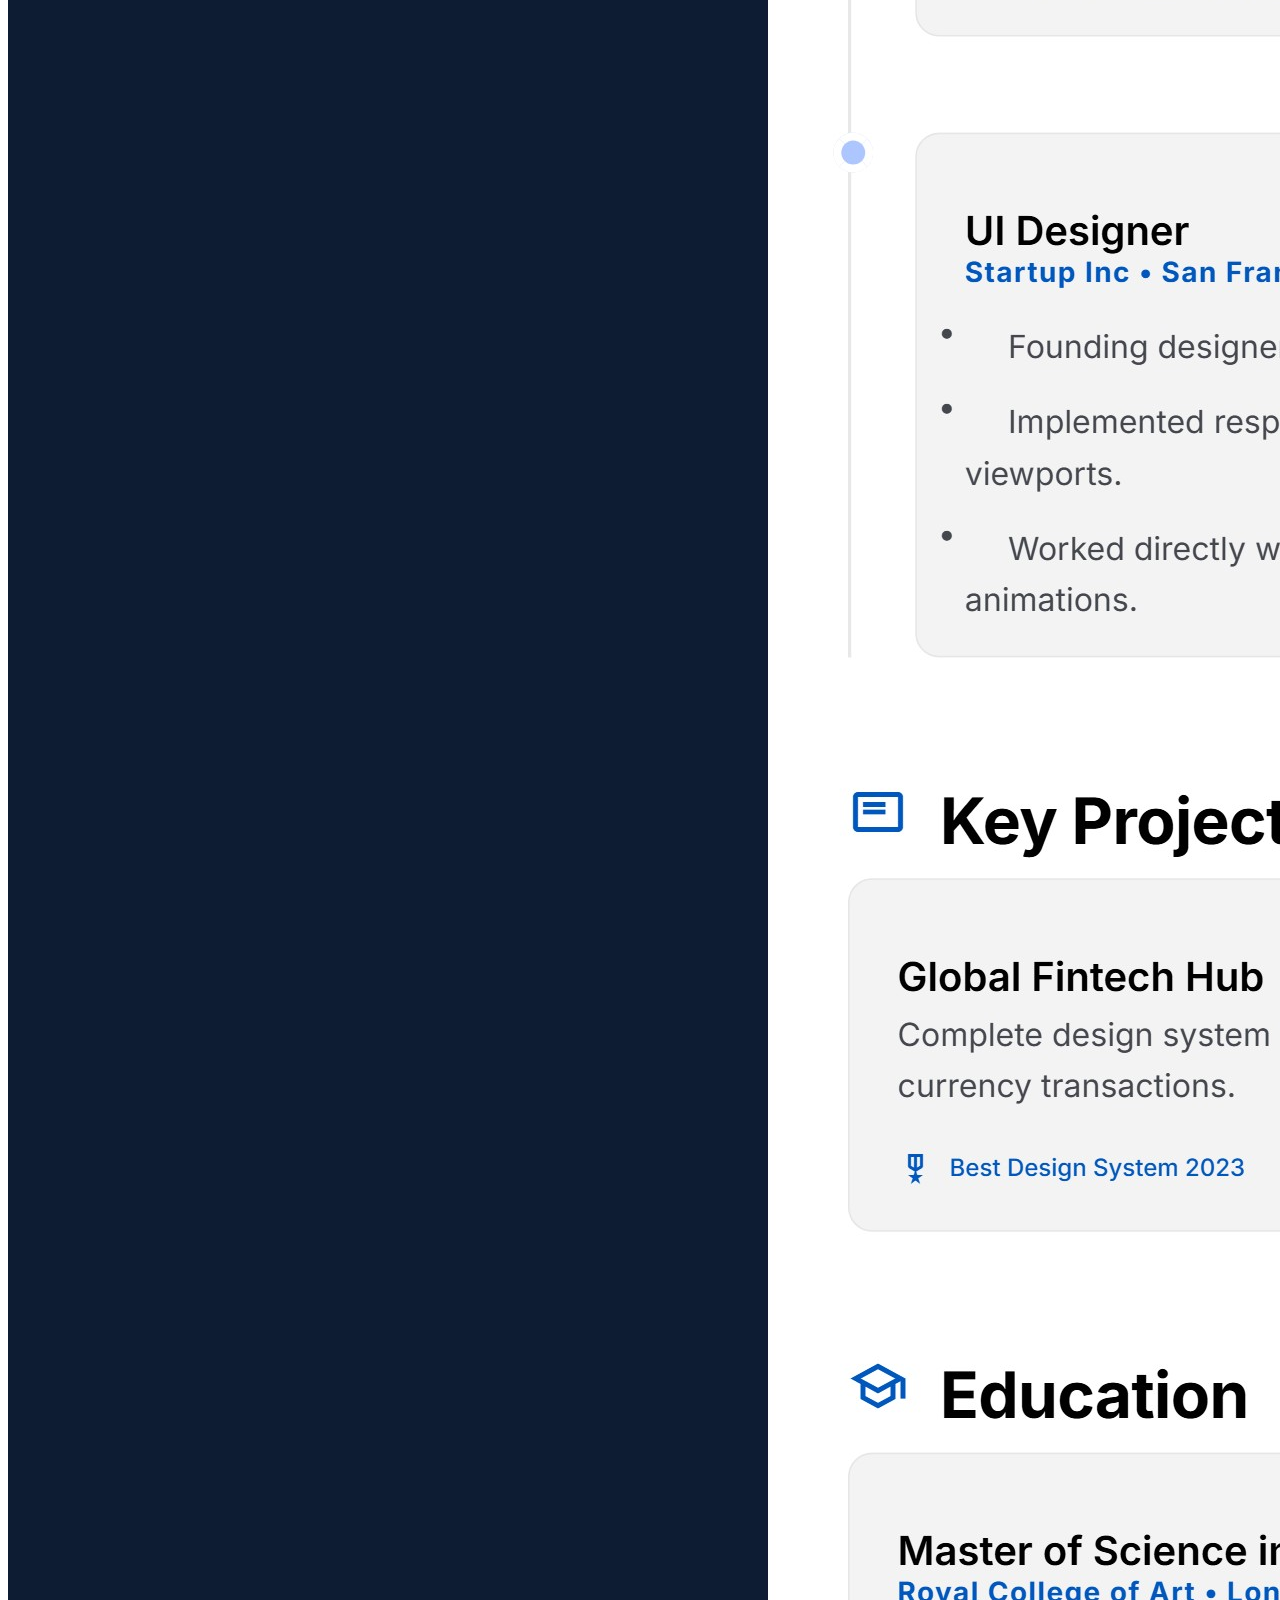
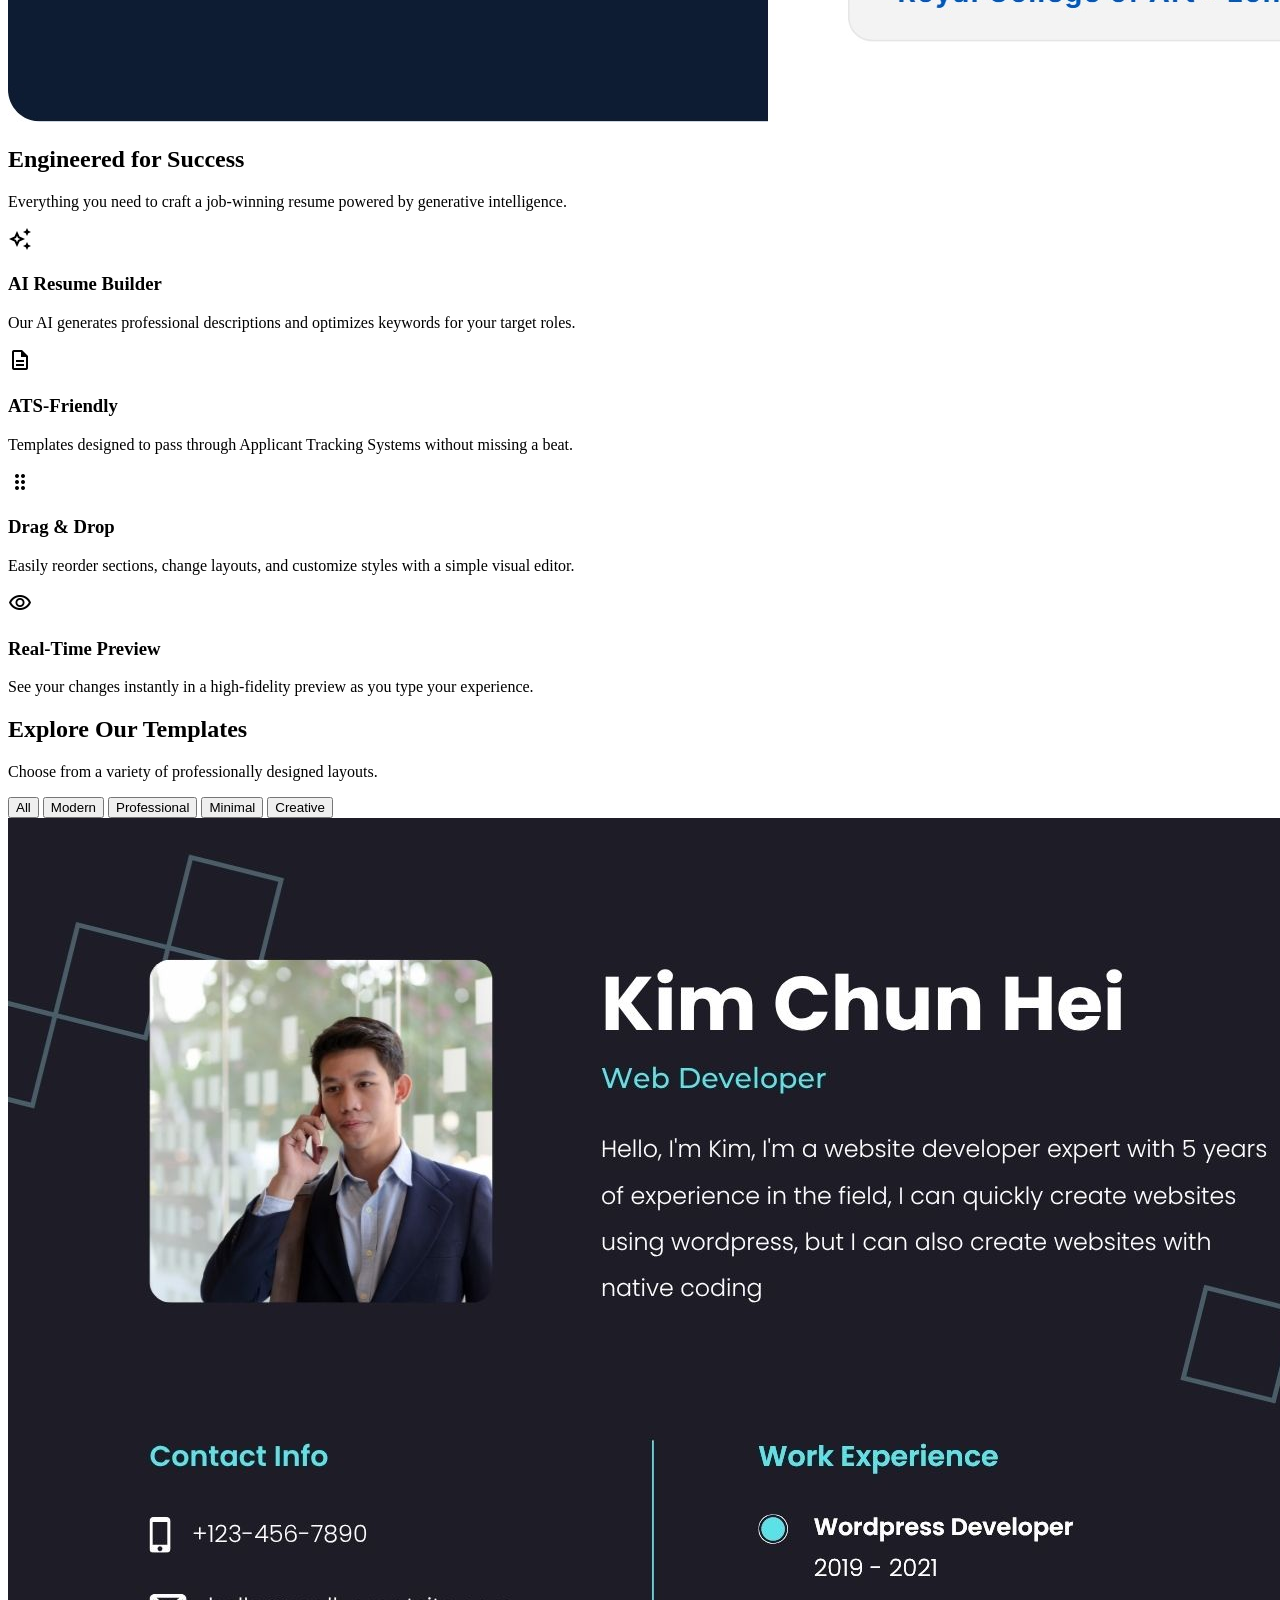
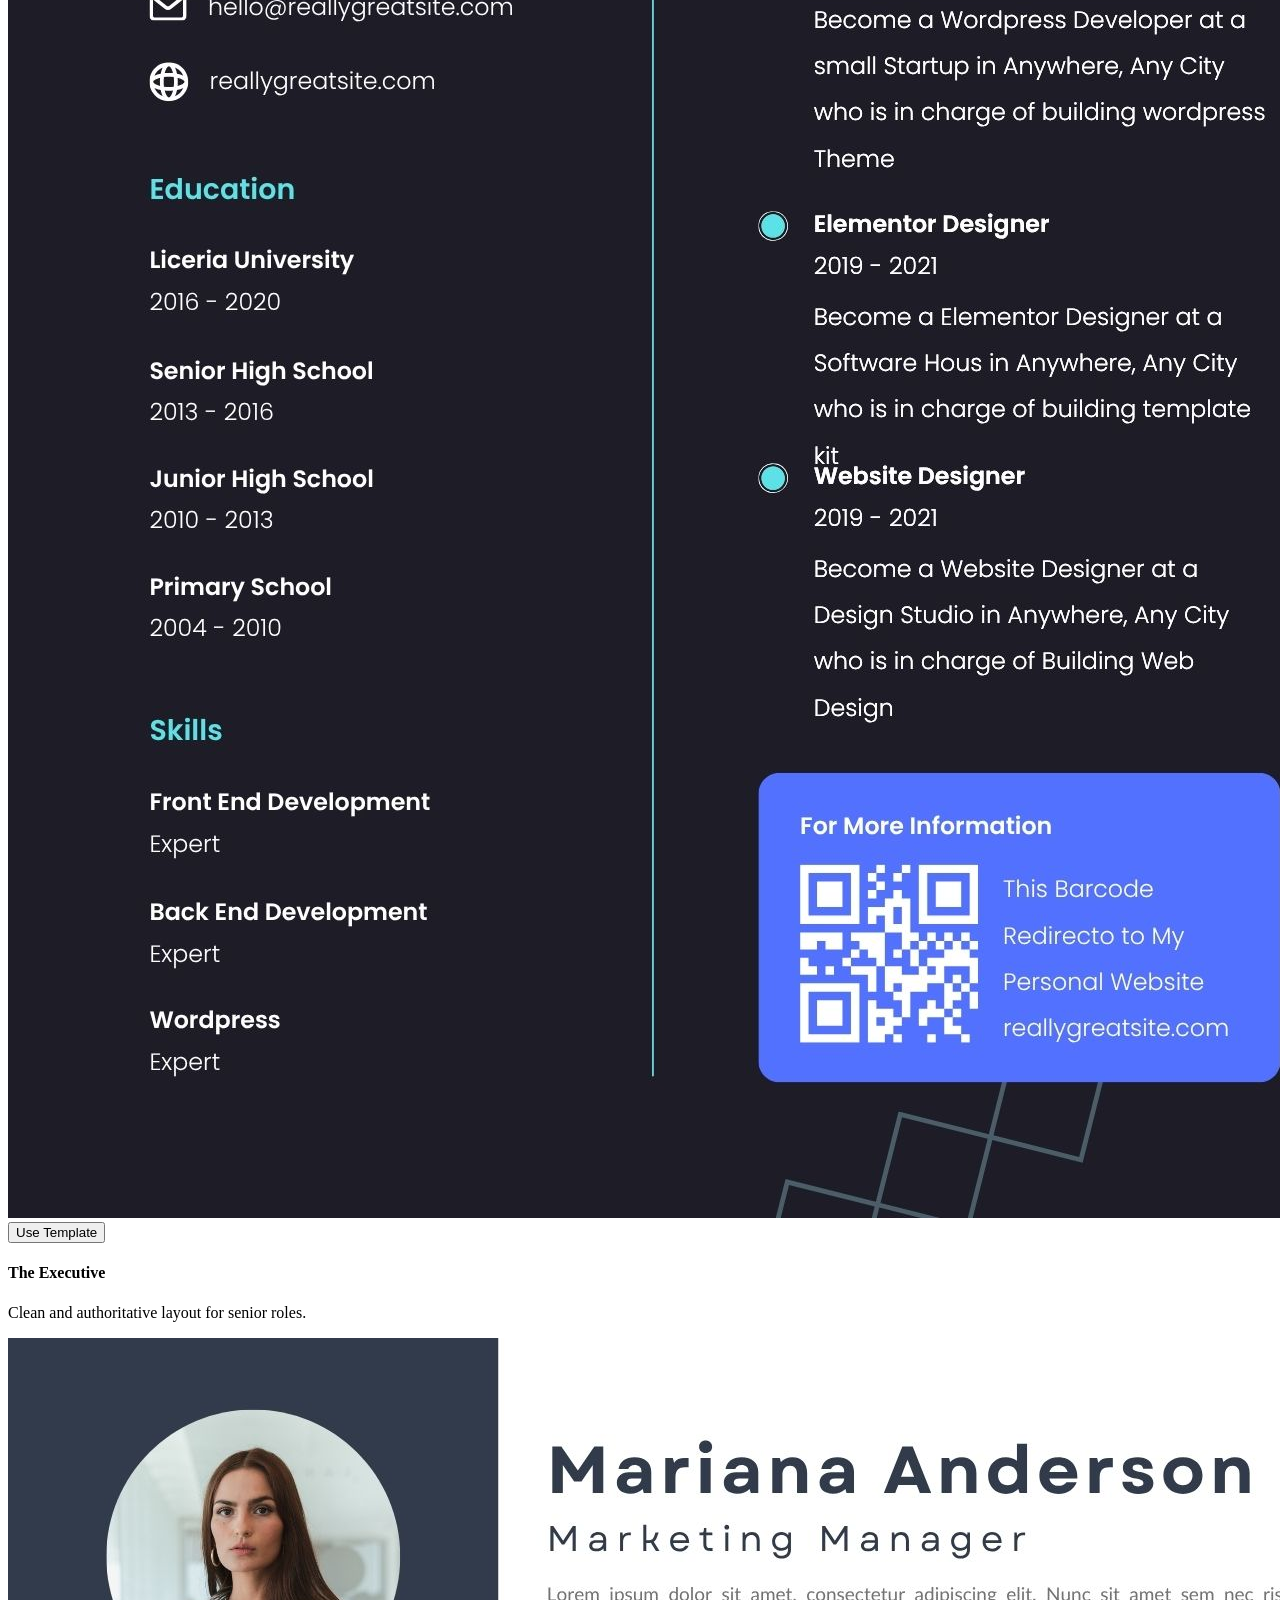
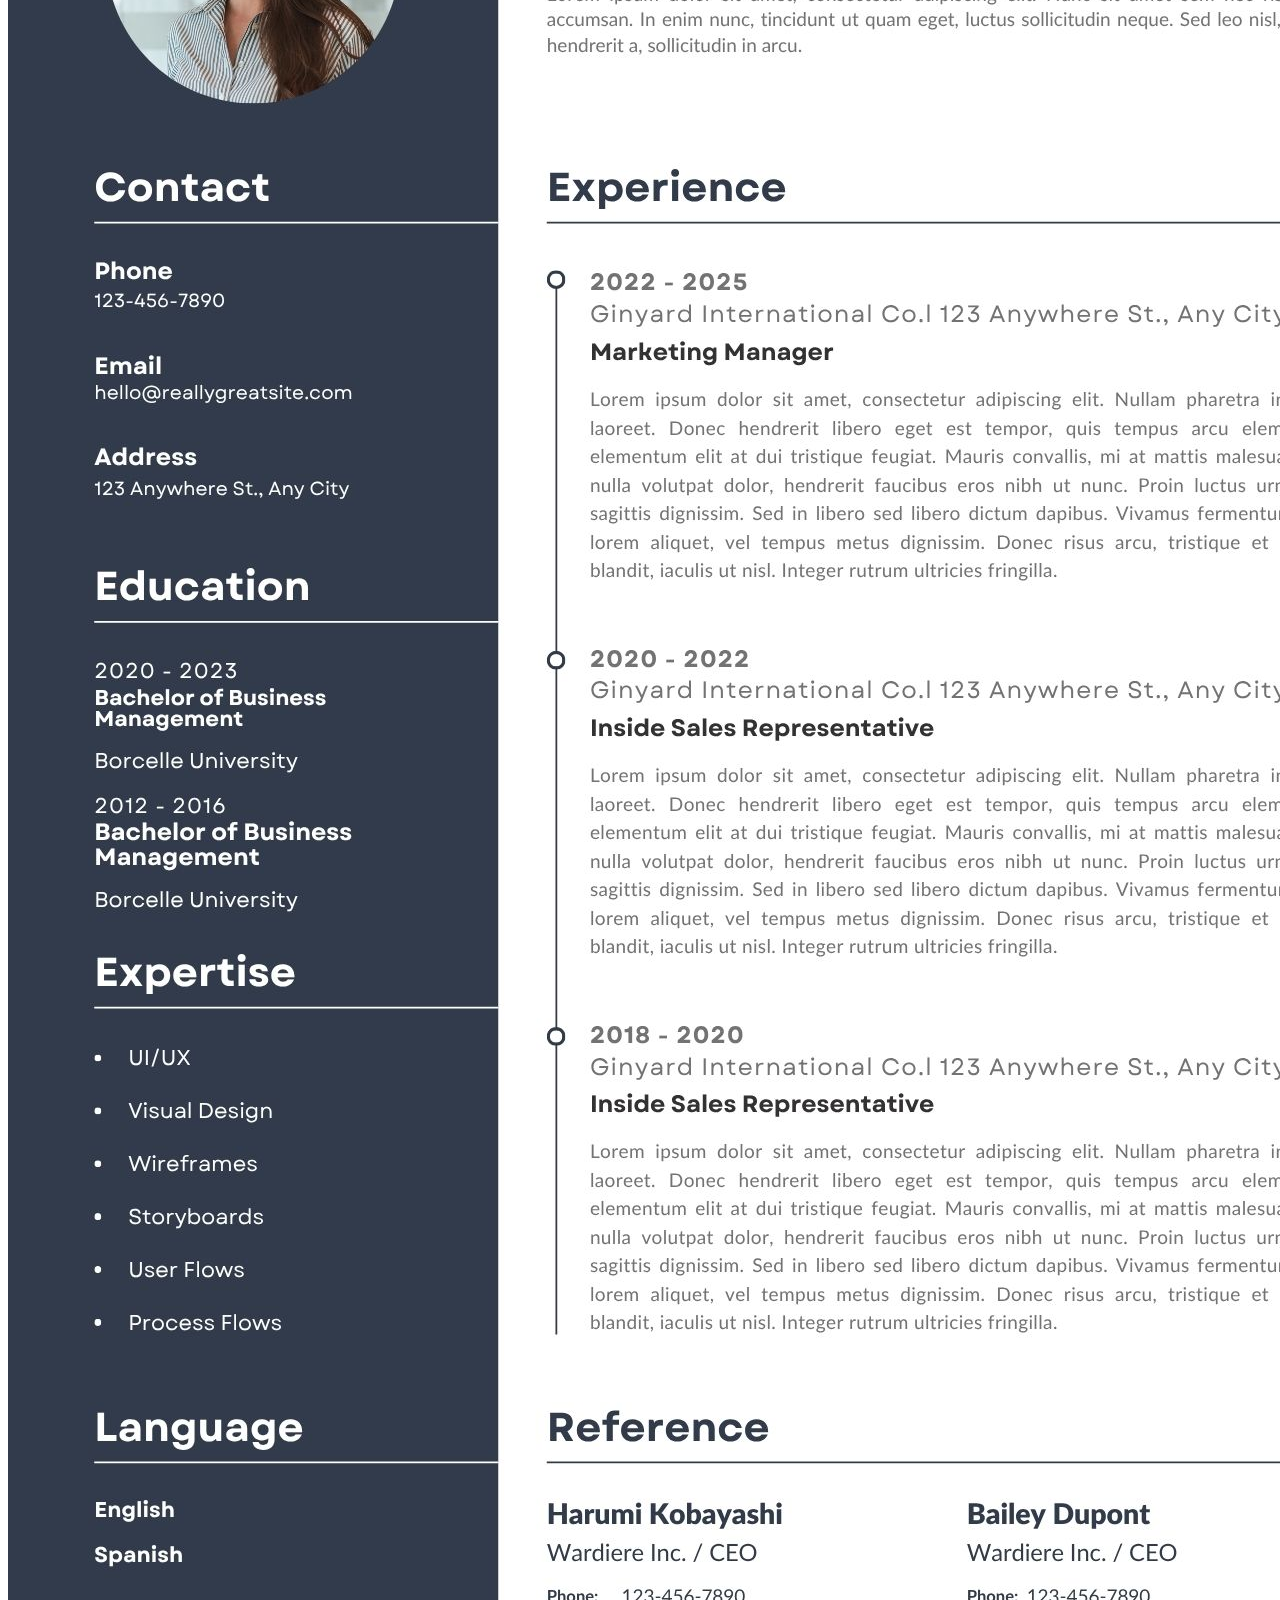
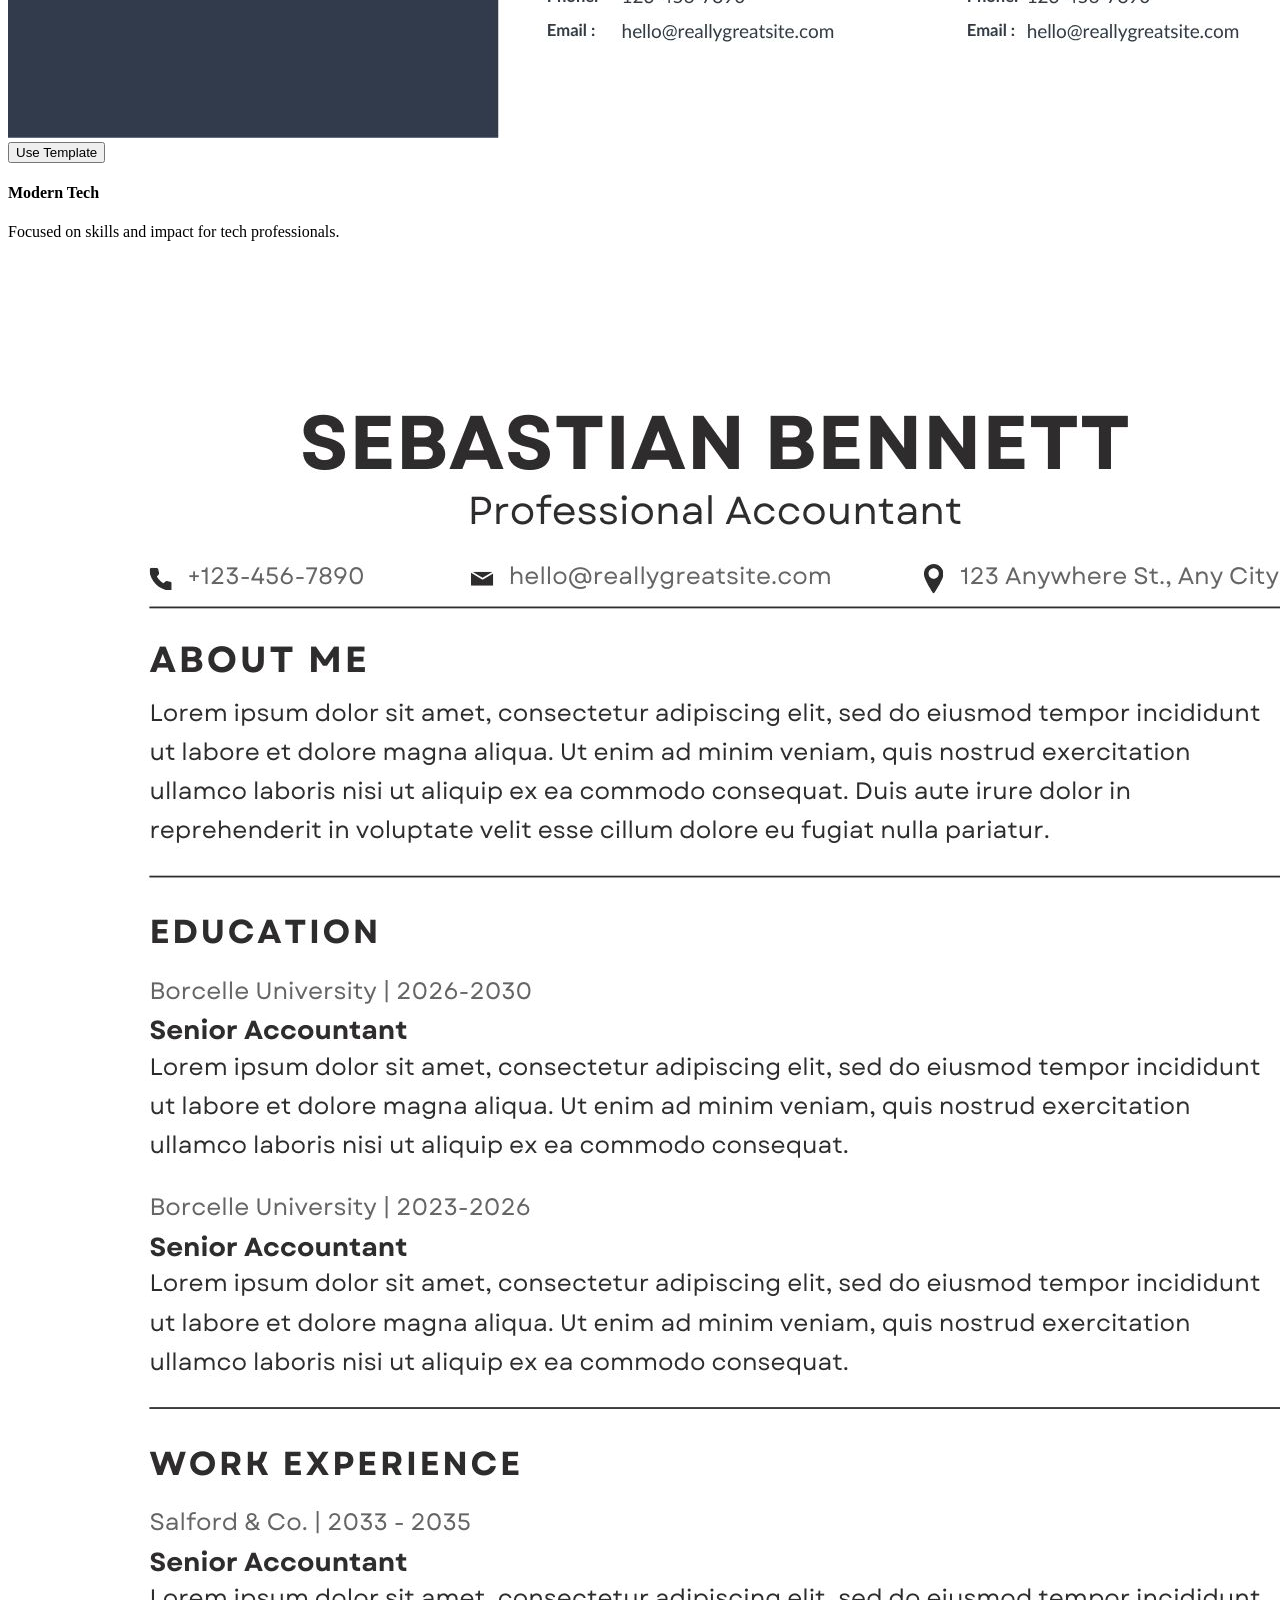
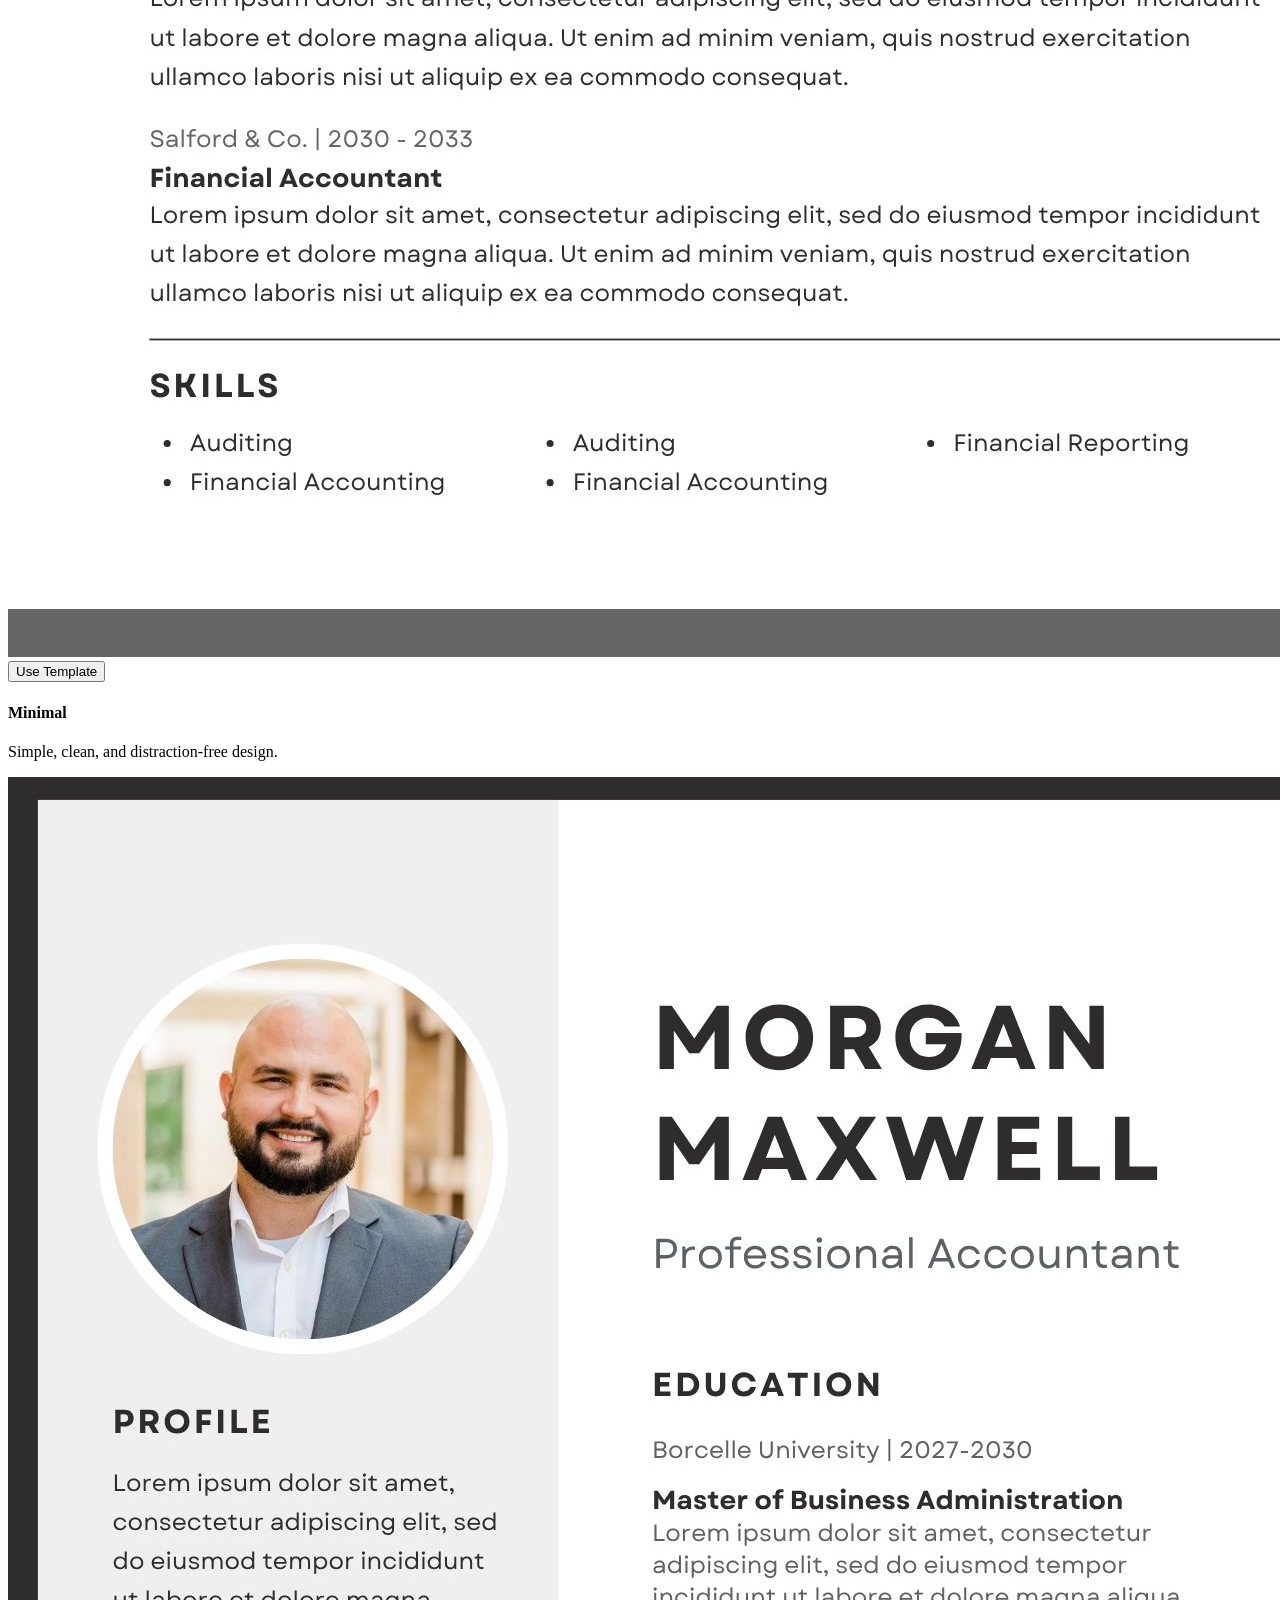
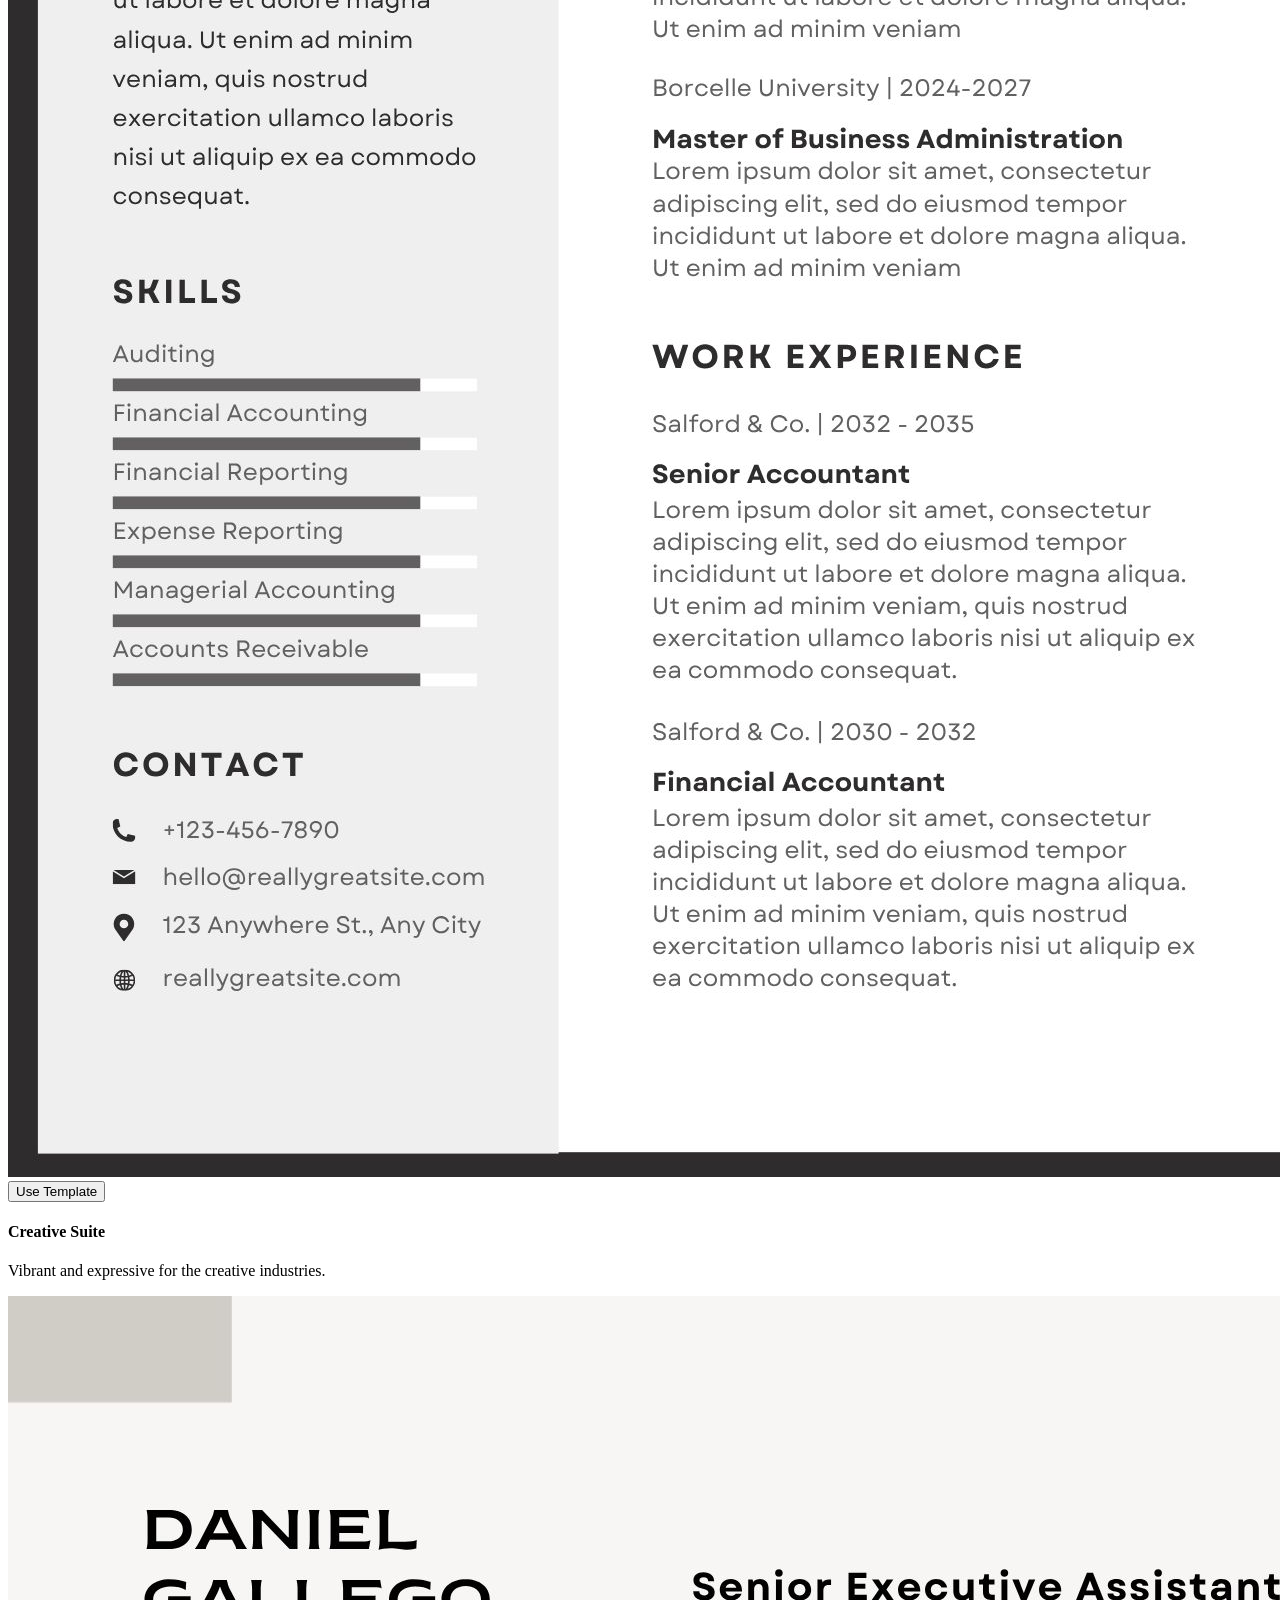
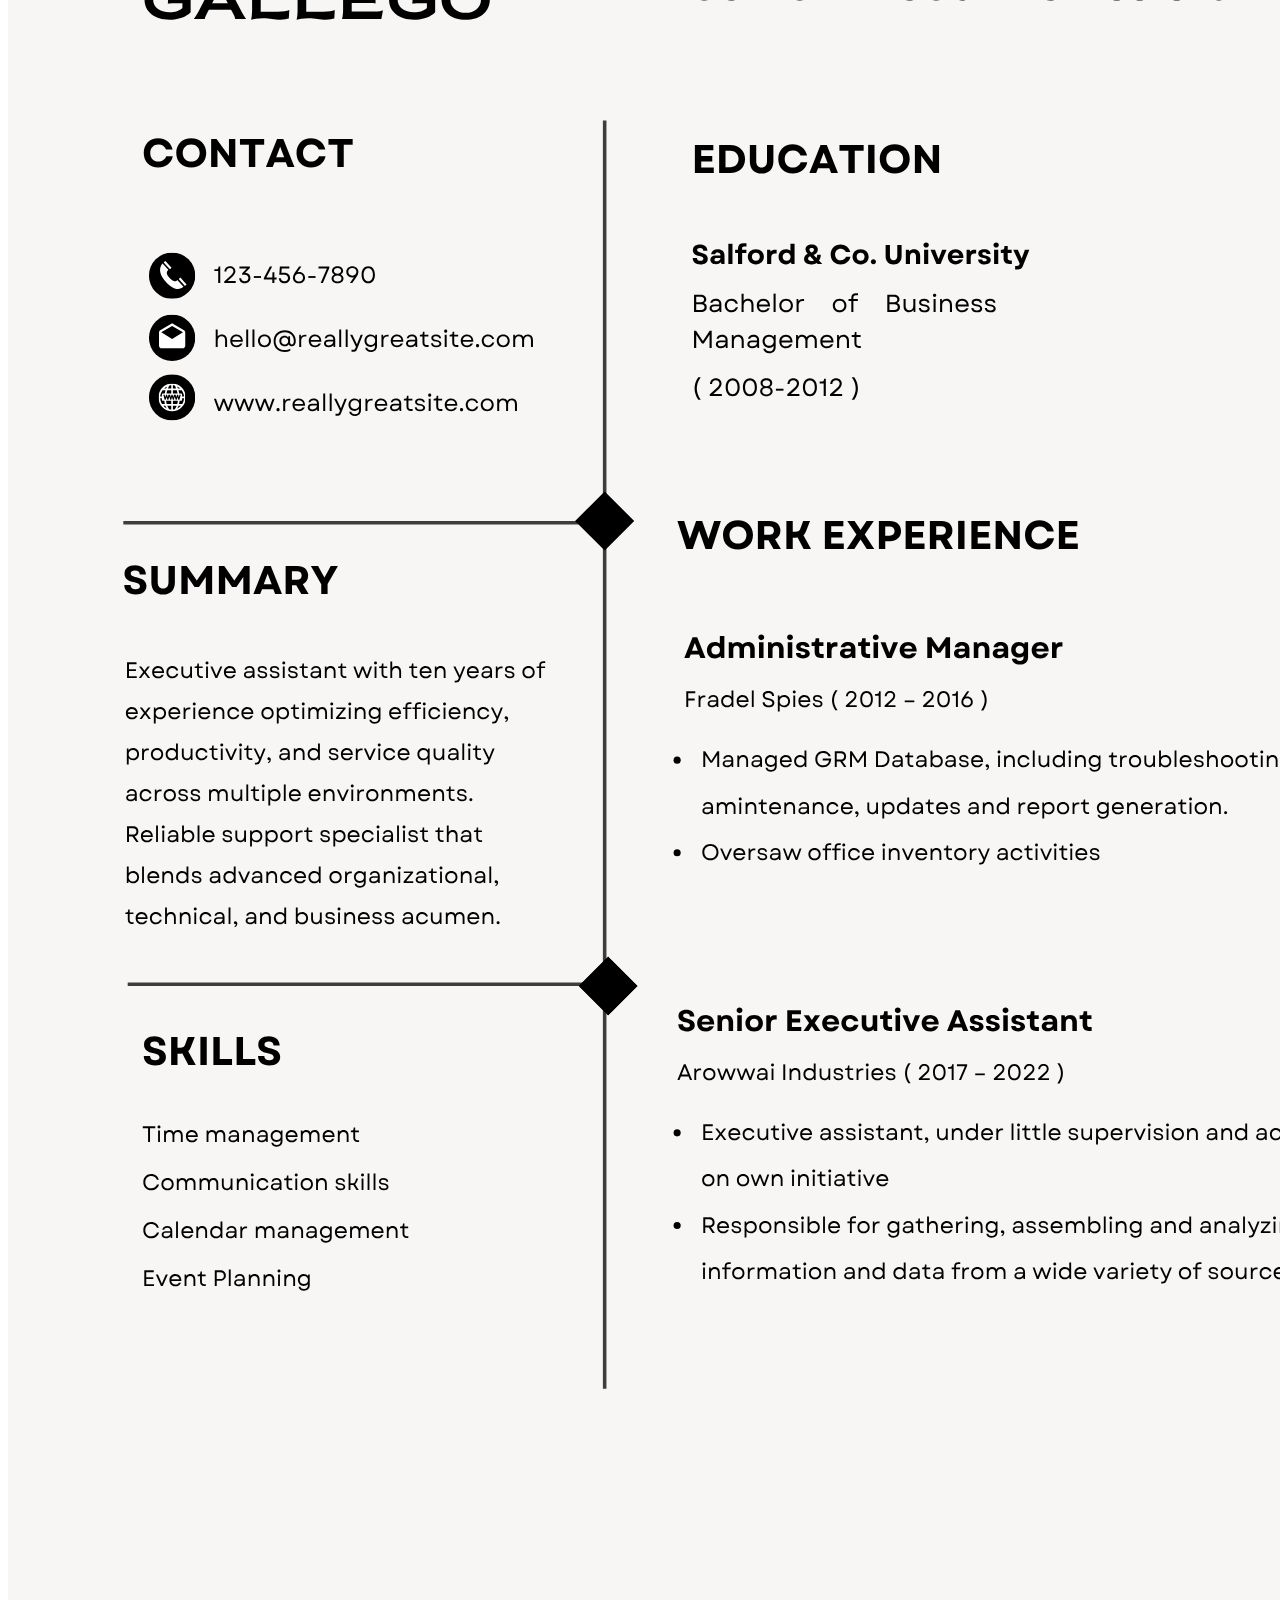
==== commit 48def781: "Update index.html" ====
--- a/index.html
+++ b/index.html
@@ -3,8 +3,7 @@
 <html class="scroll-smooth" lang="en"><head>
 <meta charset="utf-8"/>
 <meta content="width=device-width, initial-scale=1.0" name="viewport"/>
-<title>OnlyResume - Build Your Professional Resume in Minutes</title>
-<meta name="google-site-verification" content="GijeN2SoK3h5UnIyo3npGIAXkwq69exuwAuxyOm84Jc" />
+<title>OxyResume - Build Your Professional Resume in Minutes</title>
 <link rel="icon" type="image/png" sizes="128x128" href="web logo.png">
 <script src="https://cdn.tailwindcss.com?plugins=forms,container-queries"></script>
 <link href="https://fonts.googleapis.com/css2?family=Plus+Jakarta+Sans:wght@400;500;600;700;800&amp;family=Inter:wght@400;500;600;700&amp;display=swap" rel="stylesheet"/>
@@ -131,8 +130,8 @@
 <nav class="sticky top-0 w-full z-50 bg-surface-white/80 backdrop-blur-md shadow-sm border-b border-surface-variant/20">
 <div class="flex justify-between items-center max-w-container-max mx-auto px-margin-mobile md:px-margin-desktop py-4">
 <div class="flex items-center gap-2">
-<img src="web logo.png" alt="OnlyResume Logo" class="h-10 w-10 object-cover rounded-full flex-shrink-0" />
-<span class="font-display-lg text-headline-md font-bold text-navy-deep">OnlyResume</span>
+<img src="web logo.png" alt="OxyResume Logo" class="h-10 w-10 object-cover rounded-full flex-shrink-0" />
+<span class="font-display-lg text-headline-md font-bold text-navy-deep">OxyResume</span>
 </div>
 <div class="hidden md:flex items-center gap-8">
 <a class="font-label-md text-label-md text-royal-action font-bold border-b-2 border-royal-action pb-1" href="#">Features</a>
@@ -558,7 +557,7 @@
     <div class="text-center mb-16 relative z-10">
       <span class="inline-block px-4 py-1.5 rounded-full bg-blue-50 border border-blue-100 text-sky-600 font-bold tracking-widest text-xs uppercase mb-4">Success Stories</span>
       <h2 class="font-display-lg text-4xl md:text-5xl text-slate-900 font-extrabold tracking-tight mb-4">What Our Clients Say</h2>
-      <p class="font-body-md text-lg text-slate-500 max-w-2xl mx-auto">Discover how OnlyResume is transforming careers and helping professionals land their dream roles across the globe.</p>
+      <p class="font-body-md text-lg text-slate-500 max-w-2xl mx-auto">Discover how OxyResume is transforming careers and helping professionals land their dream roles across the globe.</p>
     </div>
 
     <!-- Slider -->
@@ -590,7 +589,7 @@
                   <span class="material-symbols-outlined text-[20px]" style="font-variation-settings: 'FILL' 1;">star</span>
                   <span class="material-symbols-outlined text-[20px]" style="font-variation-settings: 'FILL' 1;">star</span>
                 </div>
-                <p class="font-body-md text-xl md:text-2xl text-slate-700 leading-relaxed font-medium mb-6">"OnlyResume turned my messy career history into a polished professional narrative. I started getting interview calls within a week of using my new resume! Highly recommended."</p>
+                <p class="font-body-md text-xl md:text-2xl text-slate-700 leading-relaxed font-medium mb-6">"OxyResume turned my messy career history into a polished professional narrative. I started getting interview calls within a week of using my new resume! Highly recommended."</p>
                 <div>
                   <p class="font-bold text-slate-900 text-lg">Priya Sharma</p>
                   <p class="text-sm font-medium text-sky-600">Marketing Manager • Mumbai</p>
@@ -614,7 +613,7 @@
                   <span class="material-symbols-outlined text-[20px]" style="font-variation-settings: 'FILL' 1;">star</span>
                   <span class="material-symbols-outlined text-[20px]" style="font-variation-settings: 'FILL' 1;">star</span>
                 </div>
-                <p class="font-body-md text-xl md:text-2xl text-slate-700 leading-relaxed font-medium mb-6">"The formatting and structure provided by OnlyResume are incredibly accurate. It phrased my achievements in a way I never could have myself. Truly worth the time."</p>
+                <p class="font-body-md text-xl md:text-2xl text-slate-700 leading-relaxed font-medium mb-6">"The formatting and structure provided by OxyResume are incredibly accurate. It phrased my achievements in a way I never could have myself. Truly worth the time."</p>
                 <div>
                   <p class="font-bold text-slate-900 text-lg">Rahul Verma</p>
                   <p class="text-sm font-medium text-sky-600">Software Engineer • Bengaluru</p>
@@ -638,7 +637,7 @@
                   <span class="material-symbols-outlined text-[20px]" style="font-variation-settings: 'FILL' 1;">star</span>
                   <span class="material-symbols-outlined text-[20px]" style="font-variation-settings: 'FILL' 1;">star</span>
                 </div>
-                <p class="font-body-md text-xl md:text-2xl text-slate-700 leading-relaxed font-medium mb-6">"The templates on OnlyResume are gorgeous and very easy to customize. I love how it handles the formatting automatically—no more fighting with Word layouts!"</p>
+                <p class="font-body-md text-xl md:text-2xl text-slate-700 leading-relaxed font-medium mb-6">"The templates on OxyResume are gorgeous and very easy to customize. I love how it handles the formatting automatically—no more fighting with Word layouts!"</p>
                 <div>
                   <p class="font-bold text-slate-900 text-lg">Neha Gupta</p>
                   <p class="text-sm font-medium text-sky-600">Art Director • Delhi</p>
@@ -662,7 +661,7 @@
                   <span class="material-symbols-outlined text-[20px]" style="font-variation-settings: 'FILL' 1;">star</span>
                   <span class="material-symbols-outlined text-[20px]" style="font-variation-settings: 'FILL' 1;">star</span>
                 </div>
-                <p class="font-body-md text-xl md:text-2xl text-slate-700 leading-relaxed font-medium mb-6">"As a fresh graduate, I had no idea how to format my CV. OnlyResume made it so intuitive and simple. The live preview saved me hours of guessing!"</p>
+                <p class="font-body-md text-xl md:text-2xl text-slate-700 leading-relaxed font-medium mb-6">"As a fresh graduate, I had no idea how to format my CV. OxyResume made it so intuitive and simple. The live preview saved me hours of guessing!"</p>
                 <div>
                   <p class="font-bold text-slate-900 text-lg">Karan Patel</p>
                   <p class="text-sm font-medium text-sky-600">Data Analyst • Pune</p>
@@ -686,7 +685,7 @@
                   <span class="material-symbols-outlined text-[20px]" style="font-variation-settings: 'FILL' 1;">star</span>
                   <span class="material-symbols-outlined text-[20px]" style="font-variation-settings: 'FILL' 1;">star</span>
                 </div>
-                <p class="font-body-md text-xl md:text-2xl text-slate-700 leading-relaxed font-medium mb-6">"I was struggling to pass the ATS screening for months. After rebuilding my resume on OnlyResume, I finally got noticed by top recruiters. The templates are so professional!"</p>
+                <p class="font-body-md text-xl md:text-2xl text-slate-700 leading-relaxed font-medium mb-6">"I was struggling to pass the ATS screening for months. After rebuilding my resume on OxyResume, I finally got noticed by top recruiters. The templates are so professional!"</p>
                 <div>
                   <p class="font-bold text-slate-900 text-lg">Anjali Desai</p>
                   <p class="text-sm font-medium text-sky-600">Product Manager • Hyderabad</p>
@@ -734,7 +733,7 @@
                   <span class="material-symbols-outlined text-[20px]" style="font-variation-settings: 'FILL' 1;">star</span>
                   <span class="material-symbols-outlined text-[20px]" style="font-variation-settings: 'FILL' 1;">star</span>
                 </div>
-                <p class="font-body-md text-xl md:text-2xl text-slate-700 leading-relaxed font-medium mb-6">"I love how I can easily rearrange sections and change the accent colors. OnlyResume gives me complete control over my personal brand."</p>
+                <p class="font-body-md text-xl md:text-2xl text-slate-700 leading-relaxed font-medium mb-6">"I love how I can easily rearrange sections and change the accent colors. OxyResume gives me complete control over my personal brand."</p>
                 <div>
                   <p class="font-bold text-slate-900 text-lg">Pooja Reddy</p>
                   <p class="text-sm font-medium text-sky-600">UX Designer • Hyderabad</p>
@@ -758,7 +757,7 @@
                   <span class="material-symbols-outlined text-[20px]" style="font-variation-settings: 'FILL' 1;">star</span>
                   <span class="material-symbols-outlined text-[20px]" style="font-variation-settings: 'FILL' 1;">star</span>
                 </div>
-                <p class="font-body-md text-xl md:text-2xl text-slate-700 leading-relaxed font-medium mb-6">"I highly recommend OnlyResume to anyone looking to switch careers. The minimal template is my favorite, it looks incredibly clean and modern."</p>
+                <p class="font-body-md text-xl md:text-2xl text-slate-700 leading-relaxed font-medium mb-6">"I highly recommend OxyResume to anyone looking to switch careers. The minimal template is my favorite, it looks incredibly clean and modern."</p>
                 <div>
                   <p class="font-bold text-slate-900 text-lg">Arjun Mehta</p>
                   <p class="text-sm font-medium text-sky-600">Operations Lead • Ahmedabad</p>
@@ -957,29 +956,31 @@
             </div>
           </a>
           
-          <a href="tel:+917857939374" class="flex items-center gap-4 group hover:bg-white/5 p-3 rounded-xl transition-colors">
+          <a href="tel:+919693964533" class="flex items-center gap-4 group hover:bg-white/5 p-3 rounded-xl transition-colors">
             <div class="w-12 h-12 shrink-0 rounded-full bg-royal-action/20 flex items-center justify-center text-cyan-accent group-hover:bg-royal-action group-hover:text-white transition-colors">
               <span class="material-symbols-outlined">call</span>
             </div>
             <div class="min-w-0">
               <p class="font-label-sm text-surface-variant/60">Phone</p>
-              <p class="font-body-md font-medium truncate">+91 7857939374</p>
+              <p class="font-body-md font-medium truncate">+91 9693964533</p>
             </div>
           </a>
 
-          <a href="https://wa.me/917857939374" target="_blank" class="flex items-center gap-4 group hover:bg-white/5 p-3 rounded-xl transition-colors">
+          <a href="https://wa.me/919693964533" target="_blank" class="flex items-center gap-4 group hover:bg-white/5 p-3 rounded-xl transition-colors">
             <div class="w-12 h-12 shrink-0 rounded-full bg-royal-action/20 flex items-center justify-center text-cyan-accent group-hover:bg-royal-action group-hover:text-white transition-colors">
               <span class="material-symbols-outlined">chat</span>
             </div>
             <div class="min-w-0">
               <p class="font-label-sm text-surface-variant/60">WhatsApp</p>
-              <p class="font-body-md font-medium truncate">+91 7857939374</p>
+              <p class="font-body-md font-medium truncate">+91 9693964533</p>
             </div>
           </a>
 
           <a href="https://www.linkedin.com/in/shivam-kumar-a78336393/" target="_blank" class="flex items-center gap-4 group hover:bg-white/5 p-3 rounded-xl transition-colors">
             <div class="w-12 h-12 shrink-0 rounded-full bg-royal-action/20 flex items-center justify-center text-cyan-accent group-hover:bg-royal-action group-hover:text-white transition-colors">
-              <span class="material-symbols-outlined">work</span>
+              <svg xmlns="http://www.w3.org/2000/svg" width="24" height="24" viewBox="0 0 24 24" fill="currentColor">
+                <path d="M19 0h-14c-2.761 0-5 2.239-5 5v14c0 2.761 2.239 5 5 5h14c2.762 0 5-2.239 5-5v-14c0-2.761-2.238-5-5-5zm-11 19h-3v-11h3v11zm-1.5-12.268c-.966 0-1.75-.79-1.75-1.764s.784-1.764 1.75-1.764 1.75.79 1.75 1.764-.783 1.764-1.75 1.764zm13.5 12.268h-3v-5.604c0-3.368-4-3.113-4 0v5.604h-3v-11h3v1.765c1.396-2.586 7-2.777 7 2.476v6.759z"/>
+              </svg>
             </div>
             <div class="min-w-0">
               <p class="font-label-sm text-surface-variant/60">LinkedIn</p>
@@ -989,7 +990,9 @@
 
           <a href="https://github.com/Shivamkumar0505" target="_blank" class="flex items-center gap-4 group hover:bg-white/5 p-3 rounded-xl transition-colors">
             <div class="w-12 h-12 shrink-0 rounded-full bg-royal-action/20 flex items-center justify-center text-cyan-accent group-hover:bg-royal-action group-hover:text-white transition-colors">
-              <span class="material-symbols-outlined">code</span>
+              <svg xmlns="http://www.w3.org/2000/svg" width="24" height="24" viewBox="0 0 24 24" fill="currentColor">
+                <path d="M12 0c-6.626 0-12 5.373-12 12 0 5.302 3.438 9.8 8.207 11.387.599.111.793-.261.793-.577v-2.234c-3.338.726-4.033-1.416-4.033-1.416-.546-1.387-1.333-1.756-1.333-1.756-1.089-.745.083-.729.083-.729 1.205.084 1.839 1.237 1.839 1.237 1.07 1.834 2.807 1.304 3.492.997.107-.775.418-1.305.762-1.604-2.665-.305-5.467-1.334-5.467-5.931 0-1.311.469-2.381 1.236-3.221-.124-.303-.535-1.524.117-3.176 0 0 1.008-.322 3.301 1.23.957-.266 1.983-.399 3.003-.404 1.02.005 2.047.138 3.006.404 2.291-1.552 3.297-1.23 3.297-1.23.653 1.653.242 2.874.118 3.176.77.84 1.235 1.911 1.235 3.221 0 4.609-2.807 5.624-5.479 5.921.43.372.823 1.102.823 2.222v3.293c0 .319.192.694.801.576 4.765-1.589 8.199-6.086 8.199-11.386 0-6.627-5.373-12-12-12z"/>
+              </svg>
             </div>
             <div class="min-w-0">
               <p class="font-label-sm text-surface-variant/60">GitHub</p>
@@ -1072,7 +1075,7 @@
 <footer class="bg-navy-deep text-surface-white w-full py-12 border-t border-white/10">
 <div class="max-w-container-max mx-auto px-margin-mobile md:px-margin-desktop grid grid-cols-1 md:grid-cols-4 gap-gutter">
 <div class="space-y-4">
-<span class="font-display-lg text-headline-sm text-surface-white">OnlyResume</span>
+<span class="font-display-lg text-headline-sm text-surface-white">OxyResume</span>
 <p class="font-body-sm text-body-sm text-surface-variant/60">The future of career advancement, powered by AI.</p>
 <div class="flex gap-4">
 <span class="material-symbols-outlined text-cyan-accent cursor-pointer hover:text-white transition-colors" data-icon="share">share</span>
@@ -1104,7 +1107,8 @@
 </div>
 </div>
 <div class="max-w-container-max mx-auto px-margin-mobile md:px-margin-desktop mt-12 pt-8 border-t border-white/5 text-center">
-<p class="font-body-sm text-body-sm text-surface-variant/60">© 2024 OnlyResume. All rights reserved.</p>
+<p class="font-body-sm text-body-sm text-surface-variant/60">© 2024 OxyResume. All rights reserved.</p>
+<p class="font-body-sm text-body-sm text-surface-variant/60 mt-2">Made with ❤️ in INDIA.</p>
 </div>
 </footer>
 <div id="builder-container" style="display: none;">
@@ -1112,7 +1116,7 @@
 <header id="topbar">
   <button id="btn-close-builder" style="background:none;border:none;color:white;font-size:1.2rem;cursor:pointer;margin-right:10px;">← Back</button>
   <div class="brand">
-    <img src="web logo.png" alt="Logo" style="height: 24px; width: 24px; object-fit: cover; border-radius: 50%; flex-shrink: 0;" />OnlyResume
+    <img src="web logo.png" alt="Logo" style="height: 24px; width: 24px; object-fit: cover; border-radius: 50%; flex-shrink: 0;" />OxyResume
   </div>
   <div class="tb-controls">
     <div class="tb-group">
